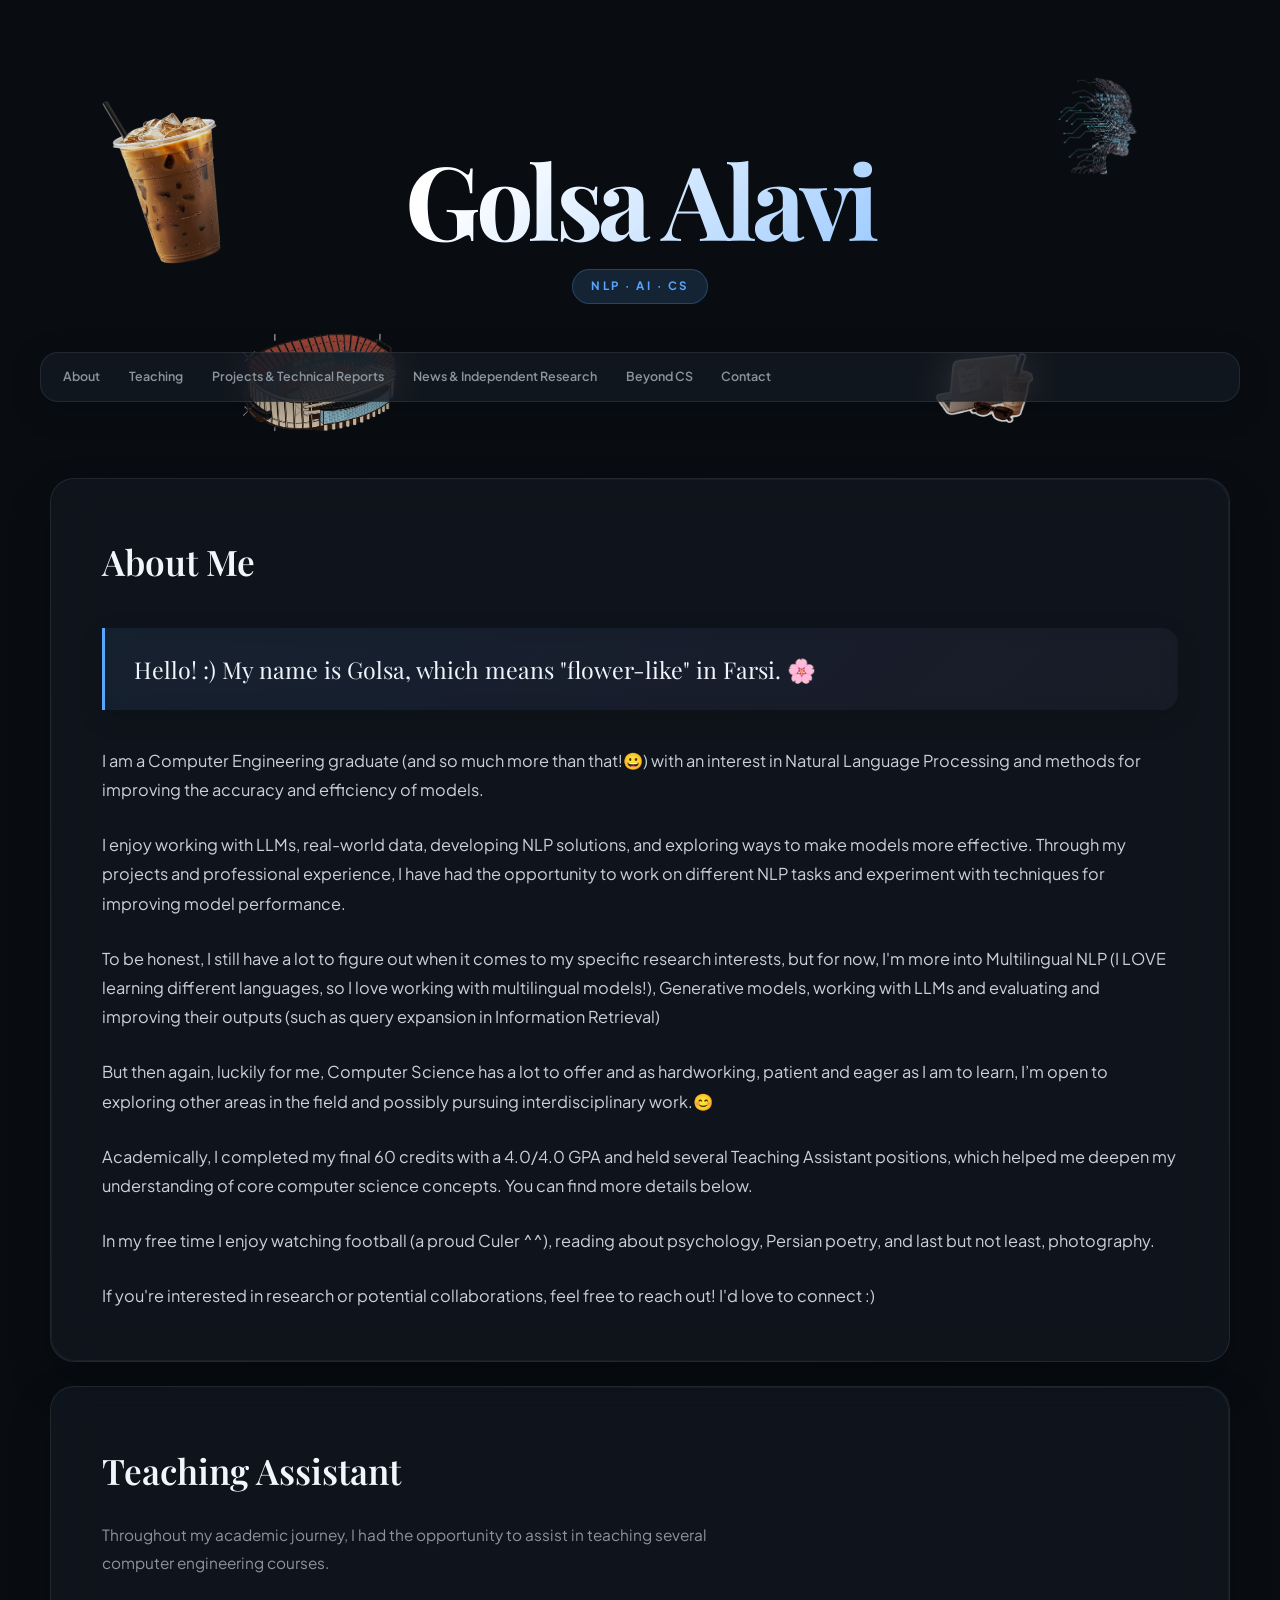
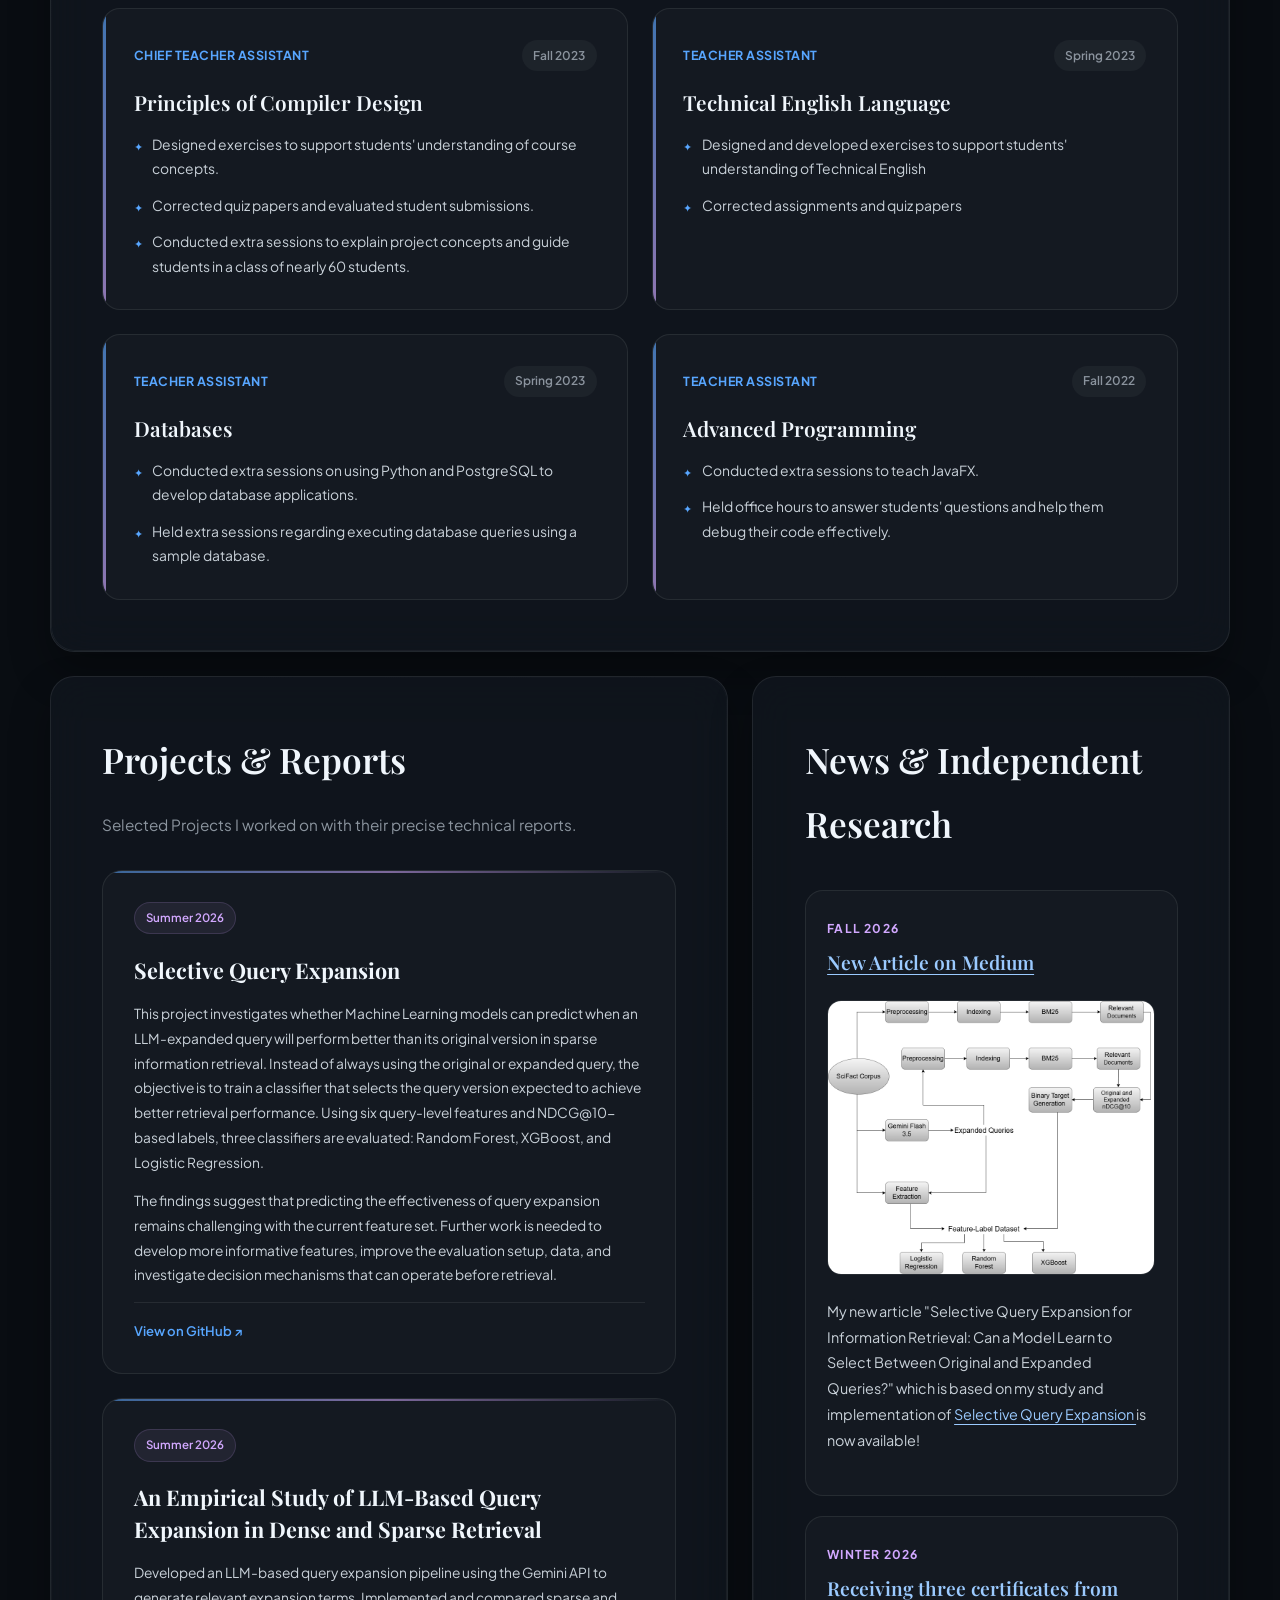
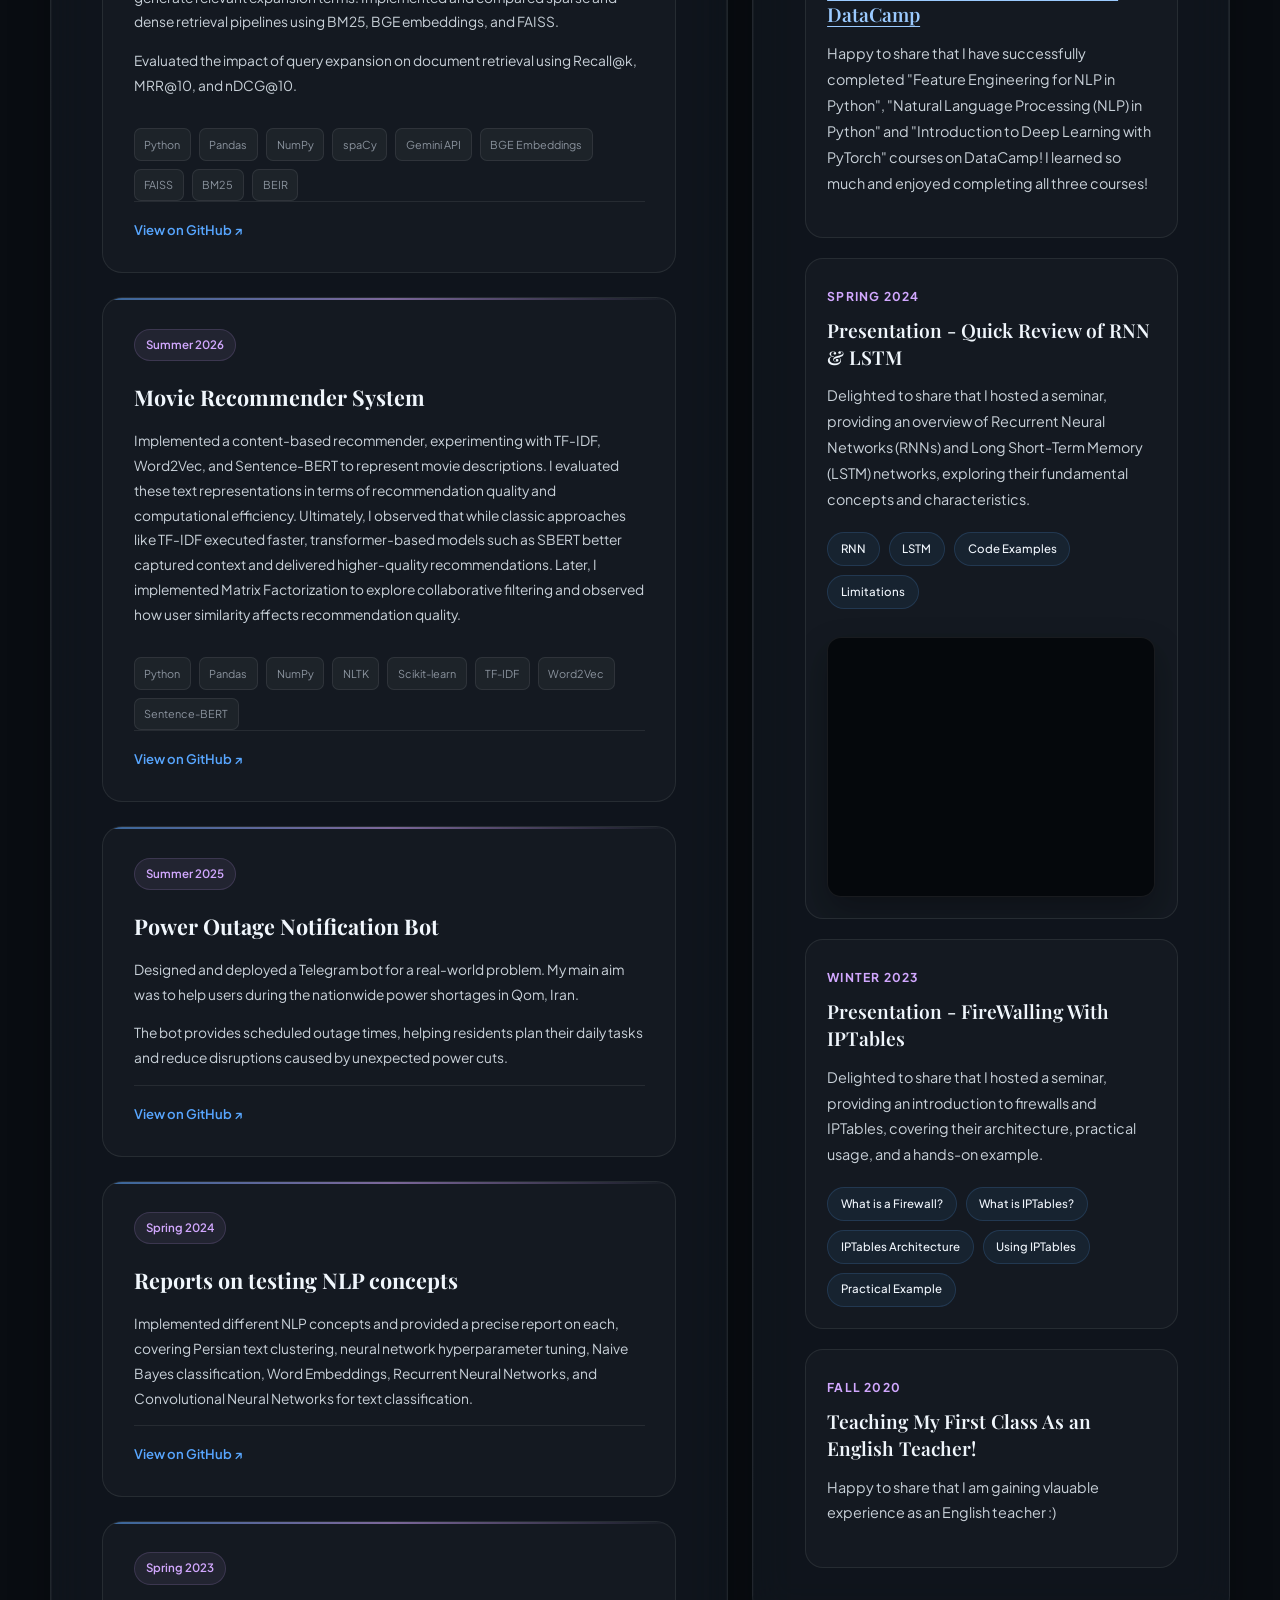
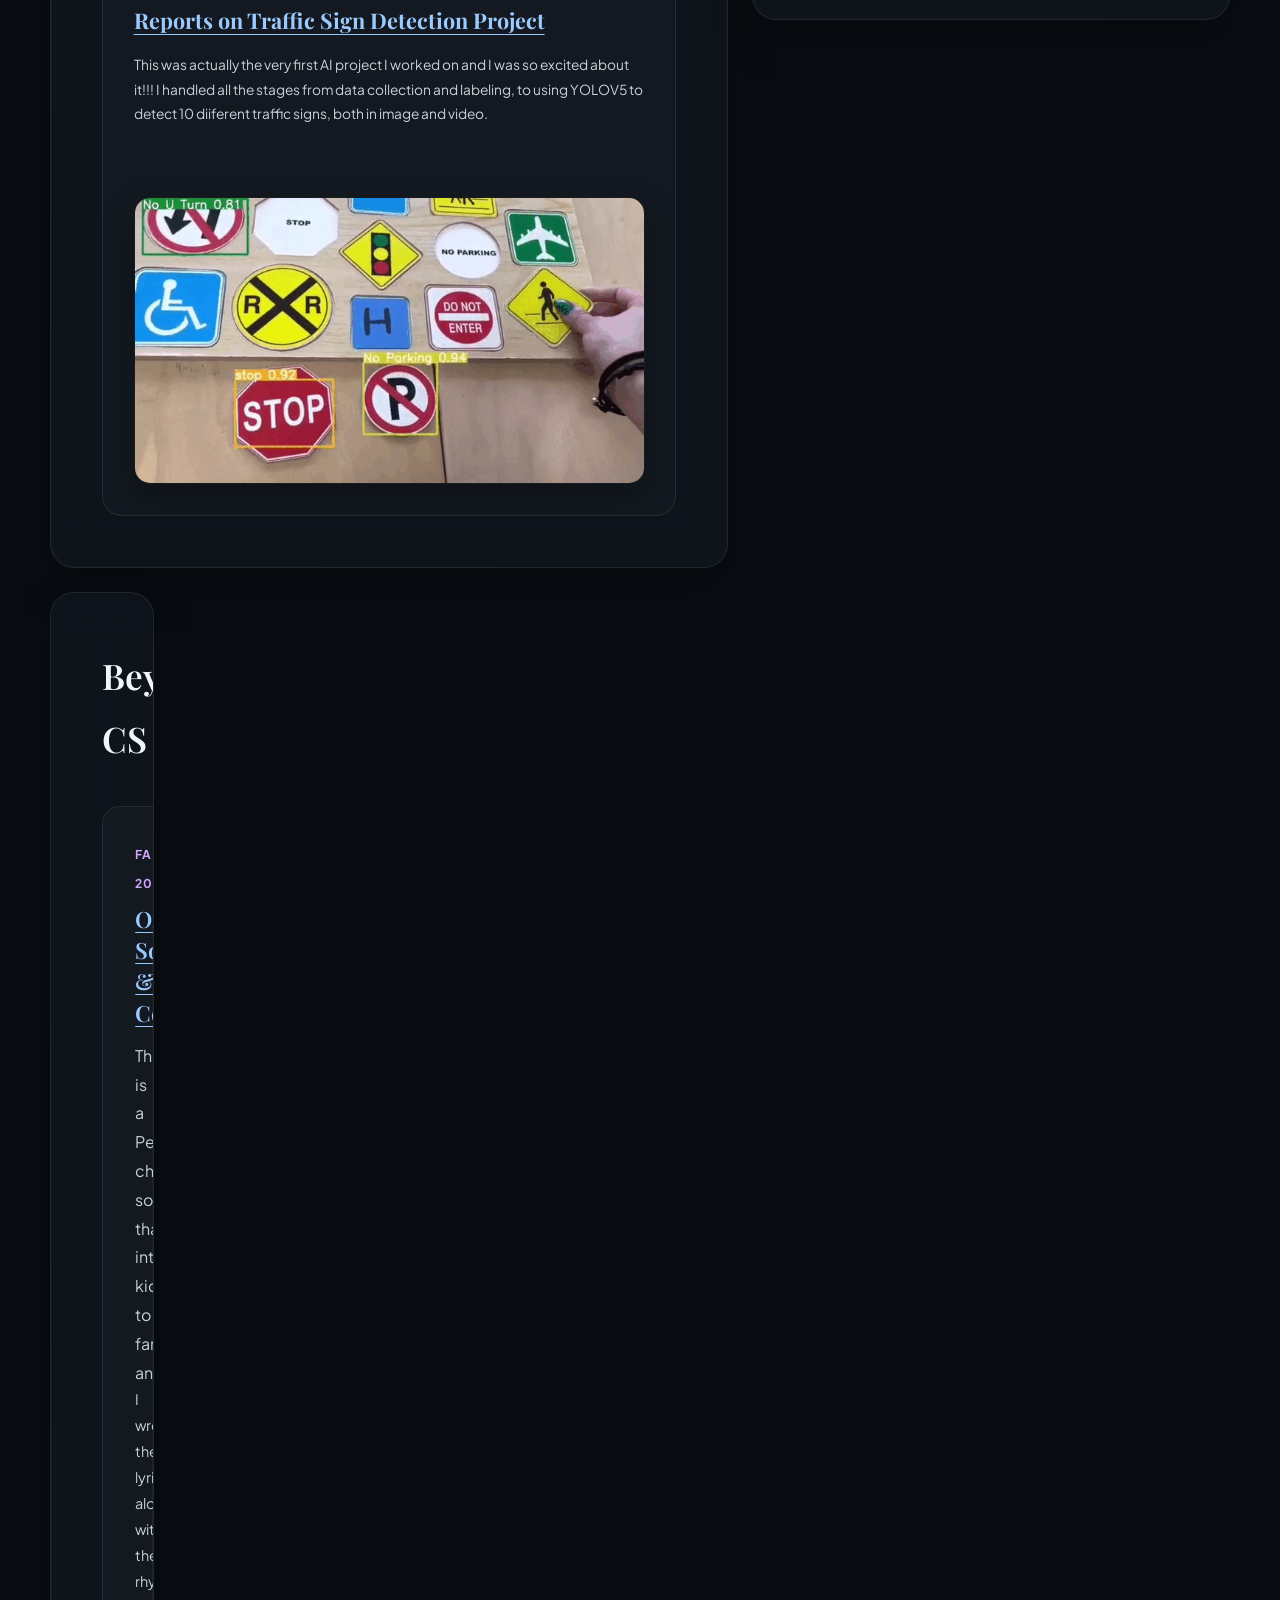
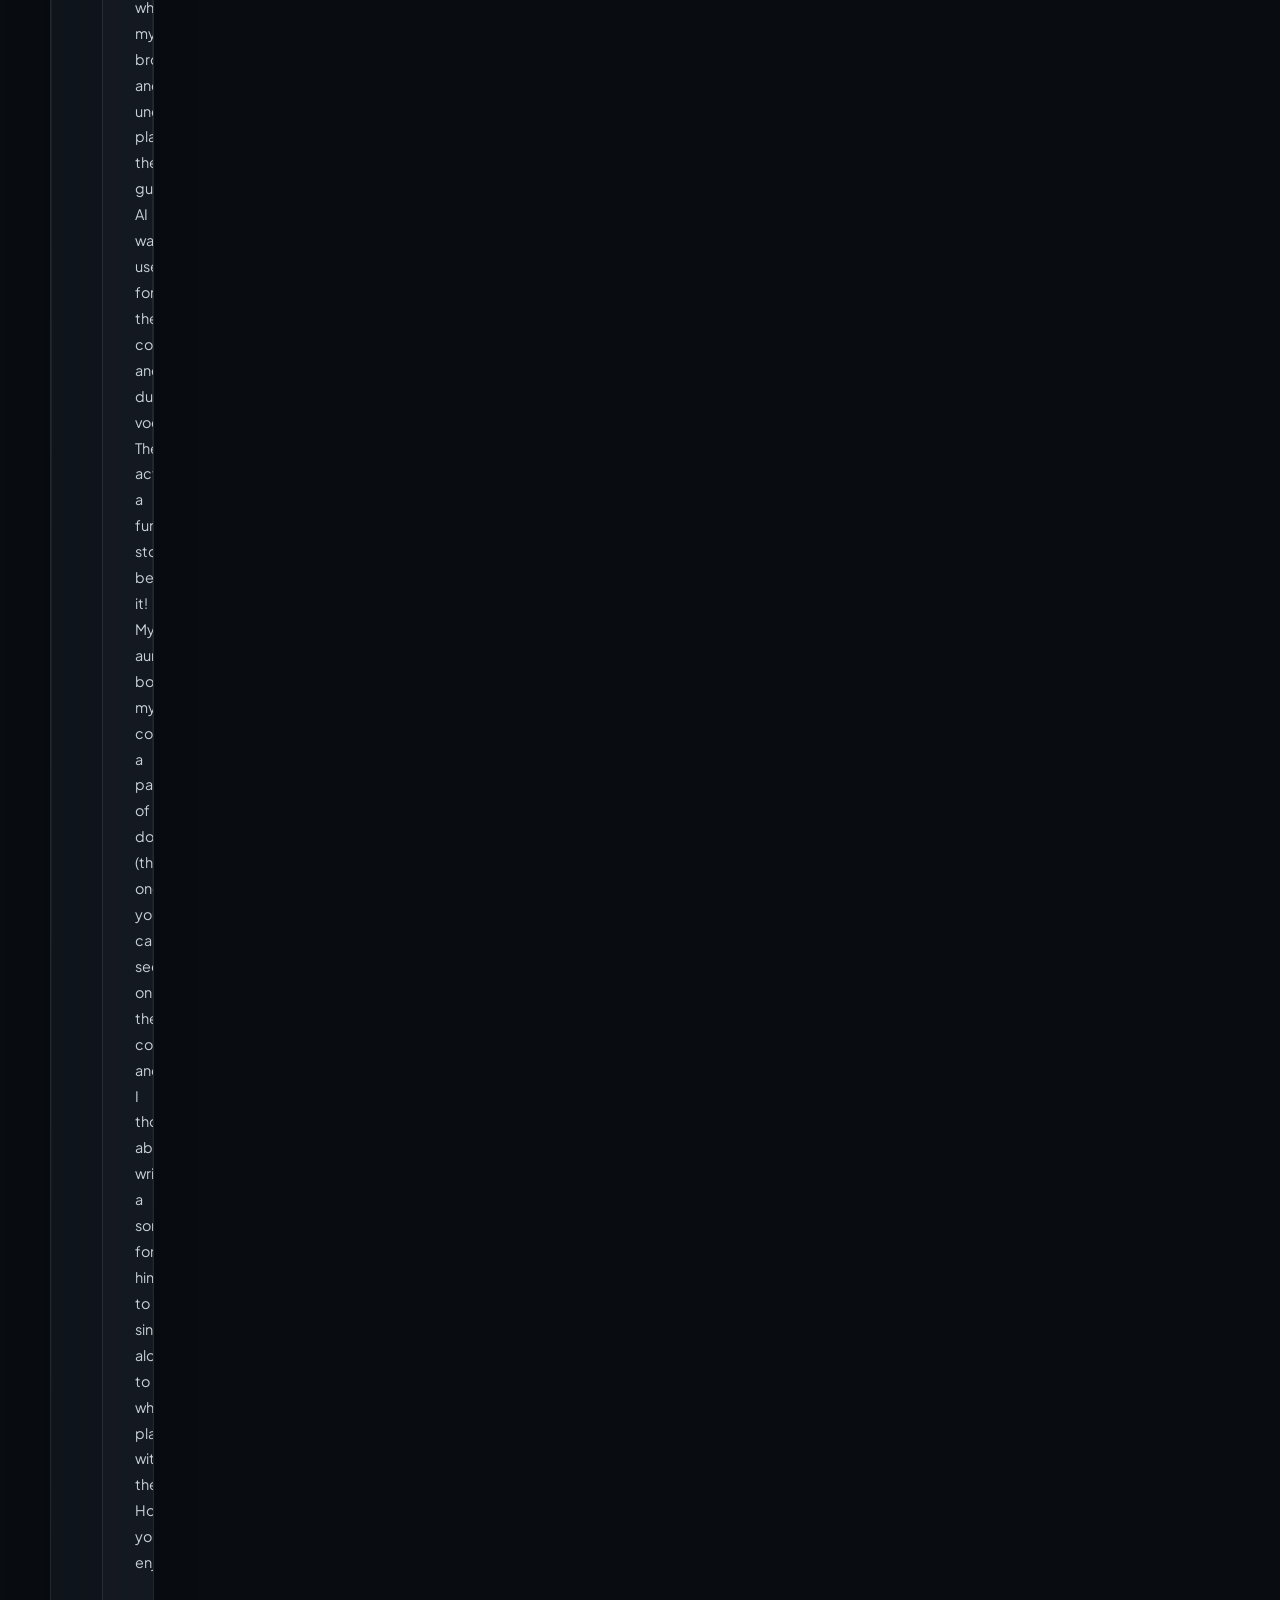
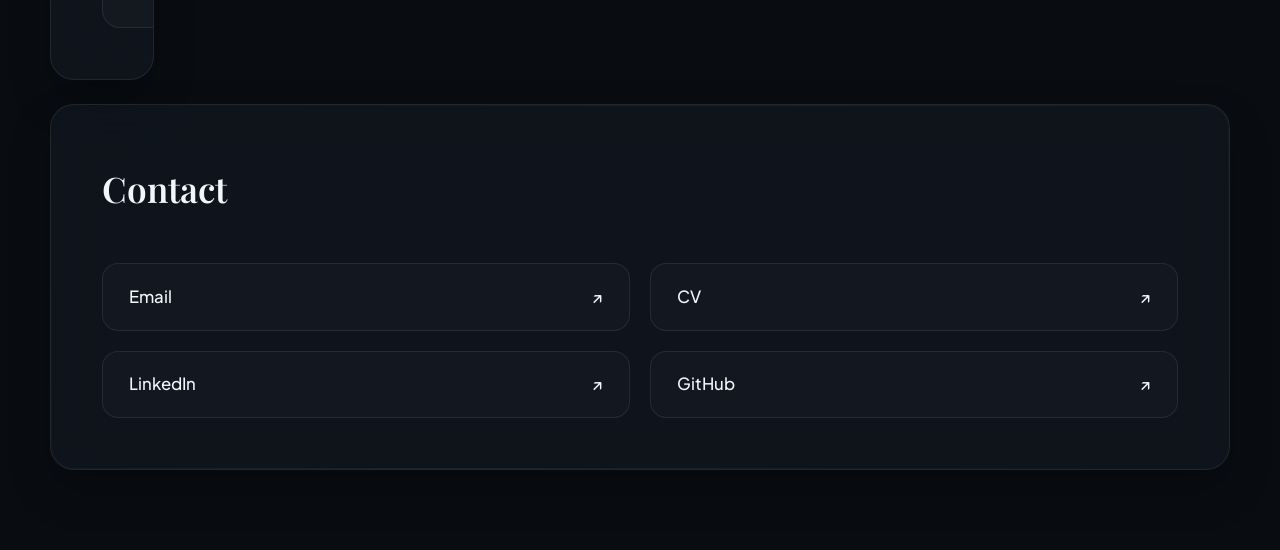
==== index.html @ f87ff018 "Update index.html" ====
<!DOCTYPE html>
<html lang="en">
<head>
  <meta charset="UTF-8">
  <meta name="viewport" content="width=device-width, initial-scale=1.0">

  <title>Golsa Alavi</title>

  <link rel="stylesheet" href="style.css">
</head>

<body class="portfolio-page">

  <header class="site-header">
     <!-- Decorative transparent images -->
    <div class="hero-decorations" aria-hidden="true">

      <img src="images/decoration1.png"
           class="hero-decoration decoration-1"
           alt="">

      <img src="images/decoration2.png"
           class="hero-decoration decoration-2"
           alt="">

      <img src="images/decoration3.png"
           class="hero-decoration decoration-3"
           alt="">

      <img src="images/decoration4.png"
           class="hero-decoration decoration-4"
           alt="">
    </div>

    <div class="hero container" id="home">
      <h1>Golsa Alavi</h1>
            <p class="hero-eyebrow">NLP · AI · CS</p>
    </div>
     <nav class="main-nav" aria-label="Main navigation">
      <div class="nav-inner">
        <div class="nav-links">
          <a href="#about">About</a>
          <a href="#teaching">Teaching</a>
          <a href="#projects">Projects & Technical Reports</a>
          <a href="#presentations">News & Independent Research</a>
          <a href="#presentations">Beyond CS</a>
          <a href="#contact">Contact</a>
        </div>
      </div>
    </nav>
  </header>

  <main class="container">

    <section id="about">
      <h2>About Me</h2>

      <p>
        Hello! :) My name is Golsa, which means
        "flower-like" in Farsi. 🌸
      </p>

      <p>
        I am a Computer Engineering graduate (and so much more than that!😀) with an
        interest in Natural Language Processing and
        methods for improving the accuracy and efficiency
        of models.
      </p>

      <p>
        I enjoy working with LLMs, real-world data, developing
        NLP solutions, and exploring ways to make models
        more effective. Through my projects and professional
        experience, I have had the opportunity to work on
        different NLP tasks and experiment with techniques
        for improving model performance.
      </p>

      <p>
        To be honest, I still have a lot to figure out when
        it comes to my specific research interests, but for now,
        I'm more into Multilingual NLP (I LOVE learning different languages, so I love working with multilingual models!), Generative models, working with LLMs and evaluating and improving
        their outputs (such as query expansion in Information
        Retrieval)
      </p>

      <p>
        But then again, luckily for me, Computer Science has
        a lot to offer and as hardworking, patient and eager as I am to learn, 
        I’m open to exploring other areas in the field and possibly pursuing interdisciplinary work.😊

      <p>
        Academically, I completed my final 60 credits with
        a 4.0/4.0 GPA and held several Teaching Assistant
        positions, which helped me deepen my understanding
        of core computer science concepts.
        You can find more details below.
      </p>

      <p>
        In my free time I enjoy watching football
        (a proud Culer ^^), reading about psychology,
        Persian poetry, and last but not least,
        photography.
      </p>

      <p>
        If you're interested in research or potential
        collaborations, feel free to reach out!
        I'd love to connect :)
      </p>
    </section>

    <!-- Teaching Assistant -->

    <section id="teaching">
      <h2>Teaching Assistant</h2>

      <p class="section-intro">
        Throughout my academic journey, I had the opportunity
        to assist in teaching several computer engineering courses.
      </p>

      <div class="experience-grid">

        <article class="experience-card">
          <div class="card-top">
            <span class="experience-role">Chief Teacher Assistant</span>
            <span class="experience-date">Fall 2023</span>
          </div>

          <h3>Principles of Compiler Design</h3>

          <ul>
            <li>Designed exercises to support students' understanding of course concepts.</li>
            <li>Corrected quiz papers and evaluated student submissions.</li>
            <li>Conducted extra sessions to explain project concepts and guide students in a class of nearly 60 students.</li>
          </ul>
        </article>

        <article class="experience-card">
          <div class="card-top">
            <span class="experience-role">Teacher Assistant</span>
            <span class="experience-date">Spring 2023</span>
          </div>

          <h3>Technical English Language</h3>
                    <ul>

          <li>Designed and developed exercises to support students' understanding of Technical English</li>
            <li> Corrected assignments and quiz papers</li>
          </ul>
        </article>

        <article class="experience-card">
          <div class="card-top">
            <span class="experience-role">Teacher Assistant</span>
            <span class="experience-date">Spring 2023</span>
          </div>

          <h3>Databases</h3>

          <ul>
            <li>Conducted extra sessions on using Python and PostgreSQL to develop database applications.</li>
            <li>Held extra sessions regarding executing database queries using a sample database.</li>
          </ul>
        </article>

        <article class="experience-card">
          <div class="card-top">
            <span class="experience-role">Teacher Assistant</span>
            <span class="experience-date">Fall 2022</span>
          </div>

          <h3>Advanced Programming</h3>

          <ul>
            <li>Conducted extra sessions to teach JavaFX.</li>
            <li>Held office hours to answer students' questions and help them debug their code effectively.</li>
          </ul>
        </article>

      </div>
    </section>

    
<!-- Projects -->

<section id="projects">

  <h2>Projects & Reports</h2>

  <p class="section-intro">
    Selected Projects I worked on with their precise technical reports.
  </p>

  <div class="projects-grid">

    <!-- Project 1 -->

      <article class="project-card">

      <div class="project-top">
        <span class="project-season">Summer 2026</span>
      </div>

      <h3>Selective Query Expansion</h3>

      <p class="project-description">
       This project investigates whether Machine Learning models can predict when an LLM-expanded query will perform better than its original version in sparse information retrieval.
        Instead of always using the original or expanded query, the objective is to train a classifier that selects the query version expected to achieve better retrieval performance.
        Using six query-level features and NDCG@10-based labels, three classifiers are evaluated: Random Forest, XGBoost, and Logistic Regression.
      </p>

      <p class="project-description">
        The findings suggest that predicting the effectiveness of query expansion remains challenging with the current feature set. Further work is needed to develop more informative features, 
        improve the evaluation setup, data, and investigate decision mechanisms that can operate before retrieval.
      </p>

  <div class="project-links">
        <a
          href="https://github.com/GolsaCodes/selective-query-expansion"
          target="_blank"
          rel="noopener noreferrer"
          class="github-link"
        >
          View on GitHub <span>↗</span>
        </a>
      </div>
    </article>
    <!-- Project 2 -->
    <article class="project-card">

      <div class="project-top">
        <span class="project-season">Summer 2026</span>
      </div>

      <h3>An Empirical Study of LLM-Based Query Expansion in Dense and Sparse Retrieval</h3>

      <p class="project-description">
        Developed an LLM-based query expansion pipeline
        using the Gemini API to generate relevant expansion
        terms. Implemented and compared sparse and dense
        retrieval pipelines using BM25, BGE embeddings,
        and FAISS.
      </p>

      <p class="project-description">
        Evaluated the impact of query expansion on document
        retrieval using Recall@k, MRR@10, and nDCG@10.
      </p>

      <div class="project-tech">
        <span>Python</span>
        <span>Pandas</span>
        <span>NumPy</span>
        <span>spaCy</span>
        <span>Gemini API</span>
        <span>BGE Embeddings</span>
        <span>FAISS</span>
        <span>BM25</span>
        <span>BEIR</span>
      </div>
  <div class="project-links">
        <a
          href="https://github.com/GolsaCodes/llm-query-expansion-retrieval"
          target="_blank"
          rel="noopener noreferrer"
          class="github-link"
        >
          View on GitHub <span>↗</span>
        </a>
      </div>
    </article>


    <!-- Project 2 -->

    <article class="project-card">

      <div class="project-top">
        <span class="project-season">Summer 2026</span>
      </div>

      <h3>Movie Recommender System</h3>

      <p class="project-description">
       Implemented a content-based recommender, 
experimenting with TF-IDF, Word2Vec, and Sentence-BERT to represent movie descriptions. I evaluated these text 
representations in terms of recommendation quality and computational efficiency. Ultimately, I observed that 
while classic approaches like TF-IDF executed faster, transformer-based models such as SBERT better captured 
context and delivered higher-quality recommendations. Later, I implemented Matrix Factorization to explore 
collaborative filtering and observed how user similarity affects recommendation quality.
      </p>

      <div class="project-tech">
        <span>Python</span>
        <span>Pandas</span>
        <span>NumPy</span>
        <span>NLTK</span>
        <span>Scikit-learn</span>
        <span>TF-IDF</span>
        <span>Word2Vec</span>
        <span>Sentence-BERT</span>
      </div>

      <div class="project-links">
        <a
          href="https://github.com/GolsaCodes/Movie-Recommender-Public-"
          target="_blank"
          rel="noopener noreferrer"
          class="github-link"
        >
          View on GitHub <span>↗</span>
        </a>
      </div>

    </article>
    <!-- Project 3 -->

    <article class="project-card">

      <div class="project-top">
        <span class="project-season">Summer 2025</span>
      </div>

      <h3>Power Outage Notification Bot</h3>

      <p class="project-description">
        Designed and deployed a Telegram bot for a real-world problem.
            My main aim was to help users during the nationwide power shortages
        in Qom, Iran.
      </p>

      <p class="project-description">
        The bot provides scheduled outage times, helping
        residents plan their daily tasks and reduce
        disruptions caused by unexpected power cuts.
      </p>

      <div class="project-links">
        <a
          href="https://github.com/GolsaCodes/PowerCut-Notifier-Bot"
          target="_blank"
          rel="noopener noreferrer"
          class="github-link"
        >
          View on GitHub <span>↗</span>
        </a>
      </div>

    </article>
      <!--project 4 -->
    <article class="project-card">

      <div class="project-top">
        <span class="project-season">Spring 2024</span>
      </div>

      <h3>Reports on testing NLP concepts</h3>

      <p class="project-description">
       Implemented different NLP concepts and provided a precise report on each, covering
        Persian text clustering, neural network hyperparameter tuning, Naive Bayes classification, Word Embeddings,
        Recurrent Neural Networks, and Convolutional Neural Networks for text classification. 
      </p>
      <div class="project-links">
        <a
          href="https://github.com/GolsaCodes/NLP-Course-Assignments.git"
          target="_blank"
          rel="noopener noreferrer"
          class="github-link"
        >
          View on GitHub <span>↗</span>
        </a>
      </div>

    </article>

    <article class="project-card">

      <div class="project-top">
        <span class="project-season">Spring 2023</span>
      </div>

      <h3>
      
        <a href="https://drive.google.com/file/d/1tVXeURmhgzZhVJybCIDBLF-jbdo5XCjY/view?usp=sharing" target="_blank" rel="noopener noreferrer">
        Reports on Traffic Sign Detection Project
        </a>
      </h3>

      <p class="project-description">
      This was actually the very first AI project I worked on and I was so excited about it!!! 
        I handled all the stages from data collection and labeling, to using YOLOV5 to detect 10 diiferent traffic signs, both in image and video.
        <div class="presentation-video">

  <div class="video-label">
    <span class="video-indicator"></span>
  </div>

<div class="presentation-video">
  <div class="video-wrapper gif-wrapper">
    <img src="./images/yolo-example.gif" alt="Yolo Project">
  </div>
</div>

</div>
       </article>
      </div>

</section>

    <!-- News -->

    <section id="presentations">
      <h2>News & Independent Research</h2>

      <div class="presentation-grid">

        <article class="presentation-card">

  <div class="presentation-content">
    <span class="presentation-date">Fall 2026</span>

    <h3>
      <a href="https://medium.com/@golsaa2002/selective-query-expansion-for-information-retrieval-learning-to-select-between-original-and-b7bb1afacf76?postPublishedType=repub"
         target="_blank" rel="noopener noreferrer">
        New Article on Medium
      </a>
    </h3>

    <!-- Article Image -->
    <div class="presentation-image">
      <img src="images/my-article.jpg" alt="Selective Query Expansion article">
    </div>

    <p class="presentation-description">
      My new article "Selective Query Expansion for Information Retrieval:
      Can a Model Learn to Select Between Original and Expanded Queries?"
      which is based on my study and implementation of
      <a href="https://github.com/GolsaCodes/selective-query-expansion"
         target="_blank" rel="noopener noreferrer">
        Selective Query Expansion
      </a>
      is now available!
    </p>
  </div>

</article>

         <article class="presentation-card">
    

          <div class="presentation-content">
            <span class="presentation-date">Winter 2026</span>

 <h3>
        <a href="https://drive.google.com/drive/folders/1wXNHHC2rBe5Fni8OXHlbH21T99jkRwHc?usp=sharing" target="_blank" rel="noopener noreferrer">
            Receiving three certificates from DataCamp
        </a>
    </h3>
            <p class="presentation-description">
              Happy to share that I have successfully completed "Feature Engineering for NLP in Python", "Natural Language Processing (NLP) in
Python" and "Introduction to Deep Learning with PyTorch" courses on DataCamp! I learned so much and enjoyed completing all three courses!
            </p>
          </div>
           
        </article>

        <article class="presentation-card">
   

          <div class="presentation-content">
            <span class="presentation-date">Spring 2024</span>

            <h3>Presentation - Quick Review of RNN &amp; LSTM</h3>

            <p class="presentation-description">
              Delighted to share that I hosted a seminar, providing an overview of Recurrent Neural Networks (RNNs)
              and Long Short-Term Memory (LSTM) networks,
              exploring their fundamental concepts and
              characteristics.
            </p>

            <div class="topic-list">
              <span>RNN</span>
              <span>LSTM</span>
              <span>Code Examples</span>
              <span>Limitations</span>
            </div>
            
<div class="presentation-video">

  <div class="video-label">
    <span class="video-indicator"></span>
  </div>

<div class="presentation-video">
  <div class="video-wrapper drive-wrapper">
    <iframe
      src="https://drive.google.com/file/d/1Gz59Yp9tbv0j4-HM44IfHrqOCIdjtV0U/preview"
      title="Quick Review of RNN and LSTM"
      allow="autoplay; fullscreen"
      allowfullscreen
      loading="lazy">
    </iframe>
  </div>
</div>

</div>

          </div>
        </article>

        <article class="presentation-card">
    

          <div class="presentation-content">
            <span class="presentation-date">Winter 2023</span>

            <h3>Presentation - FireWalling With IPTables</h3>

            <p class="presentation-description">
                            Delighted to share that I hosted a seminar, providing an introduction to firewalls and IPTables,
              covering their architecture, practical usage,
              and a hands-on example.
            </p>

            <div class="topic-list">
              <span>What is a Firewall?</span>
              <span>What is IPTables?</span>
              <span>IPTables Architecture</span>
              <span>Using IPTables</span>
              <span>Practical Example</span>
            </div>
          </div>
        </article>

          <article class="presentation-card">
    

          <div class="presentation-content">
            <span class="presentation-date">Fall 2020</span>

            <h3>Teaching My First Class As an English Teacher!</h3>

            <p class="presentation-description">
              Happy to share that I am gaining vlauable experience as an English teacher :)
            </p>
          </div>
        </article>

      </div>
    </section>
    
 <section id="Beyond CS">
      <h2>Beyond CS</h2>

      <div class="presentation-grid">

        <article class="presentation-card">

  <div class="presentation-content">
    <span class="presentation-date">Fall 2026</span>

    <h3>
      <a href="https://soundcloud.com/golsa-367698442/barsams-farm?c=1&p=a&si=39ee426f55b94bf999c708e1421b6012"
         target="_blank" rel="noopener noreferrer">
       Original Songwriting & Composition!
      </a>
    </h3>
     This is a Persian children's song that introduces kids to farm animals!
    <p class="presentation-description">
I wrote the lyrics along with the rhythm, while my brother and uncle played the guitar. AI was used for the composition and duet vocals.
There's actually a funny story behind it! My aunt bought my cousin a pack of dolls (the ones you can see on the cover), and I thought about writing a song for him to sing along to while playing with them.
Hope you enjoy!
    </p>
  </div>

</article></div></section>
    
    <section id="contact">
      <h2>Contact</h2>

      <div class="contact-grid">
        <p>
          <a href="mailto:golsaalavi2002@gmail.com">
            Email <span class="arrow">↗</span>
          </a>
        </p>

        <p>
          <a
            href="CV_URL"
            target="_blank"
            rel="noopener noreferrer"
          >
            CV <span class="arrow">↗</span>
          </a>
        </p>

        <p>
          <a
            href="https://linkedin.com/in/golsa-alavi"
            target="_blank"
            rel="noopener noreferrer"
          >
            LinkedIn <span class="arrow">↗</span>
          </a>
        </p>

        <p>
          <a
            href="https://github.com/GolsaCodes"
            target="_blank"
            rel="noopener noreferrer"
          >
            GitHub <span class="arrow">↗</span>
          </a>
        </p>
      </div>
    </section>

  </main>

</body>
</html>
---- style.css ----
@import url('https://fonts.googleapis.com/css2?family=Plus+Jakarta+Sans:wght@300;400;500;600;700&family=Playfair+Display:ital,wght@0,600;0,700;1,400&display=swap');

:root {
  --bg: #090d12;
  --surface: #131922;
  --surface-glass: rgba(19, 25, 34, 0.65);
  --border: rgba(255, 255, 255, 0.08);
  --text: #c9d1d9;
  --text-bright: #f0f6fc;
  --muted: #8b949e;
  --accent: #58a6ff;
  --accent-glow: rgba(88, 166, 255, 0.15);
  --rose: #ff7b72;
  --purple: #d2a8ff;
  --font-sans: 'Plus Jakarta Sans', serif;
  --font-serif: 'Playfair Display', serif;
}

.presentation-card h3 a,
.presentation-card p a {
  color: #9bcaff !important;
  text-decoration: underline;
  text-decoration-color: #9bcaff;
  text-underline-offset: 4px;
  text-decoration-thickness: 1px;
  transition: color 0.3s ease;
}

.presentation-card h3 a:hover,
.presentation-card p a:hover {
  color: #b8ddff !important;
  text-decoration-color: #b8ddff;
}


* {
  margin: 0;
  padding: 0;
  box-sizing: border-box;
}

html {
  scroll-behavior: smooth;
}

body {
  background-color: var(--bg);
  color: var(--text);
  font-family: var(--font-sans);
  font-size: 1rem;
  line-height: 1.8;
  overflow-x: hidden;
  position: relative;
}

.blob {
  position: fixed;
  width: 550px;
  height: 550px;
  border-radius: 50%;
  filter: blur(140px);
  z-index: -1;
  opacity: 0.15;
  pointer-events: none;
  animation: floatBlob 18s ease-in-out infinite alternate;
}
.blob-1 { top: -150px; left: -150px; background: var(--accent); }
.blob-2 { bottom: -150px; right: -150px; background: var(--purple); animation-delay: -9s; }

@keyframes floatBlob {
  0% { transform: translate(0, 0) scale(1); }
  50% { transform: translate(60px, 40px) scale(1.1); }
  100% { transform: translate(-40px, 80px) scale(0.95); }
}

.container {
  width: min(100% - 4rem, 1180px);
  margin: 0 auto;
}

@keyframes fadeInUp {
  from {
    opacity: 0;
    transform: translateY(30px);
  }
  to {
    opacity: 1;
    transform: translateY(0);
  }
}

header.site-header {
  position: relative;
  padding: 1rem 0 5.5rem;
  text-align: center;
  animation: fadeInUp 0.9s cubic-bezier(0.16, 1, 0.3, 1) both;
}

.hero-decorations {
    position: absolute;
    inset: 0;
    width: 100%;
    height: 100%;
    z-index: 0;
    pointer-events: none;
    overflow: hidden;
}

.hero-decoration {
    position: absolute;
    height: auto;
    object-fit: contain;
    opacity: 0.9;
    pointer-events: none;
    animation: decorationFloat 6s ease-in-out infinite alternate;
}

/* Image 1: Upper left */
.decoration-1 {
    top: 85px;
    left: 9%;
    width: clamp(75px, 9vw, 125px);
    transform: rotate(-12deg);
}

.decoration-2 {
    top: 65px;
    right: 9%;
    width: clamp(85px, 10vw, 140px);
    animation-delay: -2s;
}
.decoration-3 {
    top: 280px;
    left: 19%;
    width: clamp(100px, 12vw, 180px);
    animation-delay: -4s;
}

.decoration-4 {
    top: 340px;
    right: 19%;
    width: clamp(75px, 8vw, 115px);
    animation-delay: -1s;
}

@keyframes decorationFloat {
    from {
        translate: 0 0;
    }
    to {
        translate: 0 -12px;
    }
}

.hero,
.main-nav {
    position: relative;
    z-index: 1;
}

.hero {
  padding-top: clamp(5rem, 10vw, 8rem);
  padding-bottom: 1rem;
  text-align: center;
}

.hero-eyebrow {
  display: inline-block;
  margin-bottom: 1.2rem;
  padding: 0.4rem 1.1rem;
  color: var(--accent);
  background: var(--accent-glow);
  border: 1px solid rgba(88, 166, 255, 0.25);
  border-radius: 999px;
  font-size: 0.72rem;
  font-weight: 700;
  letter-spacing: 0.22em;
}

.hero h1 {
  margin: 0 0 0.9rem;
  color: var(--text-bright);
  font-family: var(--font-serif);
  font-size: clamp(3.4rem, 9vw, 6.4rem);
  font-weight: 700;
  line-height: 1.08;
  letter-spacing: -0.045em;
  background: linear-gradient(135deg, #ffffff 35%, var(--accent) 100%);
  -webkit-background-clip: text;
  background-clip: text;
  -webkit-text-fill-color: transparent;
}

.hero-subtitle {
  margin: 0 auto 1.8rem;
  max-width: 620px;
  color: var(--muted);
  font-size: clamp(0.95rem, 2vw, 1.1rem);
}

.hero-link {
  display: inline-flex;
  align-items: center;
  gap: 0.65rem;
  padding: 0.7rem 1.15rem;
  color: var(--text-bright);
  border: 1px solid var(--border);
  border-radius: 999px;
  text-decoration: none;
  font-size: 0.82rem;
  font-weight: 600;
  transition: transform 0.25s ease, border-color 0.25s ease, color 0.25s ease;
}

.hero-link:hover {
  color: var(--accent);
  border-color: var(--accent);
  transform: translateY(-3px);
}

.hero-link span {
  color: var(--accent);
}



main.container {
  display: flex;
  flex-direction: column;
  gap: 3rem;
  padding-bottom: 6rem;
}

section {
  background: var(--surface-glass);
  backdrop-filter: blur(20px);
  -webkit-backdrop-filter: blur(20px);
  border: 1px solid var(--border);
  border-radius: 24px;
  padding: clamp(2rem, 4vw, 3.25rem);
  box-shadow: 0 20px 40px rgba(0, 0, 0, 0.3);
  position: relative;
  overflow: hidden;
  animation: fadeInUp 0.9s cubic-bezier(0.16, 1, 0.3, 1) both;
}

#about { animation-delay: 0.15s; }
#contact { animation-delay: 0.3s; }

section::before {
  content: '';
  position: absolute;
  inset: 0;
  border-radius: 24px;
  padding: 1px;
  background: linear-gradient(135deg, transparent, rgba(255, 255, 255, 0.12), transparent);
  -webkit-mask: linear-gradient(#fff 0 0) content-box, linear-gradient(#fff 0 0);
  -webkit-mask-composite: xor;
  mask-composite: exclude;
  pointer-events: none;
  transition: opacity 0.5s ease;
  opacity: 0.5;
}

section:hover::before {
  opacity: 1;
  background: linear-gradient(135deg, var(--accent), transparent 60%, var(--purple));
}

h2 {
  font-family: var(--font-serif);
  font-size: 2.2rem;
  color: var(--text-bright);
  margin-bottom: 2.2rem;
  position: relative;
  display: inline-block;
  font-weight: 600;
}

#about p {
  margin-bottom: 1.6rem;
  color: var(--text);
  font-size: 1.02rem;
  position: relative;
  transition: transform 0.3s ease, color 0.3s ease;
}

#about p:hover {
  color: var(--text-bright);
  transform: translateX(4px);
}

#about p:first-of-type {
  font-family: var(--font-serif);
  font-size: 1.45rem;
  line-height: 1.6;
  color: var(--text-bright);
  background: linear-gradient(135deg, rgba(88, 166, 255, 0.08) 0%, rgba(210, 168, 255, 0.04) 100%);
  padding: 1.4rem 1.8rem;
  border-left: 3px solid var(--accent);
  border-radius: 0 16px 16px 0;
  margin-bottom: 2.2rem;
  backdrop-filter: blur(10px);
  box-shadow: 0 8px 24px rgba(0, 0, 0, 0.15);
}

#about p:first-of-type:hover {
  transform: translateX(6px);
  border-left-color: var(--purple);
}

#about p:last-child {
  margin-bottom: 0;
}

#contact p {
  margin: 0;
}

.contact-grid {
  display: grid;
  grid-template-columns: repeat(2, 1fr);
  gap: 1.25rem;
  margin-top: 0.5rem;
}

#contact a {
  display: flex;
  align-items: center;
  justify-content: space-between;
  background: rgba(255, 255, 255, 0.02);
  border: 1px solid var(--border);
  padding: 1.1rem 1.6rem;
  border-radius: 16px;
  color: var(--text-bright);
  font-weight: 500;
  font-size: 1.05rem;
  text-decoration: none;
  position: relative;
  overflow: hidden;
  transition: all 0.35s cubic-bezier(0.16, 1, 0.3, 1);
}

#contact a::before {
  content: '';
  position: absolute;
  inset: 0;
  background: linear-gradient(135deg, var(--accent-glow), transparent);
  opacity: 0;
  transition: opacity 0.35s ease;
}

#contact a:hover {
  background: rgba(88, 166, 255, 0.06);
  border-color: var(--accent);
  color: var(--accent);
  transform: translateY(-4px);
  box-shadow: 0 12px 28px rgba(0, 0, 0, 0.3), 0 0 20px rgba(88, 166, 255, 0.15);
}

#contact a:hover::before {
  opacity: 1;
}

#contact a .arrow {
  display: inline-block;
  transition: transform 0.3s cubic-bezier(0.16, 1, 0.3, 1);
}

#contact a:hover .arrow {
  transform: translate(3px, -3px);
}

footer {
  text-align: center;
  padding: 3rem 0;
  border-top: 1px solid var(--border);
  color: var(--muted);
  font-size: 0.85rem;
  letter-spacing: 0.02em;
}

@media (max-width: 640px) {
  .contact-grid {
    grid-template-columns: 1fr;
  }
}

@media (prefers-reduced-motion: reduce) {
  html {
    scroll-behavior: auto;
  }
  .blob {
    animation: none;
  }
  *, *::before, *::after {
    animation: none !important;
    transition-duration: 0.01ms !important;
  }
}

/* =========================================
   TEACHING ASSISTANT SECTION
========================================= */

#teaching .section-intro,
#presentations .section-intro {
  color: var(--muted);
  font-size: 0.96rem;
  margin-top: -1rem;
  margin-bottom: 2rem;
  max-width: 650px;
}

.experience-grid {
  display: grid;
  grid-template-columns: repeat(2, minmax(0, 1fr));
  gap: 1.25rem;
}

.experience-card {
  background: rgba(255, 255, 255, 0.025);
  border: 1px solid var(--border);
  border-radius: 18px;
  padding: 1.6rem;
  position: relative;
  overflow: hidden;
  transition:
    transform 0.35s ease,
    border-color 0.35s ease,
    background 0.35s ease,
    box-shadow 0.35s ease;
}

.experience-card::before {
  content: '';
  position: absolute;
  top: 0;
  left: 0;
  width: 3px;
  height: 100%;
  background: linear-gradient(
    180deg,
    var(--accent),
    var(--purple)
  );
  opacity: 0.65;
  transition: opacity 0.3s ease;
}

.experience-card:hover {
  transform: translateY(-6px);
  background: rgba(88, 166, 255, 0.045);
  border-color: rgba(88, 166, 255, 0.35);
  box-shadow: 0 14px 30px rgba(0, 0, 0, 0.2);
}

.experience-card:hover::before {
  opacity: 1;
}

.card-top {
  display: flex;
  justify-content: space-between;
  align-items: center;
  flex-wrap: wrap;
  gap: 0.6rem;
  margin-bottom: 1rem;
}

.experience-role {
  color: var(--accent);
  font-size: 0.78rem;
  font-weight: 700;
  letter-spacing: 0.04em;
  text-transform: uppercase;
}

.experience-date {
  color: var(--muted);
  font-size: 0.75rem;
  font-weight: 600;
  background: rgba(255, 255, 255, 0.045);
  padding: 0.3rem 0.7rem;
  border-radius: 30px;
  white-space: nowrap;
}

.experience-card h3 {
  color: var(--text-bright);
  font-family: var(--font-serif);
  font-size: 1.3rem;
  font-weight: 600;
  line-height: 1.45;
  margin-bottom: 1rem;
}

.experience-card ul {
  list-style: none;
  display: flex;
  flex-direction: column;
  gap: 0.75rem;
}

.experience-card li {
  color: var(--text);
  font-size: 0.87rem;
  line-height: 1.75;
  padding-left: 1.15rem;
  position: relative;
}

.experience-card li::before {
  content: '✦';
  color: var(--accent);
  font-size: 0.7rem;
  position: absolute;
  left: 0;
  top: 0.25rem;
}

.presentation-image {
  width: 100%;
  margin: 1.5rem 0;
  display: flex;
  justify-content: center;
}

.presentation-image img {
  width: 100%;
  max-width: 650px;
  height: auto;
  object-fit: cover;
  border-radius: 14px;
  border: 1px solid var(--border);
  transition: transform 0.3s ease;
}

.presentation-image img:hover {
  transform: scale(1.02);
}

/* =========================================
   PRESENTATIONS SECTION
========================================= */

.presentation-grid {
  display: grid;
  grid-template-columns: 1fr;
  gap: 1.25rem;
}

.presentation-card {
  display: flex;
  gap: 1.5rem;
  padding: 1.8rem;
  background: rgba(255, 255, 255, 0.025);
  border: 1px solid var(--border);
  border-radius: 18px;
  position: relative;
  overflow: hidden;
  transition:
    transform 0.35s ease,
    border-color 0.35s ease,
    background 0.35s ease,
    box-shadow 0.35s ease;
}

.presentation-card:hover {
  transform: translateY(-5px);
  background: rgba(210, 168, 255, 0.045);
  border-color: rgba(210, 168, 255, 0.35);
  box-shadow: 0 14px 30px rgba(0, 0, 0, 0.2);
}

.presentation-icon {
  width: 54px;
  height: 54px;
  min-width: 54px;
  border-radius: 15px;
  display: flex;
  align-items: center;
  justify-content: center;
  background: linear-gradient(
    135deg,
    rgba(88, 166, 255, 0.18),
    rgba(210, 168, 255, 0.12)
  );
  border: 1px solid rgba(88, 166, 255, 0.2);
  color: var(--accent);
  font-family: var(--font-serif);
  font-size: 1.2rem;
  font-weight: 700;
}

.presentation-content {
  flex: 1;
  min-width: 0;
}

.presentation-date {
  color: var(--purple);
  font-size: 0.76rem;
  font-weight: 700;
  letter-spacing: 0.1em;
  text-transform: uppercase;
}

.presentation-content h3 {
  color: var(--text-bright);
  font-family: var(--font-serif);
  font-size: 1.4rem;
  font-weight: 600;
  line-height: 1.4;
  margin: 0.45rem 0 0.8rem;
}

.presentation-description {
  color: var(--text);
  font-size: 0.9rem;
  line-height: 1.8;
  margin-bottom: 1.2rem;
}

.topic-list {
  display: flex;
  flex-wrap: wrap;
  gap: 0.55rem;
}

.topic-list span {
  display: inline-block;
  padding: 0.35rem 0.8rem;
  background: rgba(88, 166, 255, 0.07);
  border: 1px solid rgba(88, 166, 255, 0.16);
  border-radius: 30px;
  color: var(--text-bright);
  font-size: 0.72rem;
  font-weight: 500;
  transition:
    background 0.3s ease,
    border-color 0.3s ease,
    color 0.3s ease;
}

.topic-list span:hover {
  background: var(--accent-glow);
  border-color: var(--accent);
  color: var(--accent);
}


/* =========================================
   SECTION ANIMATIONS
========================================= */

#teaching {
  animation-delay: 0.25s;
}

#presentations {
  animation-delay: 0.35s;
}


/* =========================================
   RESPONSIVE DESIGN
========================================= */

@media (max-width: 640px) {

  .experience-grid {
    grid-template-columns: 1fr;
  }

  .presentation-card {
    padding: 1.3rem;
    gap: 1rem;
  }

  .presentation-icon {
    width: 44px;
    height: 44px;
    min-width: 44px;
    border-radius: 12px;
    font-size: 1rem;
  }

  .presentation-content h3 {
    font-size: 1.2rem;
  }

  .experience-card {
    padding: 1.4rem;
  }

}

@media (max-width: 380px) {

  .presentation-card {
    flex-direction: column;
  }

  .card-top {
    align-items: flex-start;
  }

}

/* =========================================
   NAVIGATION BAR
========================================= */

.main-nav {
  position: center;
  top: 12px;
  z-index: 1000;
  width: min(100% - 4rem, 1220px);
  margin: 0 auto;
  background: rgba(19, 25, 34, 0.82);
  backdrop-filter: blur(18px);
  -webkit-backdrop-filter: blur(18px);
  border: 1px solid var(--border);
  border-radius: 18px;
  box-shadow: 0 8px 30px rgba(0, 0, 0, 0.25);
}

.nav-inner {
  display: flex;
  align-items: center;
  justify-content: space-between;
  padding: 0.8rem 1.4rem;
  gap: 1rem;
}

.nav-logo {
  font-family: var(--font-serif);
  font-size: 1.5rem;
  font-weight: 700;
  color: var(--accent);
  text-decoration: none;
  transition: color 0.3s ease;
}

.nav-logo:hover {
  color: var(--purple);
}

.nav-links {
  display: flex;
  align-items: center;
  justify-content: center;
  gap: clamp(0.8rem, 2.5vw, 1.8rem);
}

.nav-links a {
  color: var(--muted);
  text-decoration: none;
  font-size: 0.78rem;
  font-weight: 600;
  transition: color 0.3s ease;
  white-space: nowrap;
}

.nav-links a:hover {
  color: var(--accent);
}


/* =========================================
   SIDE DECORATIONS
========================================= */

.side-decoration {
  position: fixed;
  top: 50%;
  transform: translateY(-50%);
  display: flex;
  flex-direction: column;
  align-items: center;
  gap: 1.2rem;
  z-index: 0;
  pointer-events: none;
  opacity: 0.55;
}

.side-left {
  left: 2.5rem;
}

.side-right {
  right: 2.5rem;
}

.side-line {
  width: 1px;
  height: 75px;
  background: linear-gradient(
    to bottom,
    transparent,
    var(--accent),
    transparent
  );
}

.side-text {
  writing-mode: vertical-rl;
  font-size: 0.62rem;
  font-weight: 700;
  letter-spacing: 0.25em;
  color: var(--muted);
}

.side-dot {
  width: 6px;
  height: 6px;
  border-radius: 50%;
  background: var(--accent);
  box-shadow: 0 0 12px var(--accent);
}


/* =========================================
   PROJECTS SECTION
========================================= */

.projects-grid {
  display: grid;
  grid-template-columns: repeat(2, minmax(0, 1fr));
  gap: 1.25rem;
}

.project-card {
  background: rgba(255, 255, 255, 0.025);
  border: 1px solid var(--border);
  border-radius: 20px;
  padding: 1.7rem;
  position: relative;
  overflow: hidden;
  display: flex;
  flex-direction: column;
  transition:
    transform 0.35s ease,
    border-color 0.35s ease,
    background 0.35s ease,
    box-shadow 0.35s ease;
}

.project-card::after {
  content: '';
  position: absolute;
  top: 0;
  left: 0;
  height: 2px;
  width: 100%;
  background: linear-gradient(
    90deg,
    var(--accent),
    var(--purple),
    transparent
  );
  opacity: 0.55;
  transition: opacity 0.35s ease;
}

.project-card:hover {
  transform: translateY(-7px);
  border-color: rgba(88, 166, 255, 0.35);
  background: rgba(88, 166, 255, 0.035);
  box-shadow: 0 18px 35px rgba(0, 0, 0, 0.25);
}

.project-card:hover::after {
  opacity: 1;
}

.project-top {
  display: flex;
  align-items: center;
  justify-content: space-between;
  flex-wrap: wrap;
  gap: 0.6rem;
  margin-bottom: 1.3rem;
}

.project-number {
  font-size: 0.7rem;
  font-weight: 700;
  letter-spacing: 0.13em;
  color: var(--accent);
}

.project-season {
  font-size: 0.72rem;
  font-weight: 600;
  color: var(--purple);
  background: rgba(210, 168, 255, 0.08);
  border: 1px solid rgba(210, 168, 255, 0.15);
  border-radius: 30px;
  padding: 0.3rem 0.7rem;
}

.project-card h3 {
  font-family: var(--font-serif);
  font-size: 1.35rem;
  line-height: 1.45;
  color: var(--text-bright);
  margin-bottom: 1rem;
}
.project-card h3 a {
  color: #9bcaff;
  text-decoration: underline;
  text-decoration-color: #9bcaff;
  text-underline-offset: 5px;
  text-decoration-thickness: 1px;
  transition: color 0.3s ease;
}

.project-card h3 a:hover {
  color: #b8ddff;
  text-decoration-color: #b8ddff;
}

.project-description {
  color: var(--text);
  font-size: 0.86rem;
  line-height: 1.8;
  margin-bottom: 0.85rem;
}

.project-tech {
  display: flex;
  flex-wrap: wrap;
  gap: 0.5rem;
  margin-top: auto;
  padding-top: 1rem;
}

.project-tech span {
  font-size: 0.68rem;
  color: var(--muted);
  background: rgba(255, 255, 255, 0.045);
  border: 1px solid var(--border);
  border-radius: 7px;
  padding: 0.35rem 0.6rem;
  transition: all 0.3s ease;
}

.project-tech span:hover {
  color: var(--accent);
  border-color: rgba(88, 166, 255, 0.35);
  background: var(--accent-glow);
}

.project-links {
  display: flex;
  align-items: center;
  justify-content: space-between;
  margin-top: 1.5rem;
  padding-top: 1rem;
  border-top: 1px solid var(--border);
}

.github-link {
  color: var(--accent);
  text-decoration: none;
  font-size: 0.82rem;
  font-weight: 600;
  transition: color 0.3s ease;
}

.github-link span {
  display: inline-block;
  transition: transform 0.3s ease;
}

.github-link:hover {
  color: var(--purple);
}

.github-link:hover span {
  transform: translate(3px, -3px);
}

.project-status {
  display: flex;
  align-items: center;
  gap: 0.5rem;
  font-size: 0.72rem;
  color: var(--muted);
}

.status-dot {
  width: 6px;
  height: 6px;
  border-radius: 50%;
  background: var(--accent);
}


/* =========================================
   PRESENTATION VIDEO
========================================= */
.presentation-video {
  margin-top: 1.5rem;
  width: 100%;
}

.video-wrapper {
  width: 100%;
  max-width: 100%;
  overflow: hidden;
  border-radius: 14px;
  border: 1px solid var(--border);
  background: #05080c;
  box-sizing: border-box;
}

/* GIF */
.gif-wrapper img {
  display: block;
  width: 100%;
  height: auto;
}

/* Google Drive */
.drive-wrapper {
  position: relative;
  aspect-ratio: 16 / 9;
}

.drive-wrapper iframe {
  position: absolute;
  top: 0;
  left: 0;
  width: 100%;
  height: 100%;
  border: 0;
}

@media (max-width: 768px) {
  .video-wrapper {
    border-radius: 10px;
  }
}
/* =========================================
   NAVIGATION SCROLL OFFSET
========================================= */

section[id] {
  scroll-margin-top: 100px;
}


/* =========================================
   RESPONSIVE UPDATES
========================================= */

@media (max-width: 1100px) {
  .side-decoration {
    display: none;
  }
}

@media (max-width: 640px) {

  .main-nav {
    width: calc(100% - 1.5rem);
    top: 8px;
  }

  .nav-inner {
    padding: 0.75rem 0.9rem;
    gap: 0.7rem;
  }

  .nav-logo {
    font-size: 1.25rem;
  }

  .nav-links {
    flex: 1;
    justify-content: flex-end;
    gap: 0.85rem;
    overflow-x: auto;
    scrollbar-width: none;
  }

  .nav-links::-webkit-scrollbar {
    display: none;
  }

  .nav-links a {
    font-size: 0.68rem;
  }

  .projects-grid {
    grid-template-columns: 1fr;
  }

  .project-card {
    padding: 1.4rem;
  }

}


#projects .section-intro {
  color: var(--muted);
  font-size: 0.96rem;
  margin-top: -1rem;
  margin-bottom: 2rem;
  max-width: 650px;
}

.projects-grid {
  align-items: stretch;
}

.project-card {
  min-width: 0;
  height: 100%;
}

.project-card h3,
.project-description {
  overflow-wrap: anywhere;
}

.project-links {
  gap: 1rem;
  flex-wrap: wrap;
  margin-top: auto;
}

.presentation-video {
  width: 100%;
  margin-top: 1.75rem;
}

.video-wrapper {
  position: relative;
  width: 100%;
  aspect-ratio: 16 / 9;
  min-height: 260px;
  overflow: hidden;
  border-radius: 16px;
  border: 1px solid var(--border);
  background: #05080c;
  box-shadow: 0 14px 32px rgba(0, 0, 0, 0.28);
}

.video-wrapper iframe {
  display: block;
  position: absolute;
  inset: 0;
  width: 100%;
  height: 100%;
  border: 0;
}

@media (max-width: 640px) {
  header.site-header {
    padding-bottom: 3.5rem;
  }

  .hero {
    padding-top: 4.5rem;
  }

  .hero-eyebrow {
    font-size: 0.62rem;
    letter-spacing: 0.14em;
  }

  .video-wrapper {
    min-height: 0;
    aspect-ratio: 16 / 9;
  }
}


@media (min-width: 900px) {
  .container {
    width: min(100% - 5rem, 1180px);
  }

  .main-nav {
    width: min(100% - 5rem, 1220px);
  }

  main.container {
    gap: 2.5rem;
  }

  section {
    padding: clamp(2.5rem, 4vw, 3.5rem);
  }

  .projects-grid,
  .experience-grid {
    column-gap: 1.5rem;
    row-gap: 1.5rem;
  }

  .project-card,
  .experience-card {
    padding: 1.9rem;
  }

  .presentation-card {
    padding: 2rem;
  }
}

@media (max-width: 640px) {
  .container {
    width: calc(100% - 1.5rem);
  }

  .main-nav {
    width: calc(100% - 1.5rem);
  }

  section {
    padding: 1.5rem;
  }
}

/* =========================================
   FLEXIBLE MULTI-COLUMN PAGE LAYOUT
   Projects and News/Presentations sit side by side on desktop.
========================================= */
main.container {
  display: grid;
  grid-template-columns: repeat(12, minmax(0, 1fr));
  align-items: start;
  column-gap: 1.5rem;
  row-gap: 1.5rem;
  padding-bottom: 5rem;
}

main.container > section {
  min-width: 0;
  width: 100%;
  margin: 0;
}

#about,
#teaching,
#contact {
  grid-column: 1 / -1;
}

#projects {
  grid-column: span 7;
}

#presentations {
  grid-column: span 5;
}

#projects .projects-grid,
#presentations .presentation-grid {
  grid-template-columns: minmax(0, 1fr);
}

#projects .project-card,
#presentations .presentation-card {
  min-width: 0;
}

#presentations .presentation-card {
  padding: 1.35rem;
}

#presentations .presentation-content h3 {
  font-size: clamp(1.1rem, 1.5vw, 1.35rem);
}

#presentations .video-wrapper {
  width: 100%;
  aspect-ratio: 16 / 9;
  overflow: hidden;
  border-radius: 14px;
}

#presentations .video-wrapper iframe {
  display: block;
  width: 100%;
  height: 100%;
  border: 0;
}

@media (max-width: 1000px) {
  main.container {
    column-gap: 1rem;
    row-gap: 1rem;
  }

  #projects,
  #presentations {
    grid-column: span 6;
  }

  section {
    padding: clamp(1.4rem, 3vw, 2rem);
  }
}

/* =========================================
   HERO DECORATIONS - MOBILE RESPONSIVE
========================================= */

@media (max-width: 720px) {

    .decoration-1 {
        top: 75px;
        left: 2%;
        width: 58px;
    }

    .decoration-2 {
        top: 70px;
        right: 2%;
        width: 65px;
    }

    .decoration-3 {
        top: 215px;
        left: 5%;
        width: 50px;
    }

    .decoration-4 {
        top: 265px;
        right: 5%;
        width: 55px;
    }

    .hero-decoration {
        opacity: 0.75;
    }
}

@media (max-width: 380px) {

    .decoration-1 {
        width: 45px;
        left: 1%;
    }

    .decoration-2 {
        width: 50px;
        right: 1%;
    }

    .decoration-3 {
        width: 42px;
    }

    .decoration-4 {
        width: 45px;
    }
}

@media (max-width: 720px) {
  main.container {
    display: flex;
    flex-direction: column;
    gap: 1.1rem;
  }

  main.container > section {
    width: 100%;
  }

  #projects,
  #presentations,
  #about,
  #teaching,
  #contact {
    grid-column: auto;
  }

  .container {
    width: calc(100% - 1.25rem);
  }

  .main-nav {
    width: calc(100% - 1.25rem);
  }

  .nav-inner {
    flex-wrap: wrap;
    justify-content: center;
  }

  .nav-links {
    flex-wrap: wrap;
    gap: 0.55rem 1rem;
  }
}
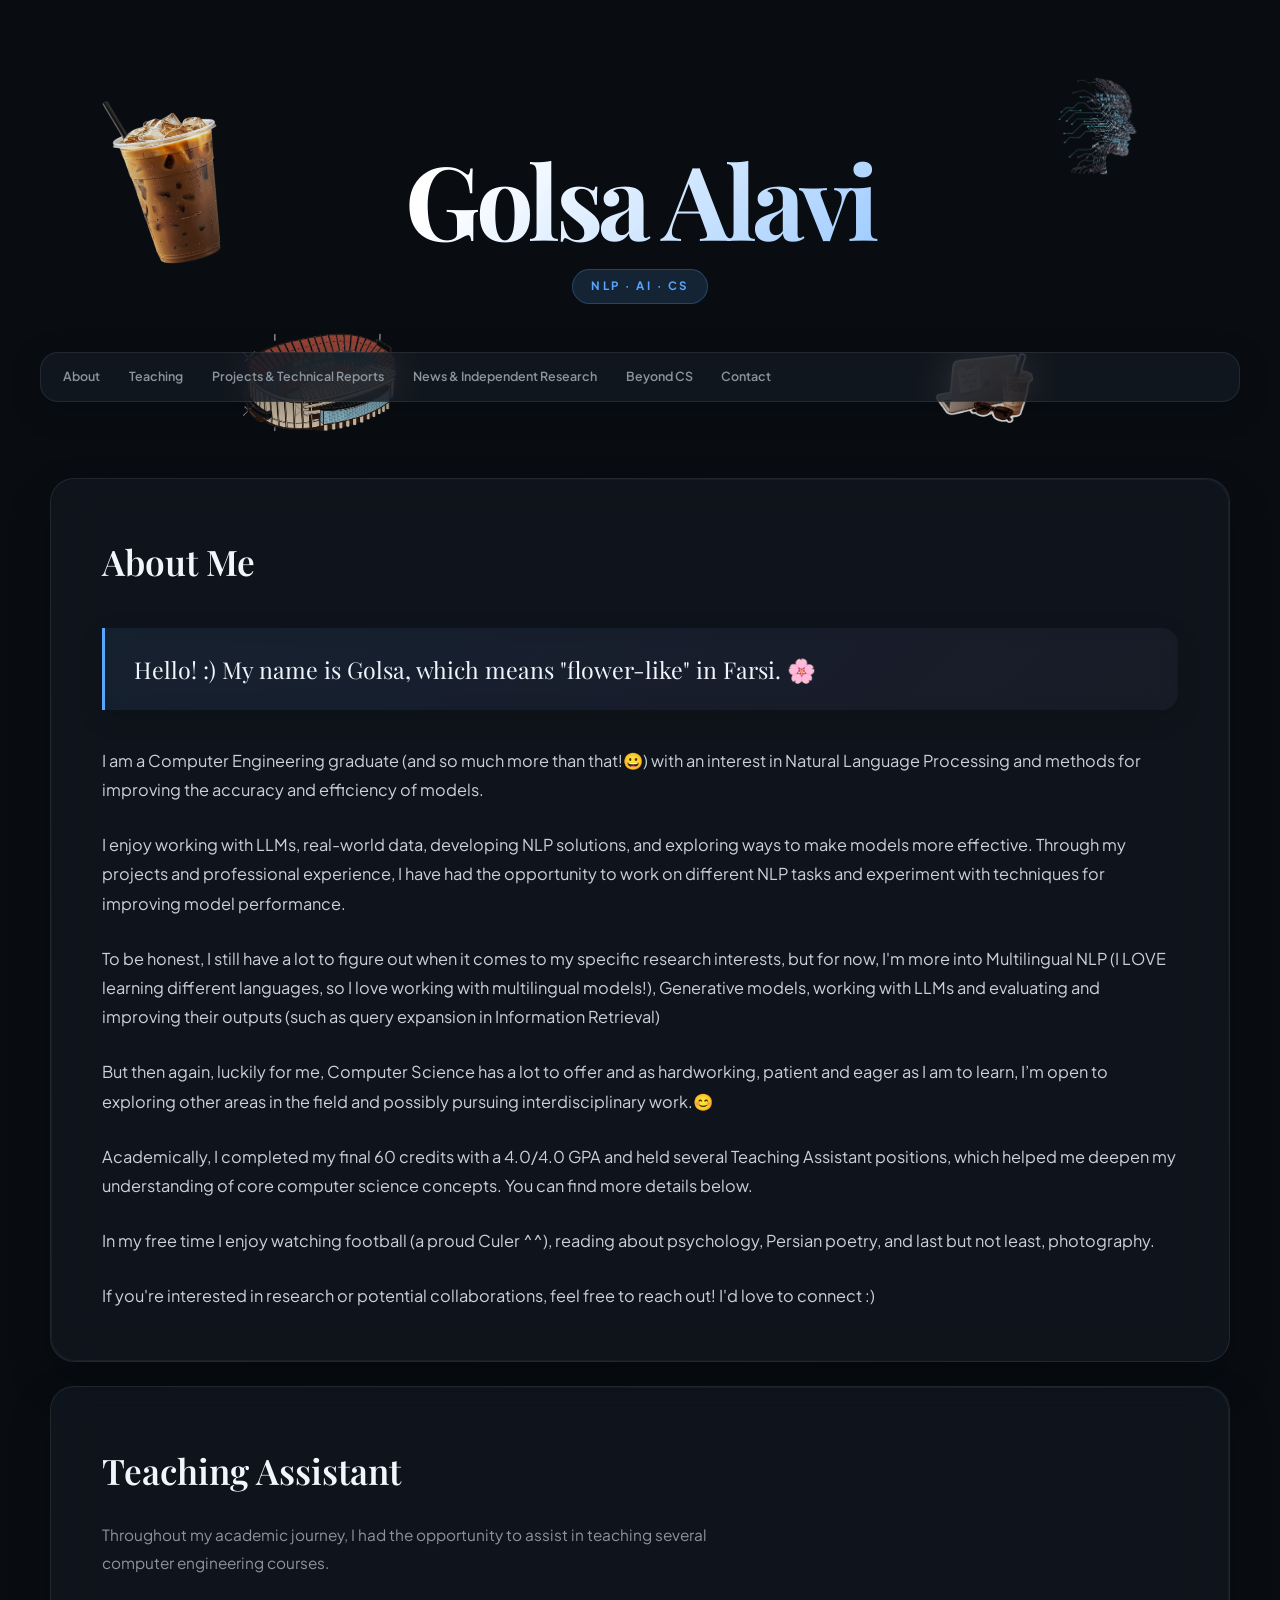
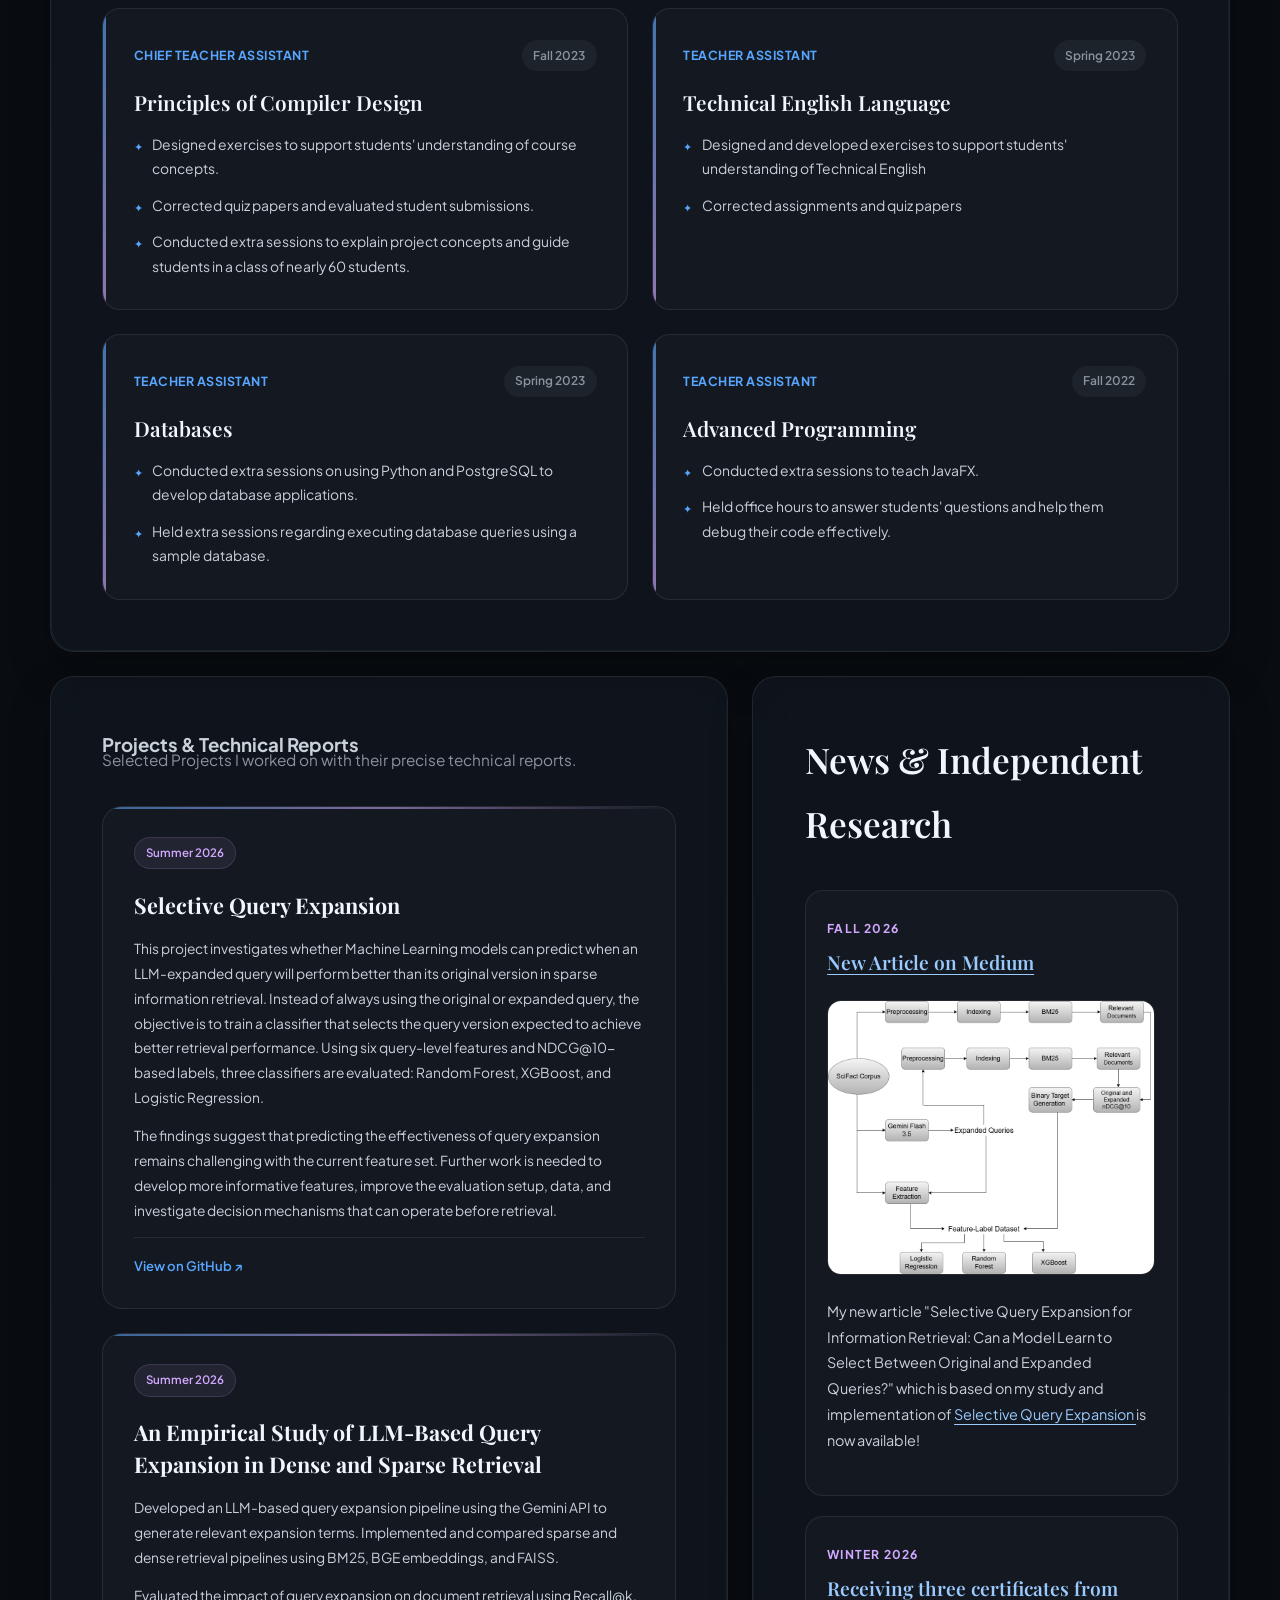
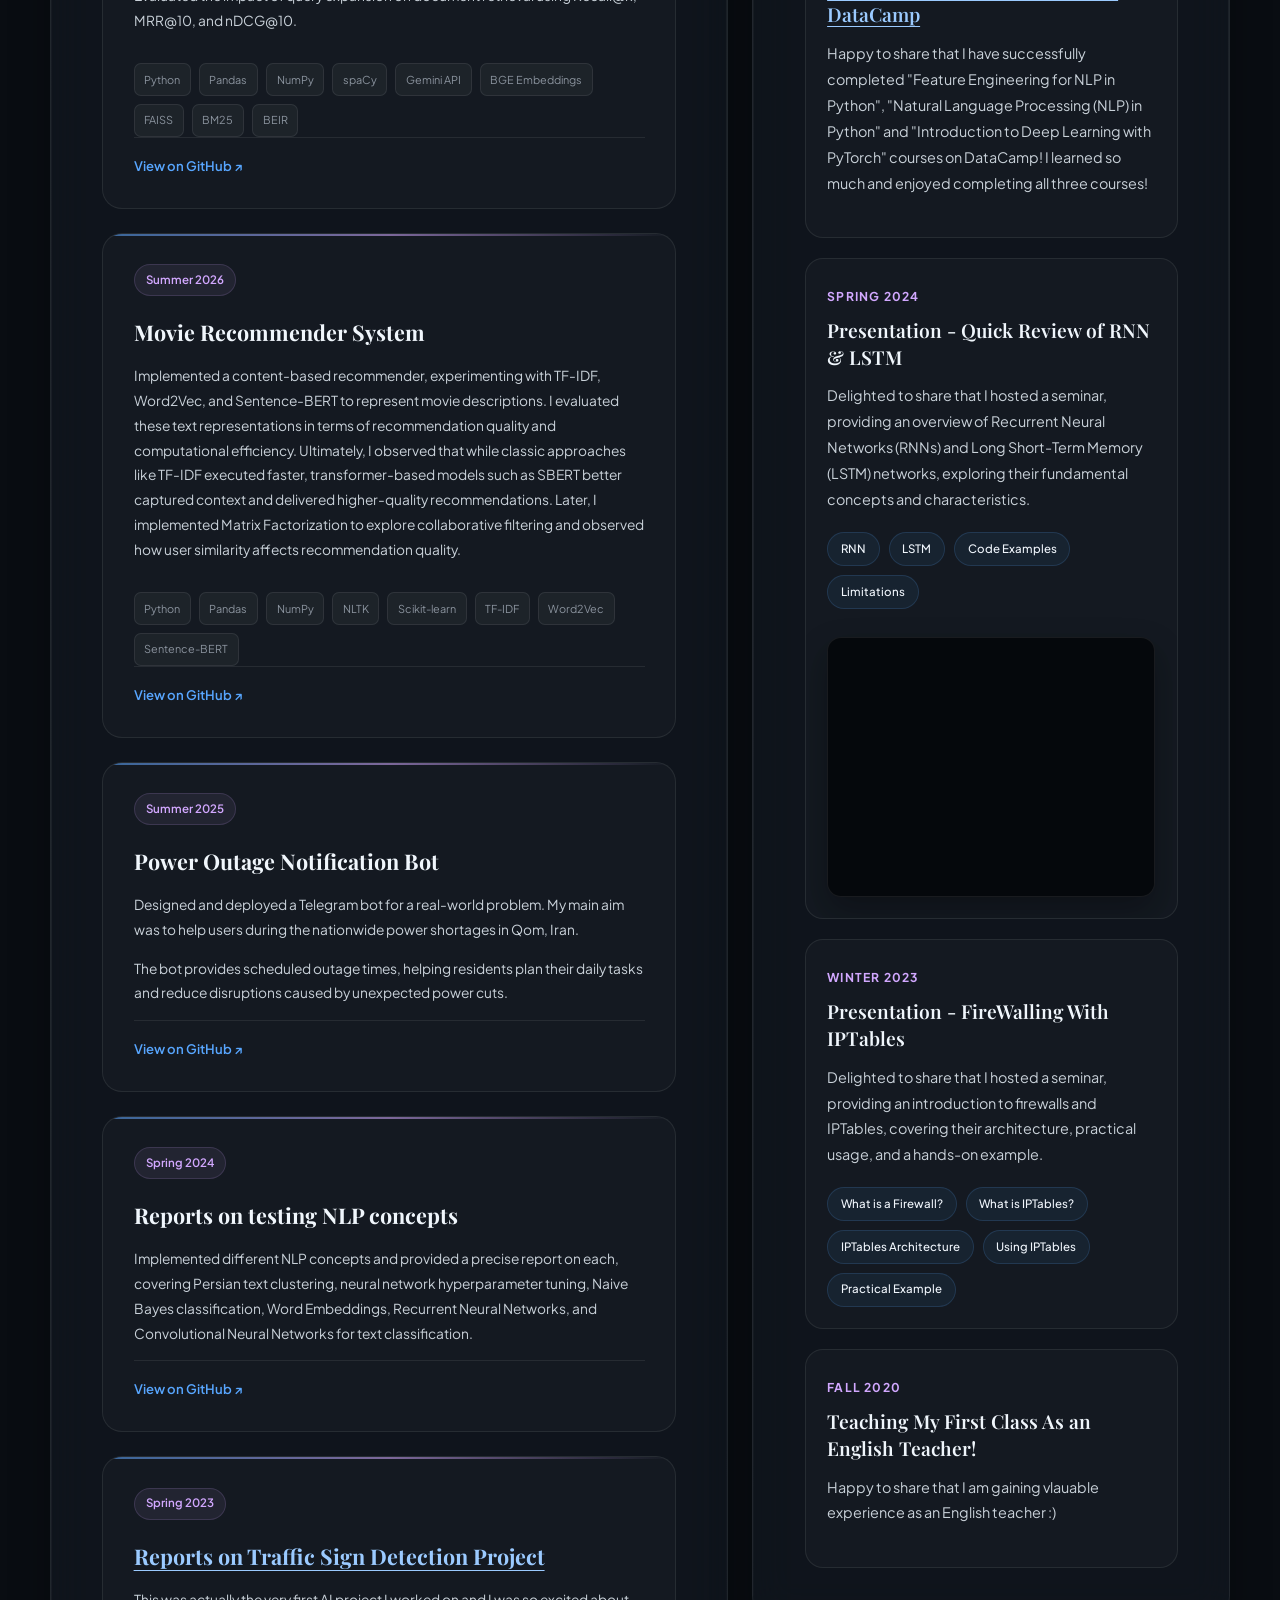
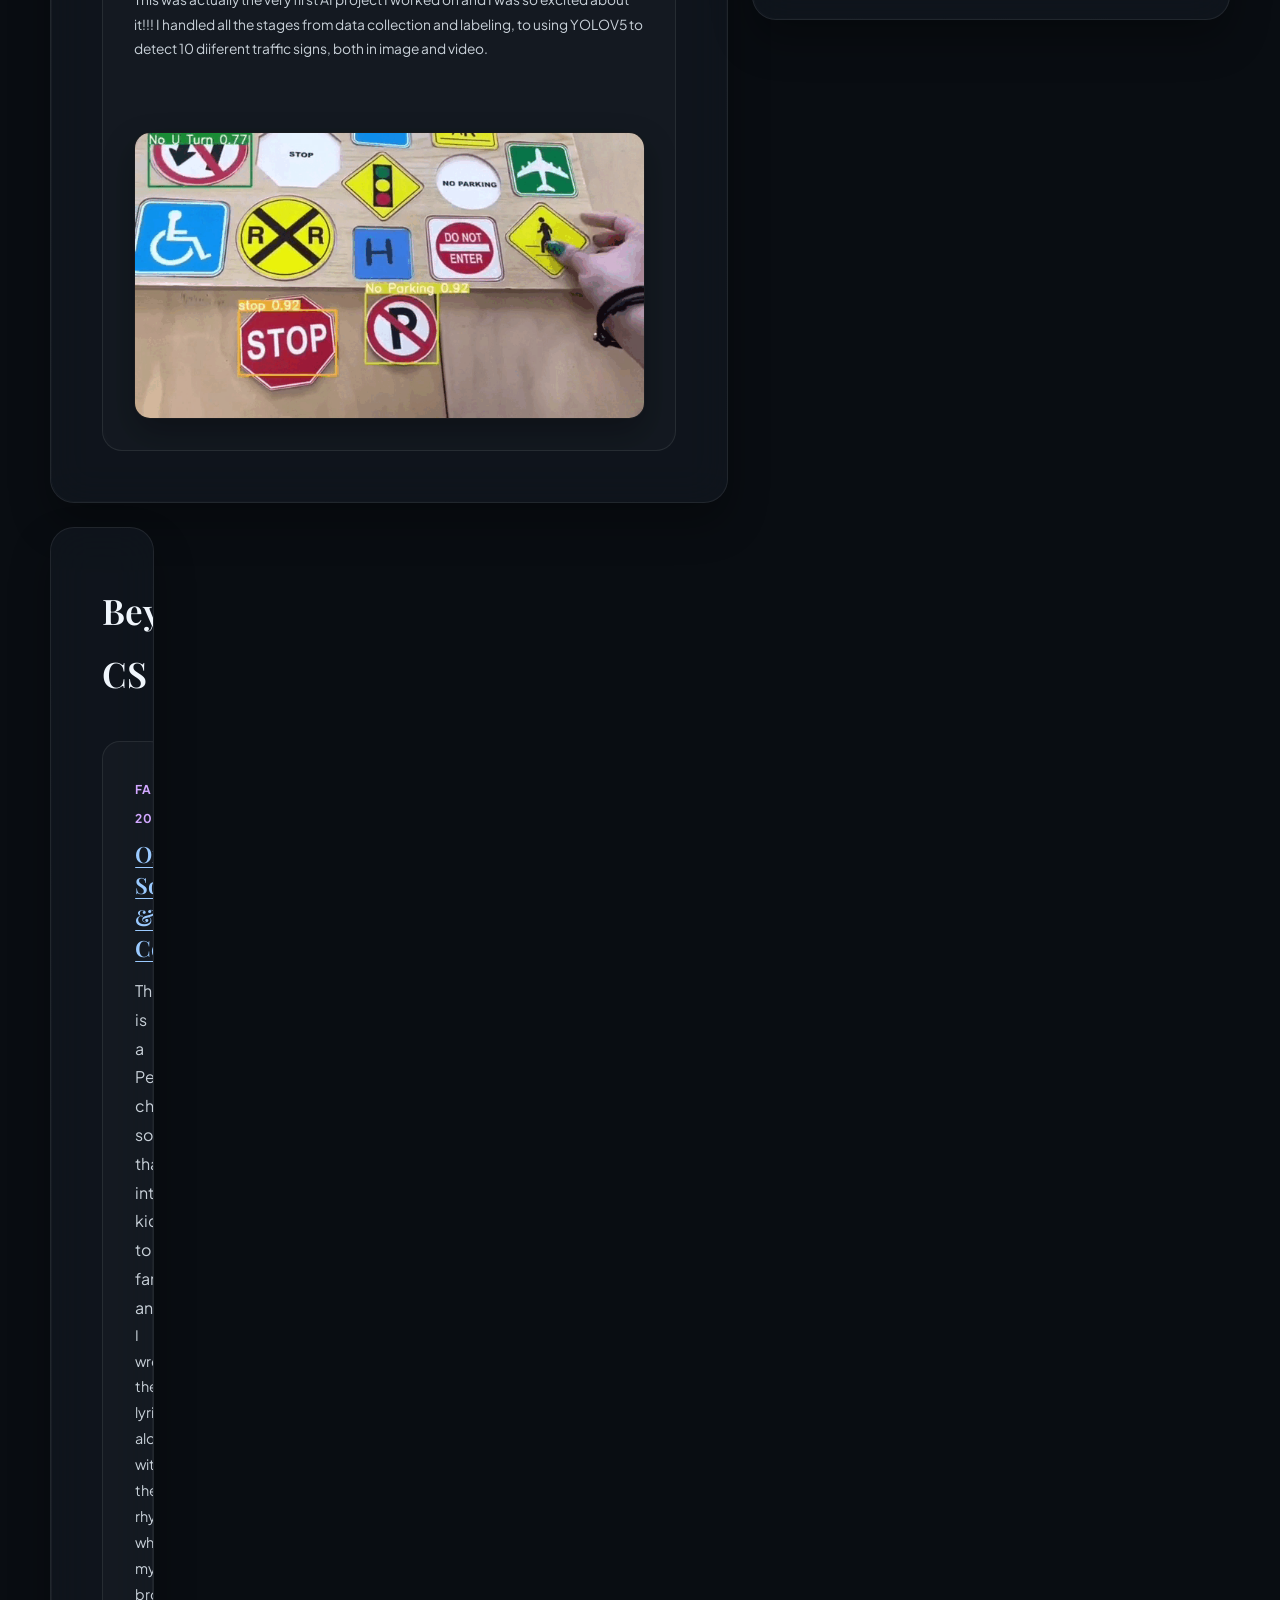
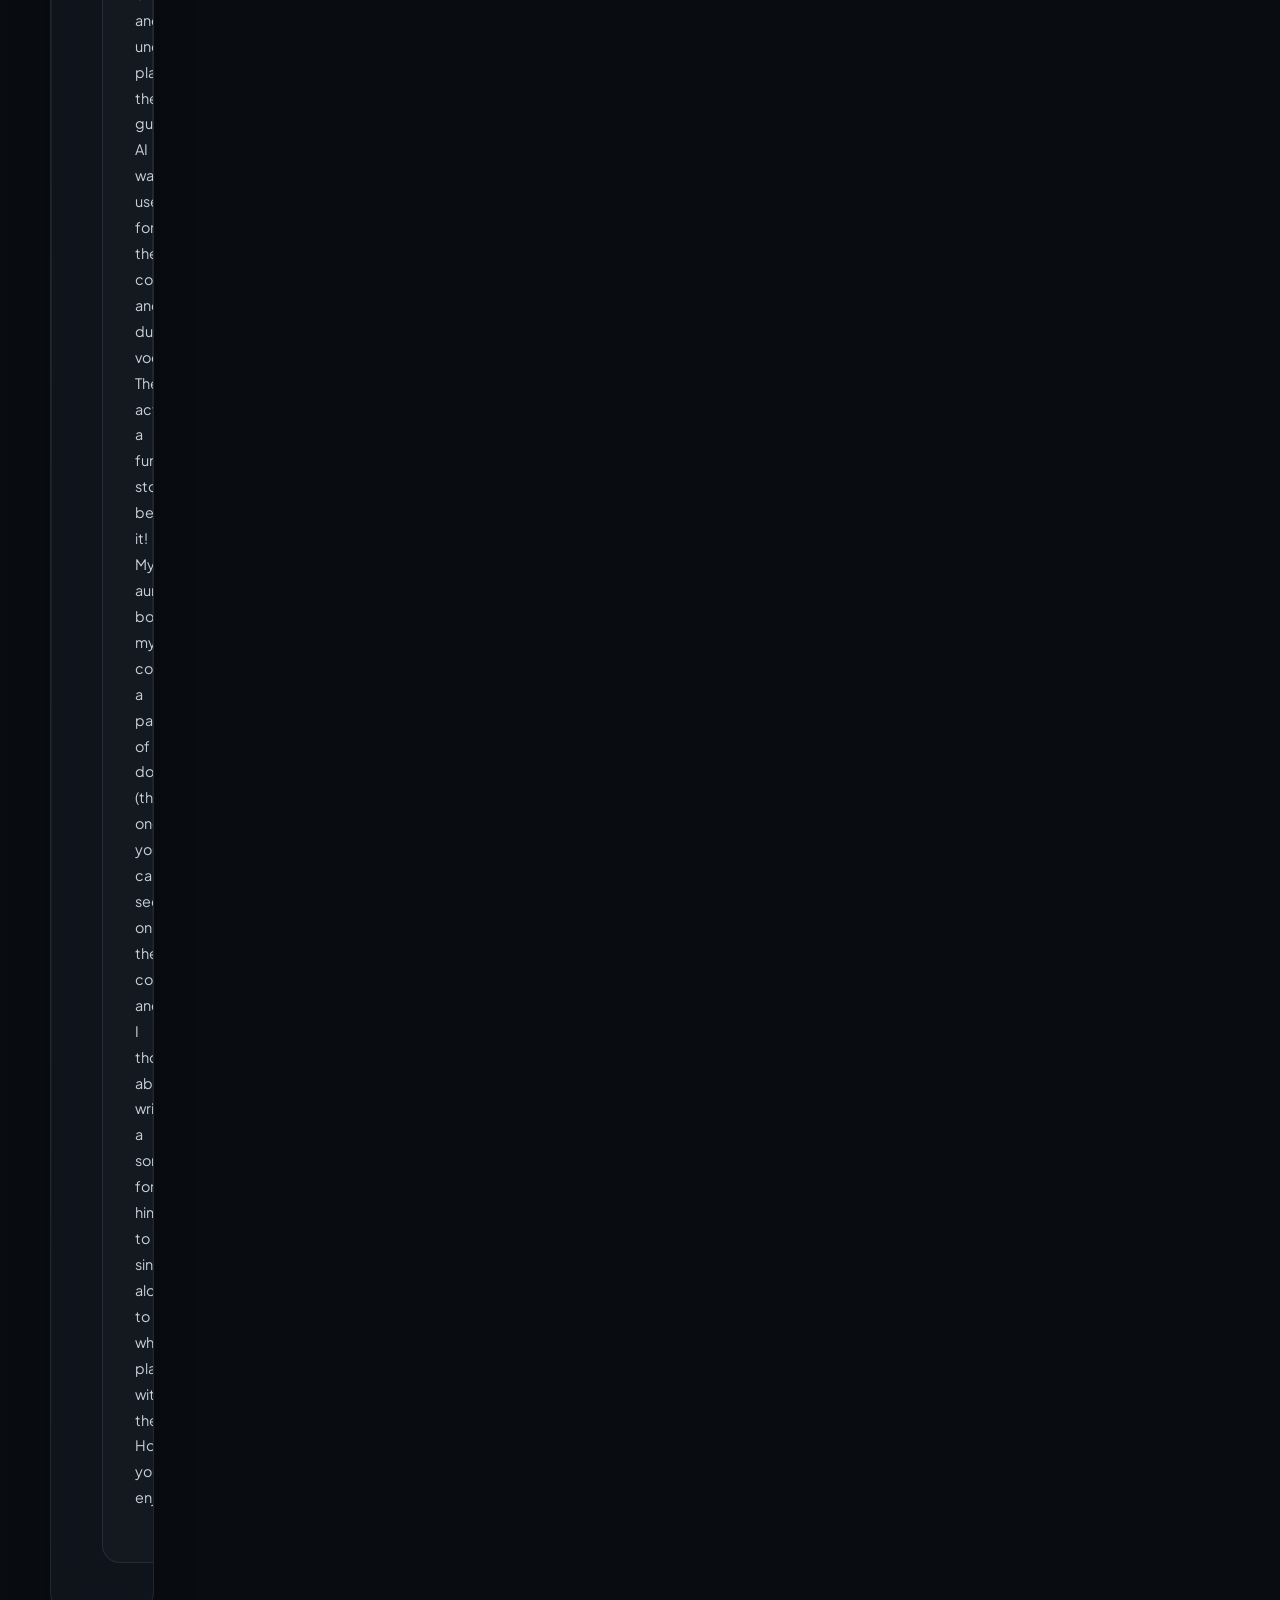
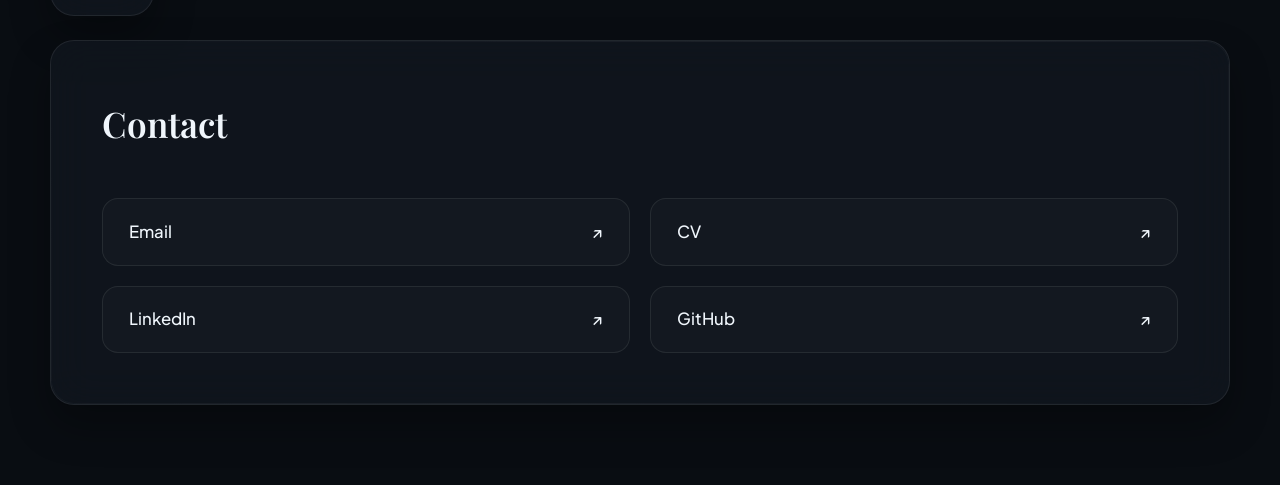
==== commit 883b7e83: "Update index.html" ====
--- a/index.html
+++ b/index.html
@@ -189,7 +189,7 @@
 
 <section id="projects">
 
-  <h2>Projects & Reports</h2>
+  <h3>Projects & Technical Reports</h3>
 
   <p class="section-intro">
     Selected Projects I worked on with their precise technical reports.
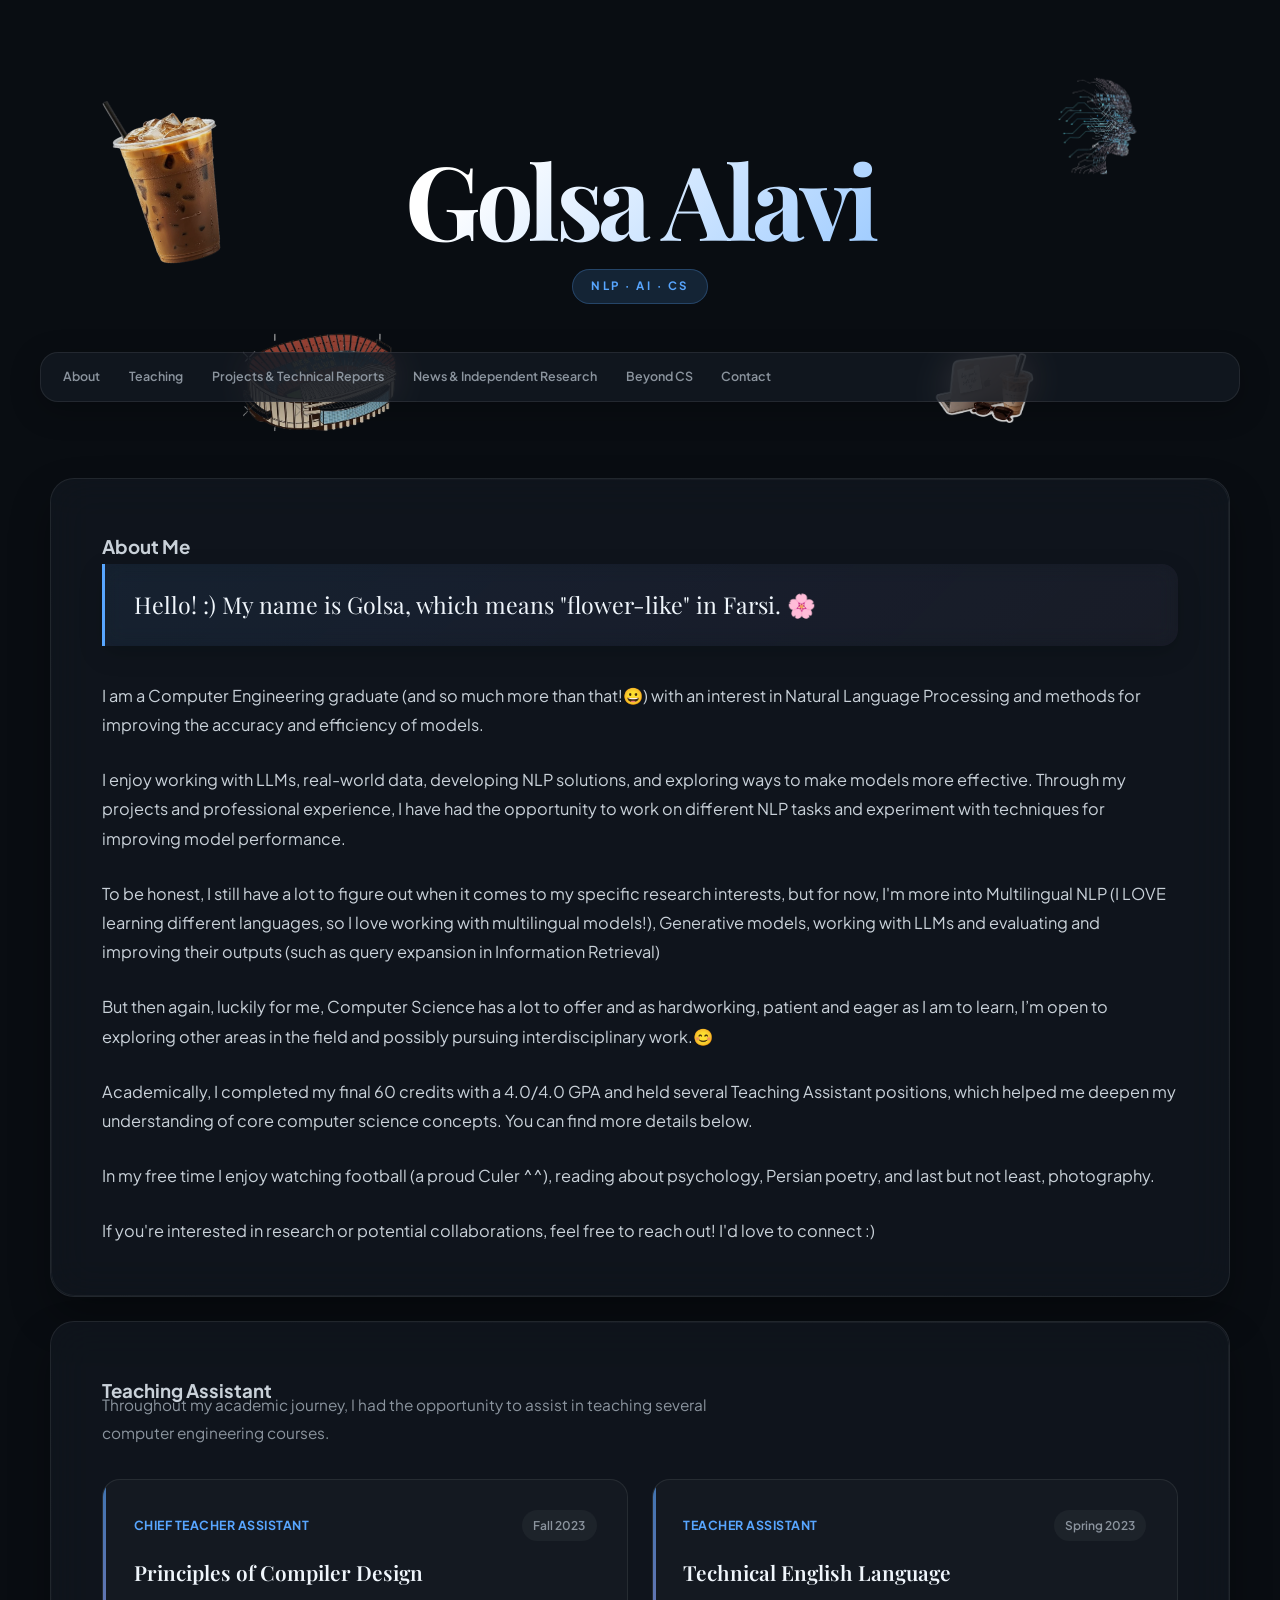
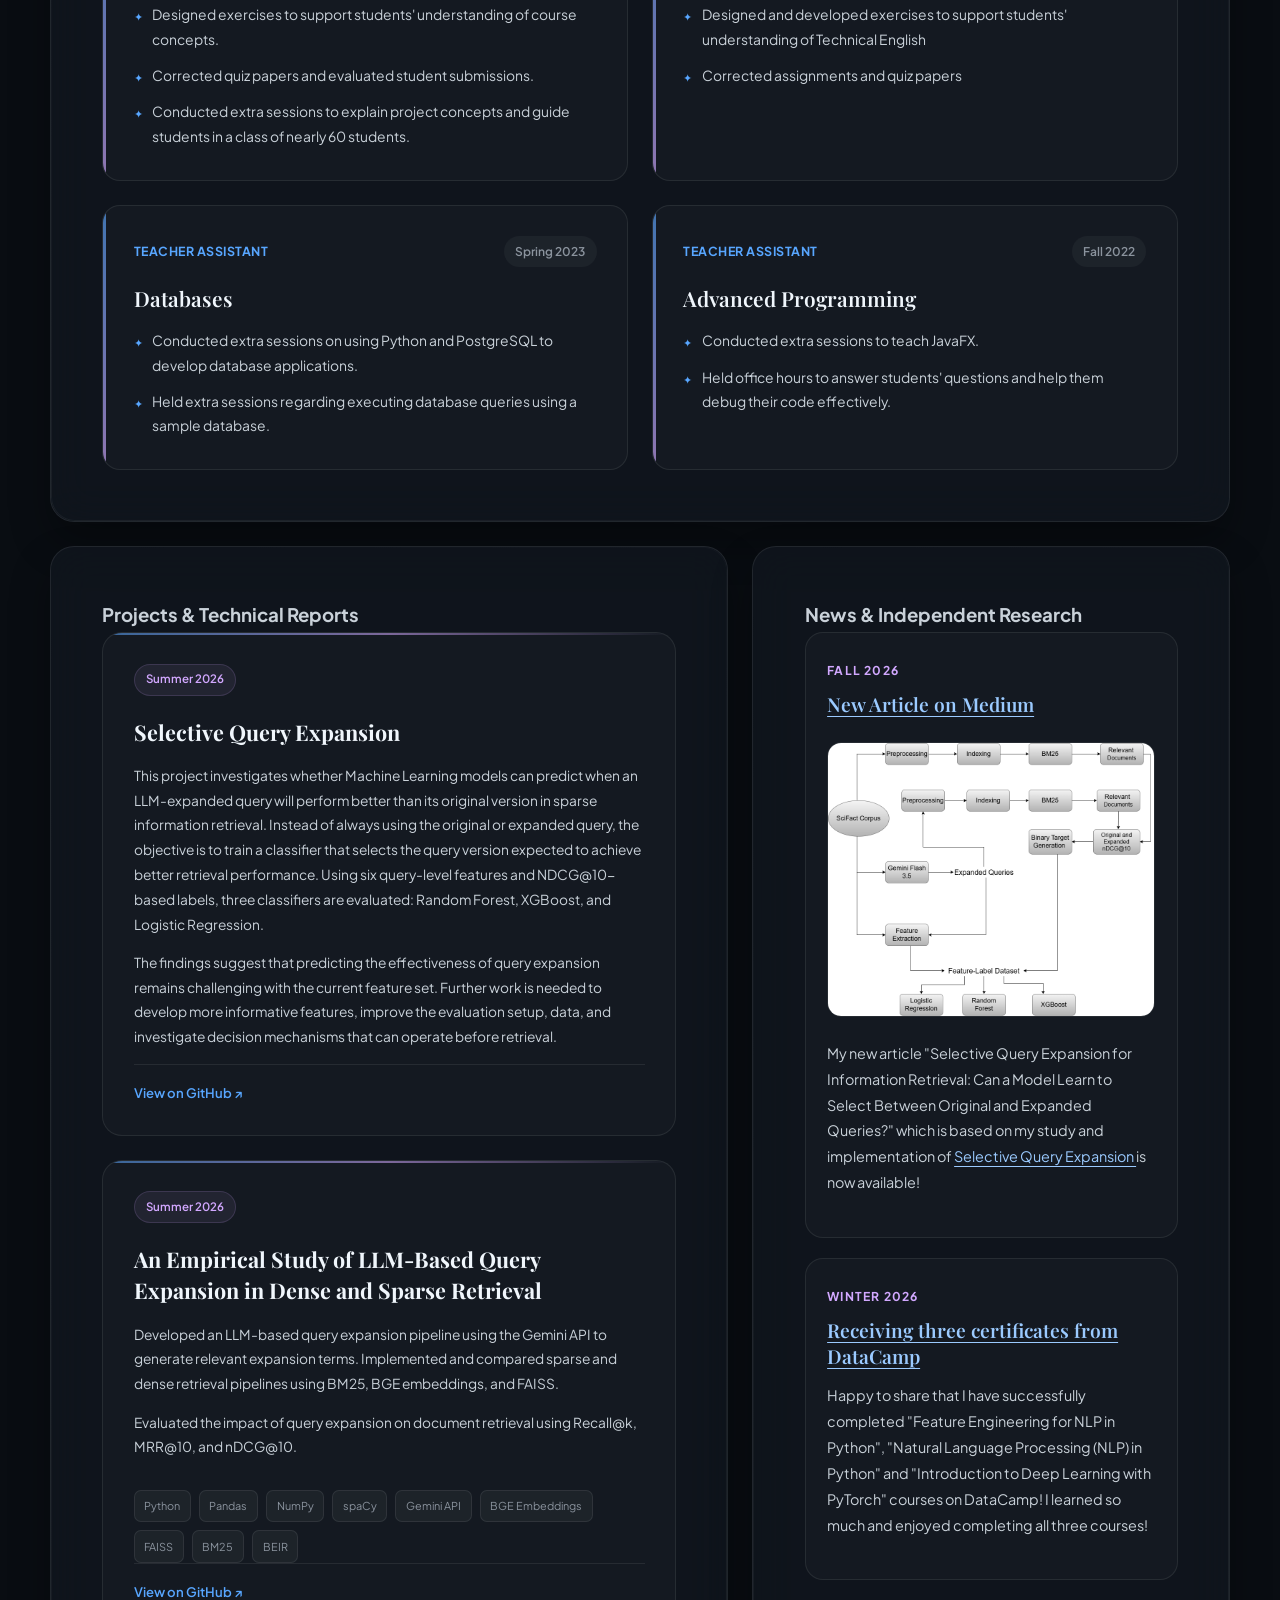
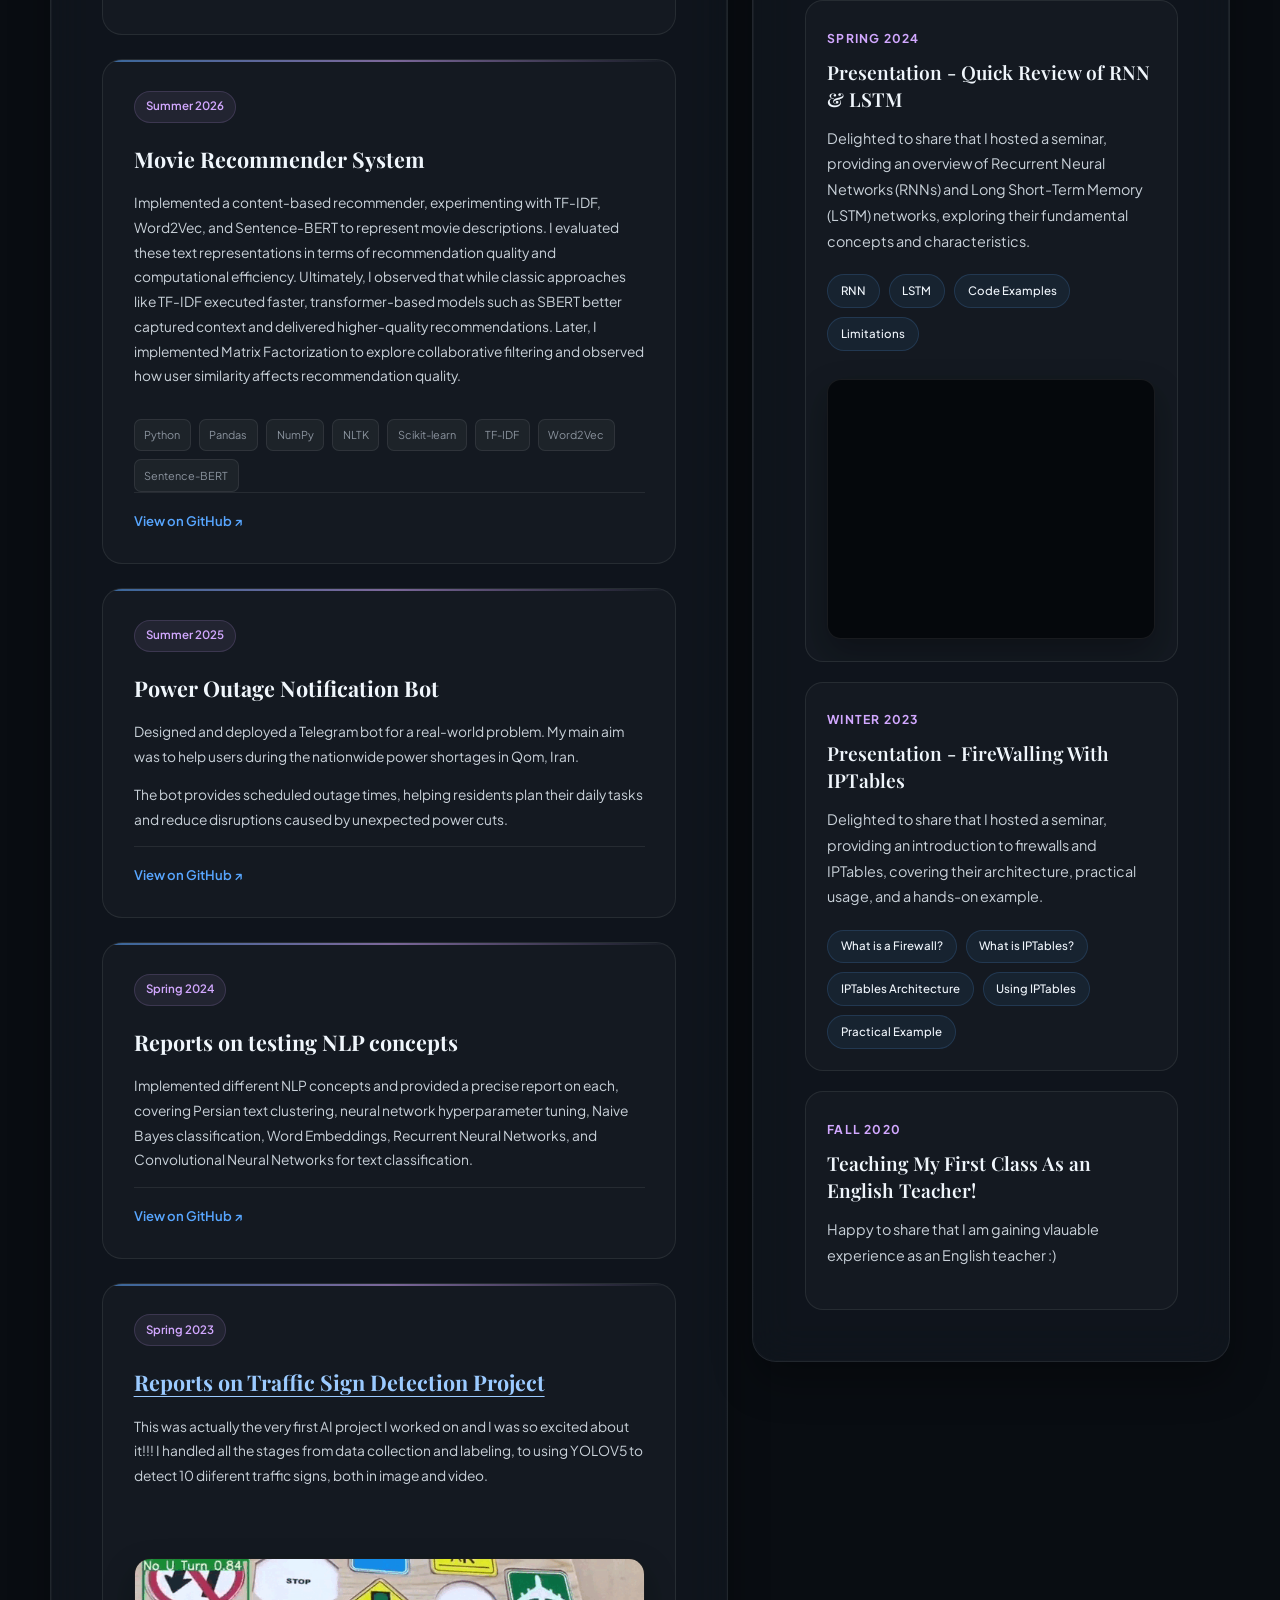
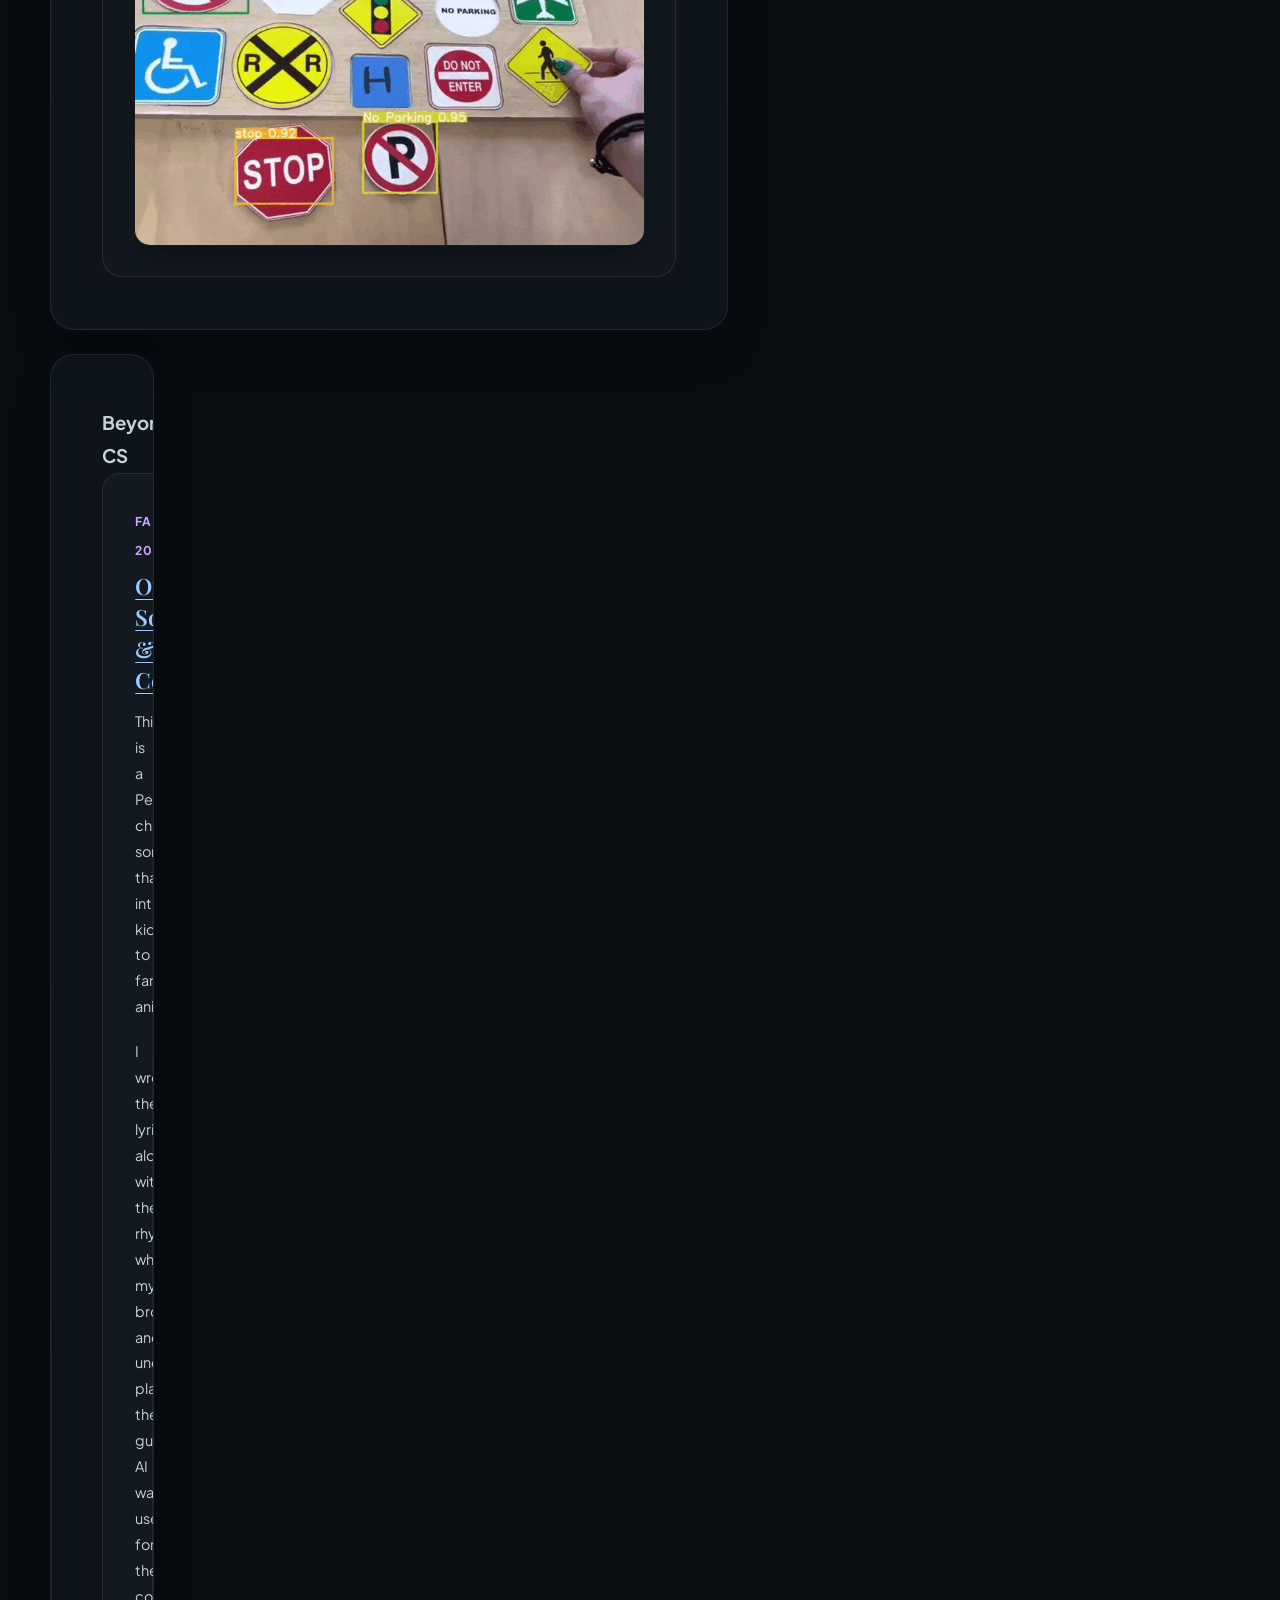
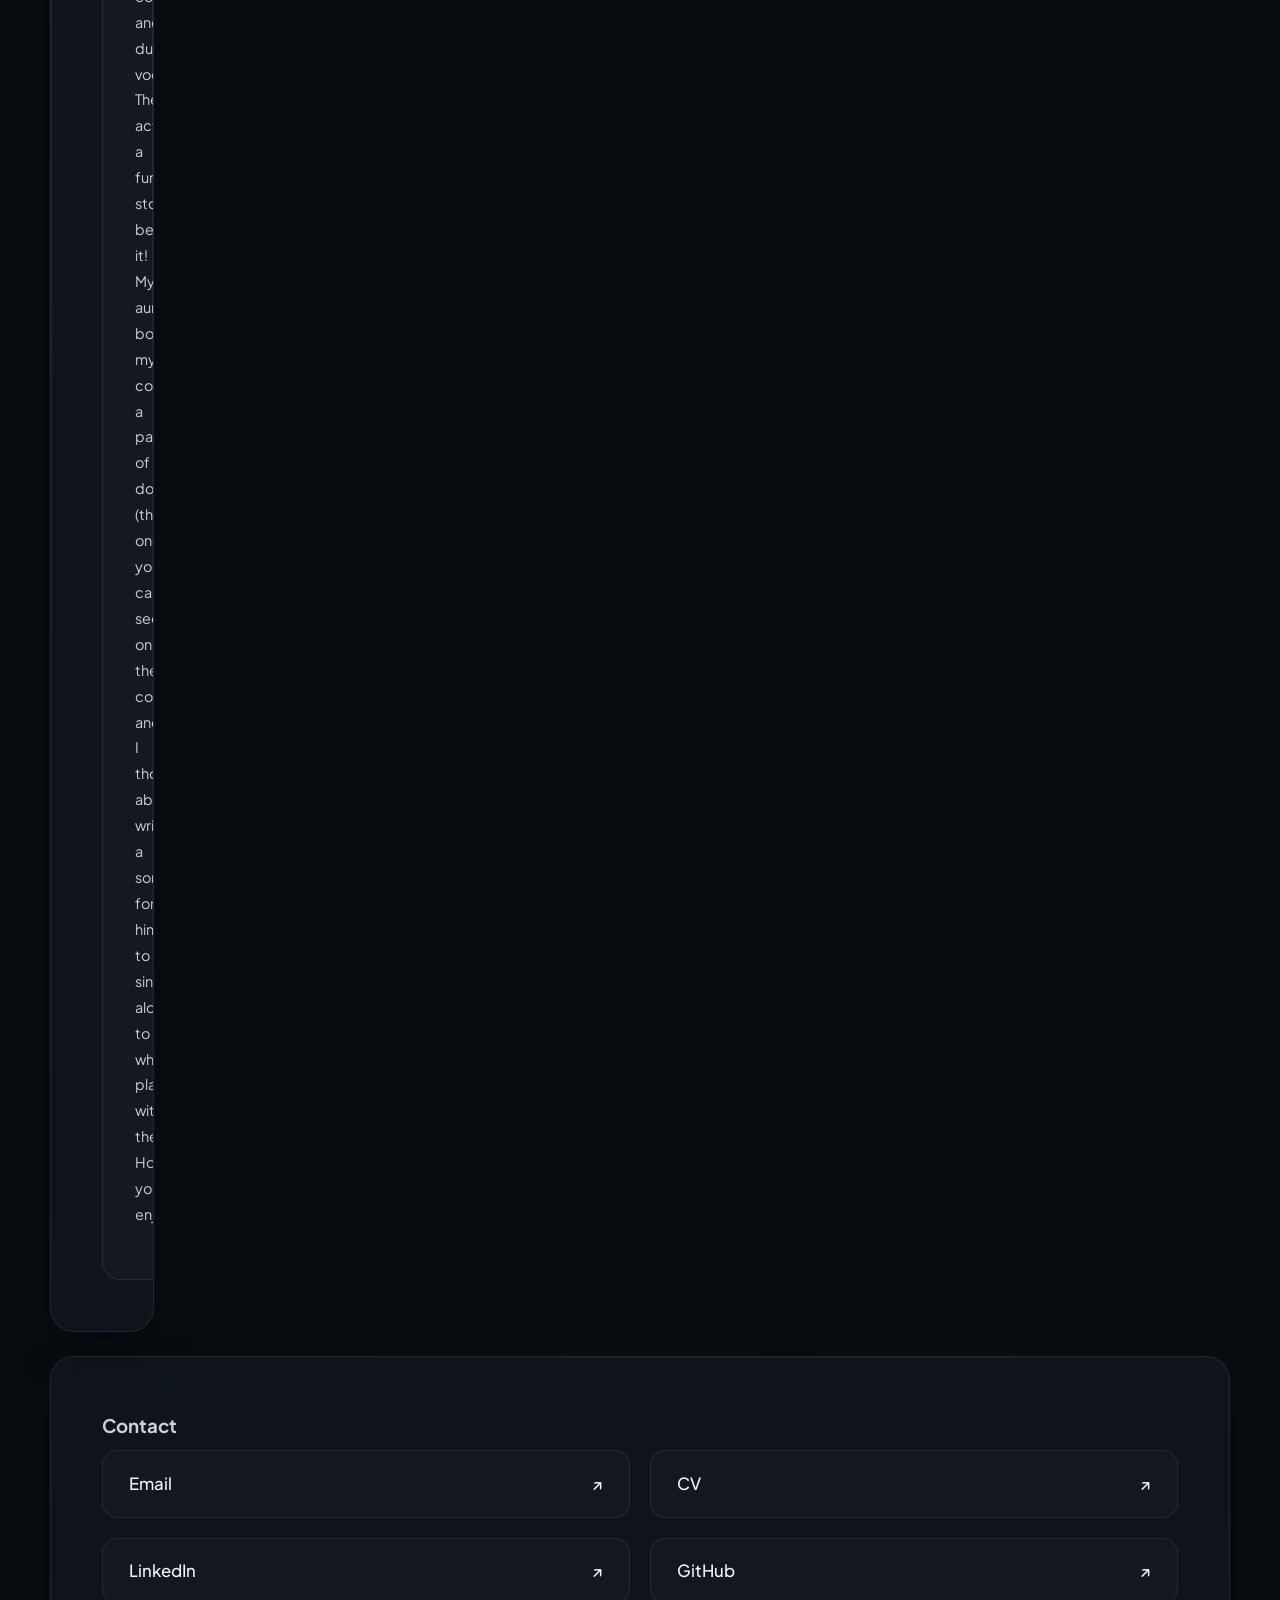
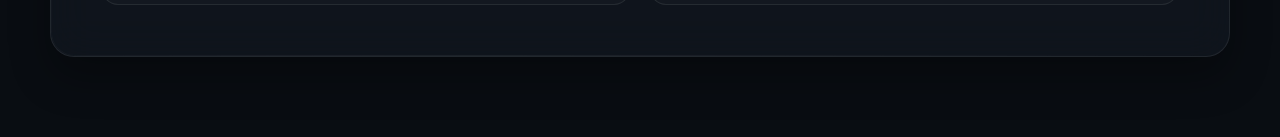
==== commit 8f83a978: "Update index.html" ====
--- a/index.html
+++ b/index.html
@@ -44,7 +44,7 @@
           <a href="#teaching">Teaching</a>
           <a href="#projects">Projects & Technical Reports</a>
           <a href="#presentations">News & Independent Research</a>
-          <a href="#presentations">Beyond CS</a>
+          <a href="#beyond-cs">Beyond CS</a>
           <a href="#contact">Contact</a>
         </div>
       </div>
@@ -54,7 +54,7 @@
   <main class="container">
 
     <section id="about">
-      <h2>About Me</h2>
+      <h3>About Me</h3>
 
       <p>
         Hello! :) My name is Golsa, which means
@@ -115,7 +115,7 @@
     <!-- Teaching Assistant -->
 
     <section id="teaching">
-      <h2>Teaching Assistant</h2>
+      <h3>Teaching Assistant</h3>
 
       <p class="section-intro">
         Throughout my academic journey, I had the opportunity
@@ -190,10 +190,6 @@
 <section id="projects">
 
   <h3>Projects & Technical Reports</h3>
-
-  <p class="section-intro">
-    Selected Projects I worked on with their precise technical reports.
-  </p>
 
   <div class="projects-grid">
 
@@ -415,7 +411,7 @@
     <!-- News -->
 
     <section id="presentations">
-      <h2>News & Independent Research</h2>
+      <h3>News & Independent Research</h3>
 
       <div class="presentation-grid">
 
@@ -555,34 +551,48 @@
       </div>
     </section>
     
- <section id="Beyond CS">
-      <h2>Beyond CS</h2>
-
-      <div class="presentation-grid">
-
-        <article class="presentation-card">
-
-  <div class="presentation-content">
-    <span class="presentation-date">Fall 2026</span>
-
-    <h3>
-      <a href="https://soundcloud.com/golsa-367698442/barsams-farm?c=1&p=a&si=39ee426f55b94bf999c708e1421b6012"
-         target="_blank" rel="noopener noreferrer">
-       Original Songwriting & Composition!
-      </a>
-    </h3>
-     This is a Persian children's song that introduces kids to farm animals!
-    <p class="presentation-description">
-I wrote the lyrics along with the rhythm, while my brother and uncle played the guitar. AI was used for the composition and duet vocals.
-There's actually a funny story behind it! My aunt bought my cousin a pack of dolls (the ones you can see on the cover), and I thought about writing a song for him to sing along to while playing with them.
-Hope you enjoy!
-    </p>
+
+<section id="beyond-cs">
+  <h3>Beyond CS</h3>
+
+  <div class="presentation-grid">
+
+    <article class="presentation-card">
+
+      <div class="presentation-content">
+
+        <span class="presentation-date">Fall 2026</span>
+
+        <h3>
+          <a href="https://soundcloud.com/golsa-367698442/barsams-farm?c=1&p=a&si=39ee426f55b94bf999c708e1421b6012"
+             target="_blank"
+             rel="noopener noreferrer">
+            Original Songwriting & Composition
+          </a>
+        </h3>
+
+        <p class="presentation-description">
+          This is a Persian children's song that introduces kids to farm animals!
+        </p>
+
+        <p class="presentation-description">
+          I wrote the lyrics along with the rhythm, while my brother and uncle played the guitar. AI was used for the composition and duet vocals.
+
+          There's actually a funny story behind it! My aunt bought my cousin a pack of dolls (the ones you can see on the cover), and I thought about writing a song for him to sing along to while playing with them.
+
+          Hope you enjoy!
+        </p>
+
+      </div>
+
+    </article>
+
   </div>
-
-</article></div></section>
+</section>
+
     
     <section id="contact">
-      <h2>Contact</h2>
+      <h3>Contact</h3>
 
       <div class="contact-grid">
         <p>
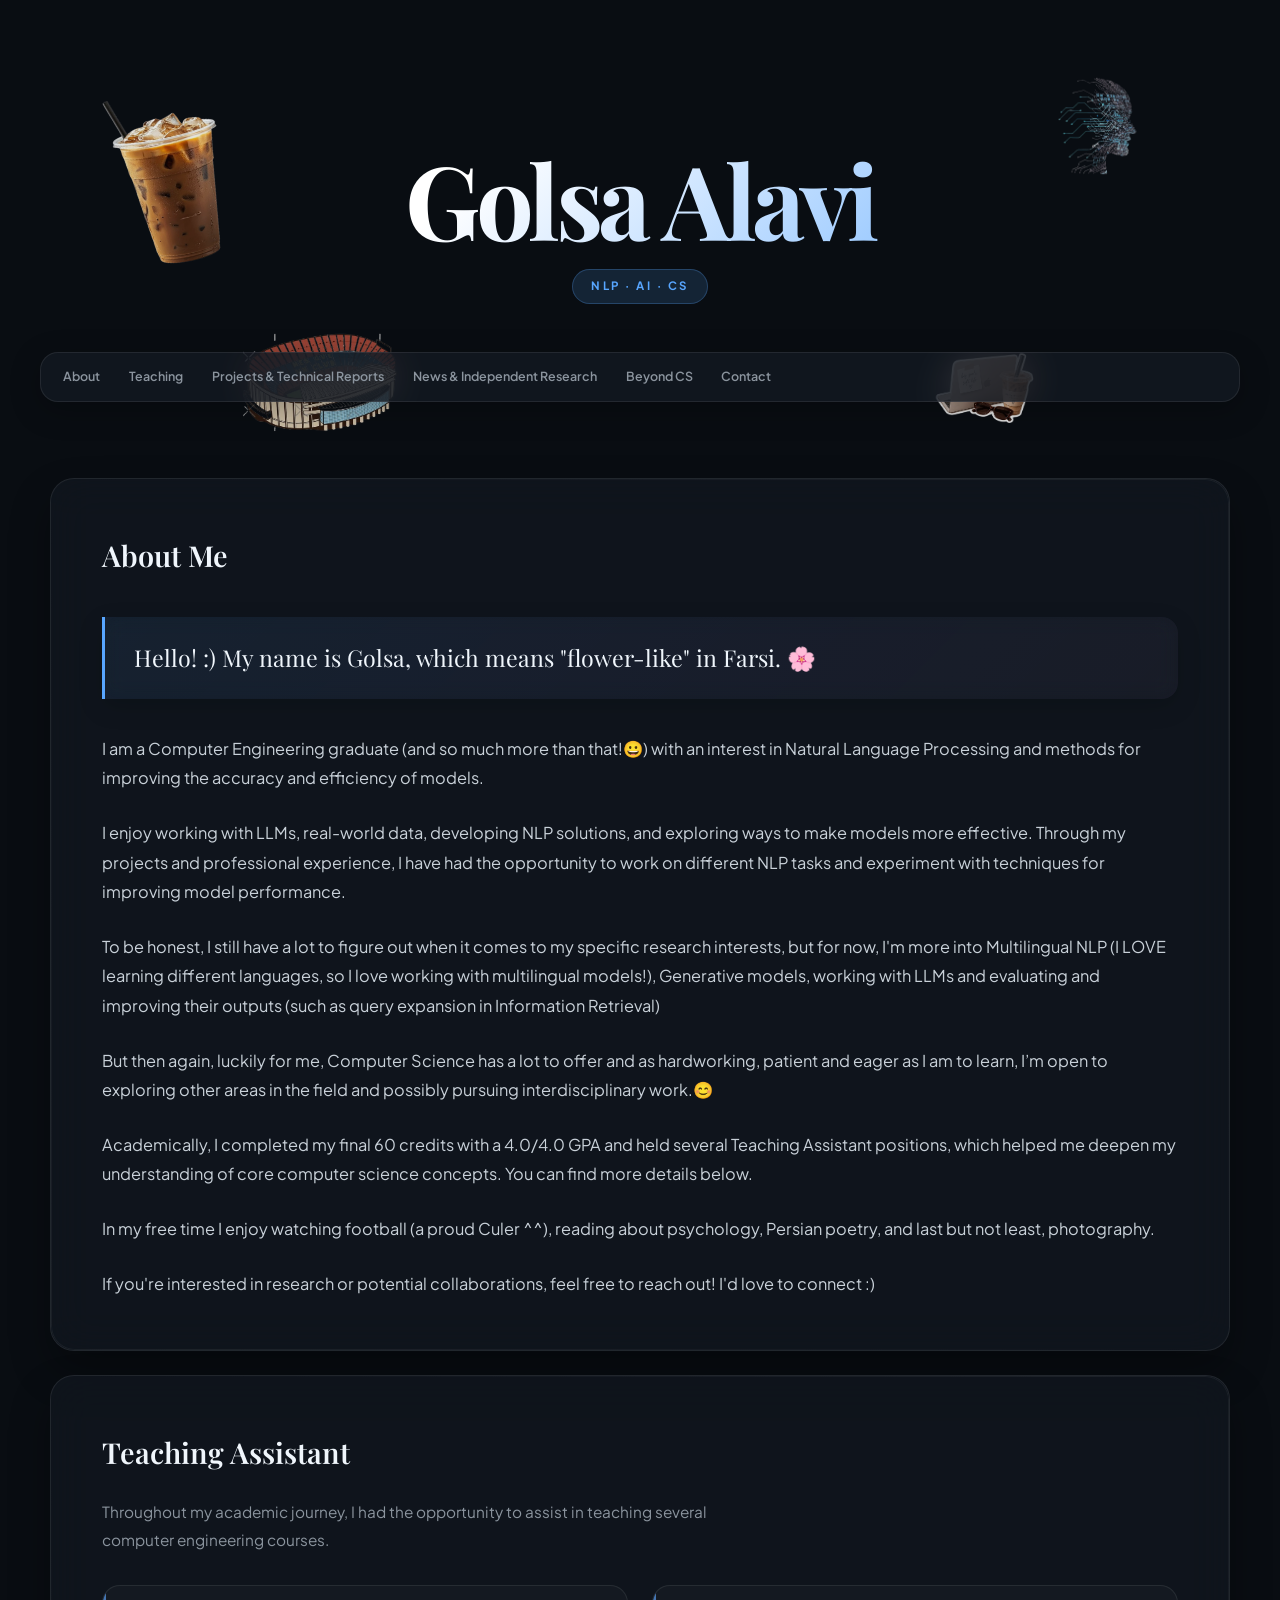
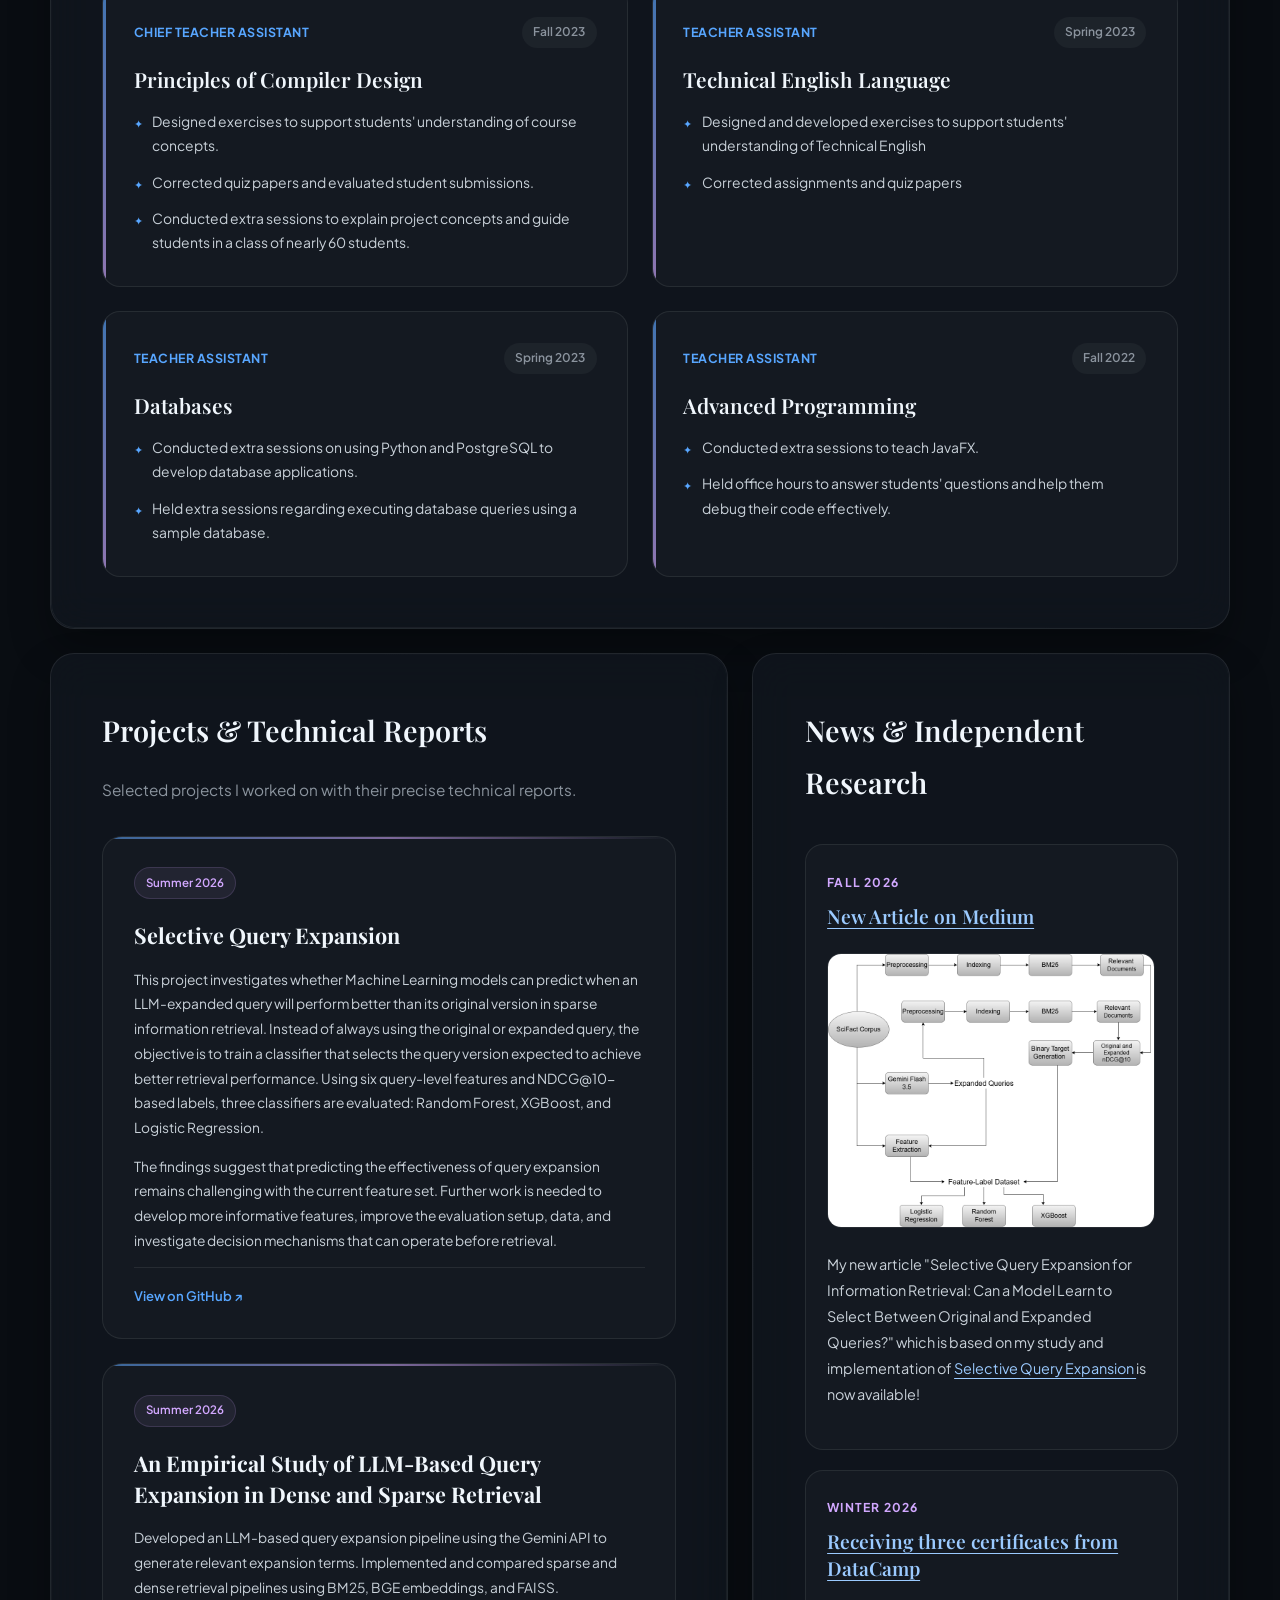
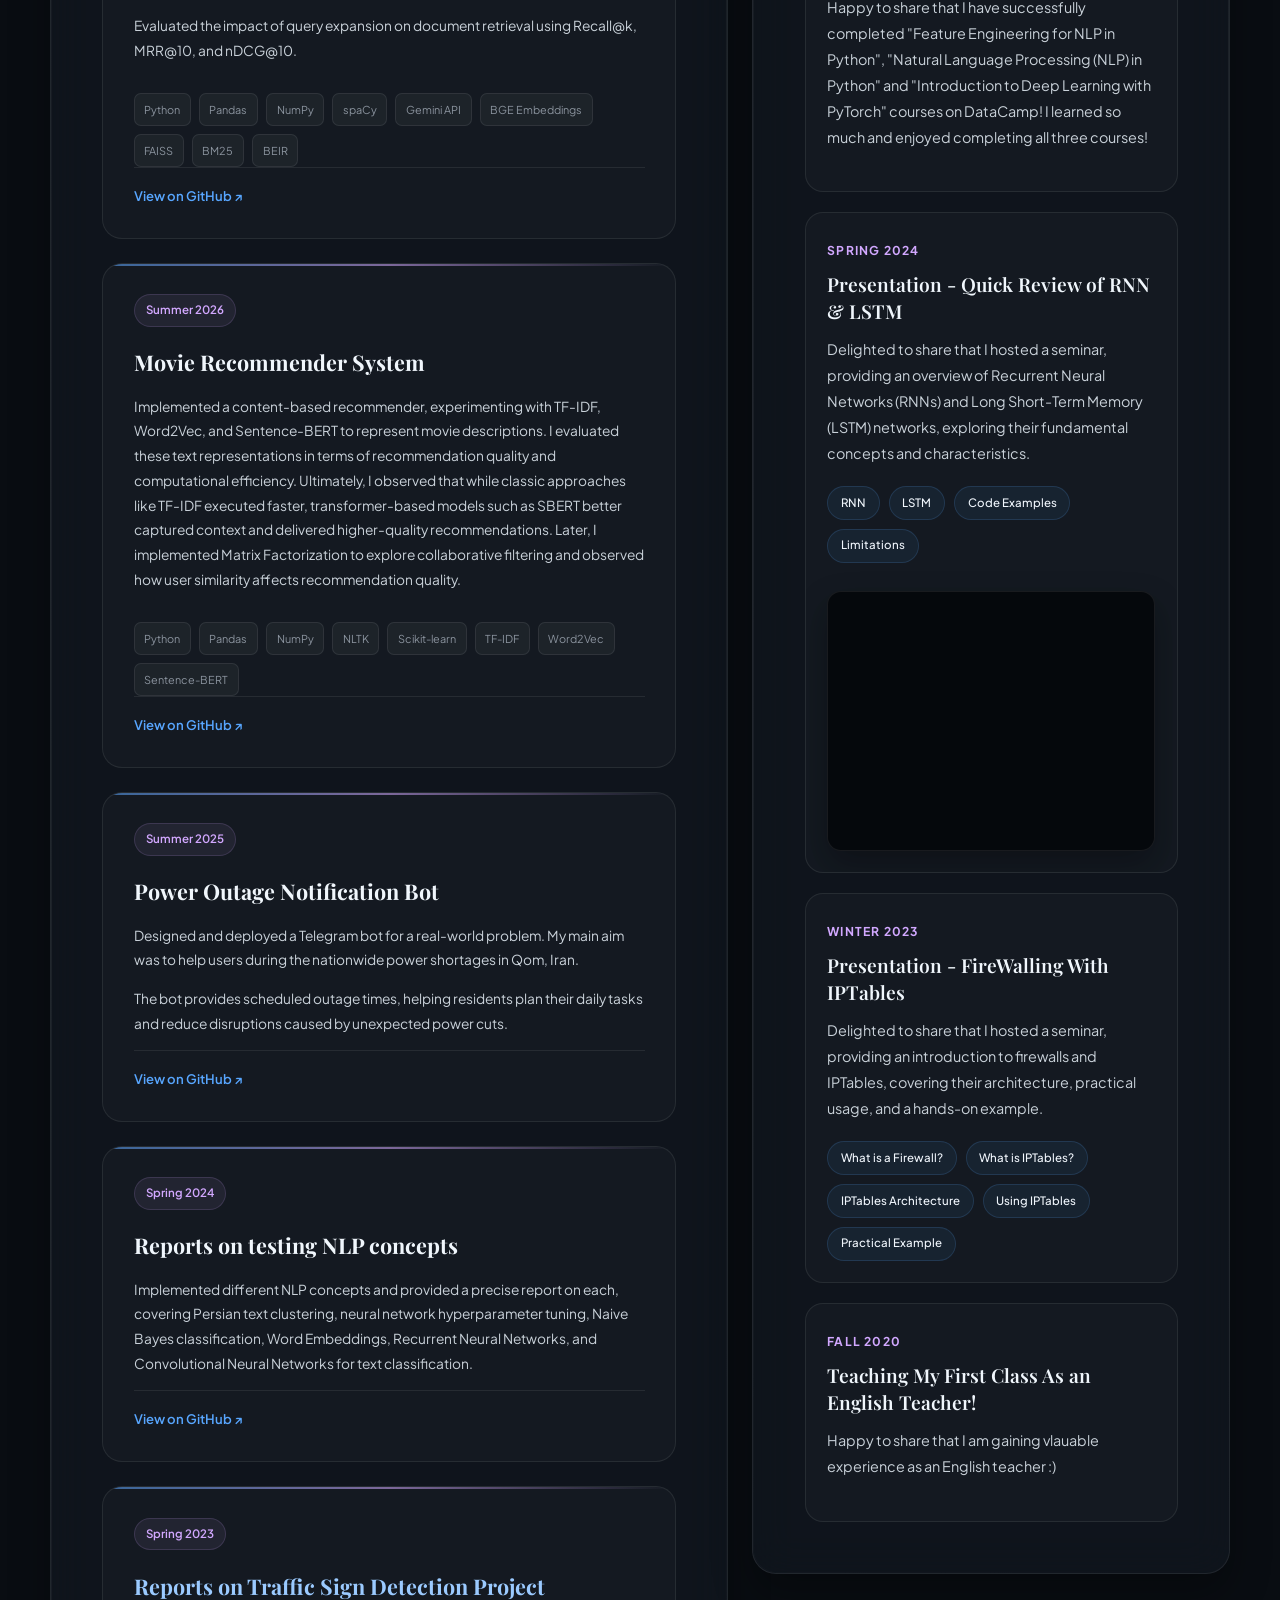
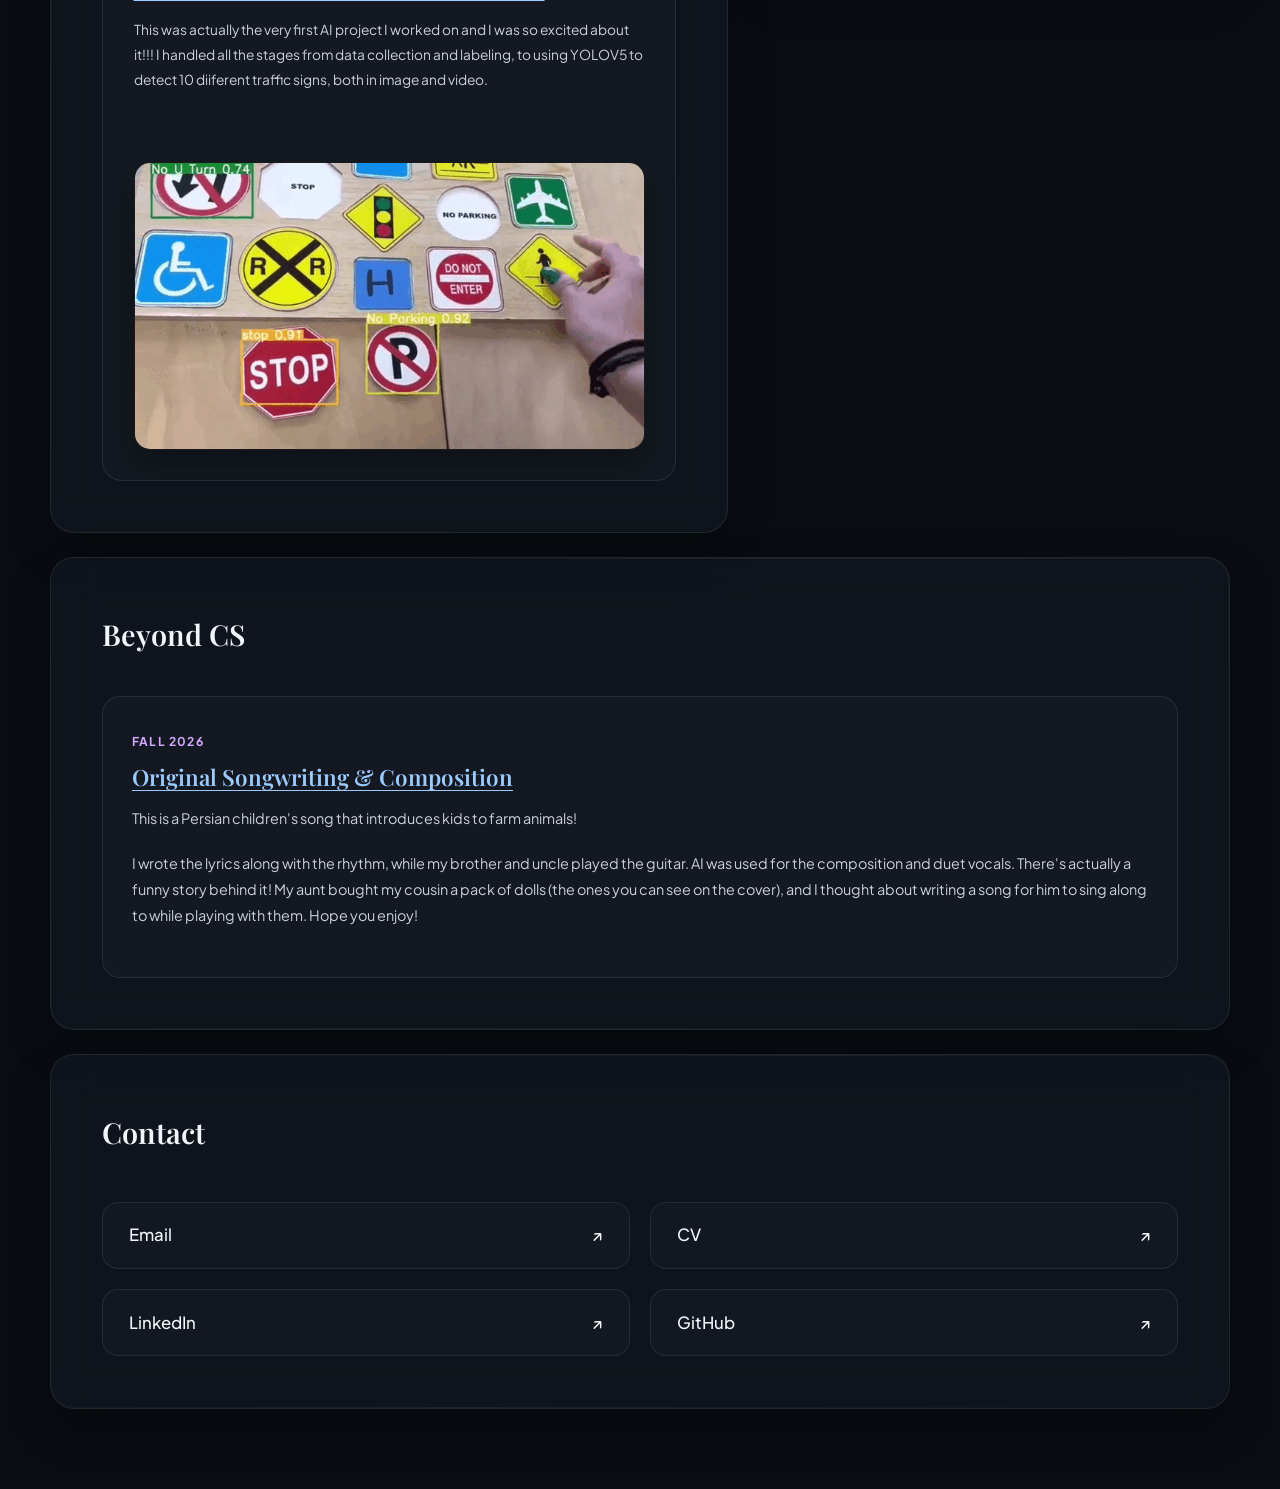
==== commit e94d5fdf: "Update index.html" ====
--- a/index.html
+++ b/index.html
@@ -54,7 +54,7 @@
   <main class="container">
 
     <section id="about">
-      <h3>About Me</h3>
+      <h2>About Me</h2>
 
       <p>
         Hello! :) My name is Golsa, which means
@@ -115,7 +115,7 @@
     <!-- Teaching Assistant -->
 
     <section id="teaching">
-      <h3>Teaching Assistant</h3>
+      <h2>Teaching Assistant</h2>
 
       <p class="section-intro">
         Throughout my academic journey, I had the opportunity
@@ -189,8 +189,10 @@
 
 <section id="projects">
 
-  <h3>Projects & Technical Reports</h3>
-
+  <h2>Projects & Technical Reports</h2>
+ <p class="section-intro">
+       Selected projects I worked on with their precise technical reports.
+      </p>
   <div class="projects-grid">
 
     <!-- Project 1 -->
@@ -411,7 +413,7 @@
     <!-- News -->
 
     <section id="presentations">
-      <h3>News & Independent Research</h3>
+      <h2>News & Independent Research</h2>
 
       <div class="presentation-grid">
 
@@ -553,7 +555,7 @@
     
 
 <section id="beyond-cs">
-  <h3>Beyond CS</h3>
+  <h2>Beyond CS</h2>
 
   <div class="presentation-grid">
 
@@ -592,7 +594,7 @@
 
     
     <section id="contact">
-      <h3>Contact</h3>
+      <h2>Contact</h2>
 
       <div class="contact-grid">
         <p>
--- a/style.css
+++ b/style.css
@@ -269,7 +269,7 @@
 
 h2 {
   font-family: var(--font-serif);
-  font-size: 2.2rem;
+  font-size: 1.8rem;
   color: var(--text-bright);
   margin-bottom: 2.2rem;
   position: relative;
@@ -1402,3 +1402,19 @@
     gap: 0.55rem 1rem;
   }
 }
+/* =========================================
+   BEYOND CS SECTION
+========================================= */
+
+#beyond-cs {
+  grid-column: 1 / -1;
+}
+
+#beyond-cs .presentation-grid {
+  grid-template-columns: minmax(0, 1fr);
+}
+
+#beyond-cs .presentation-card {
+  min-width: 0;
+  padding: 1.8rem;
+}
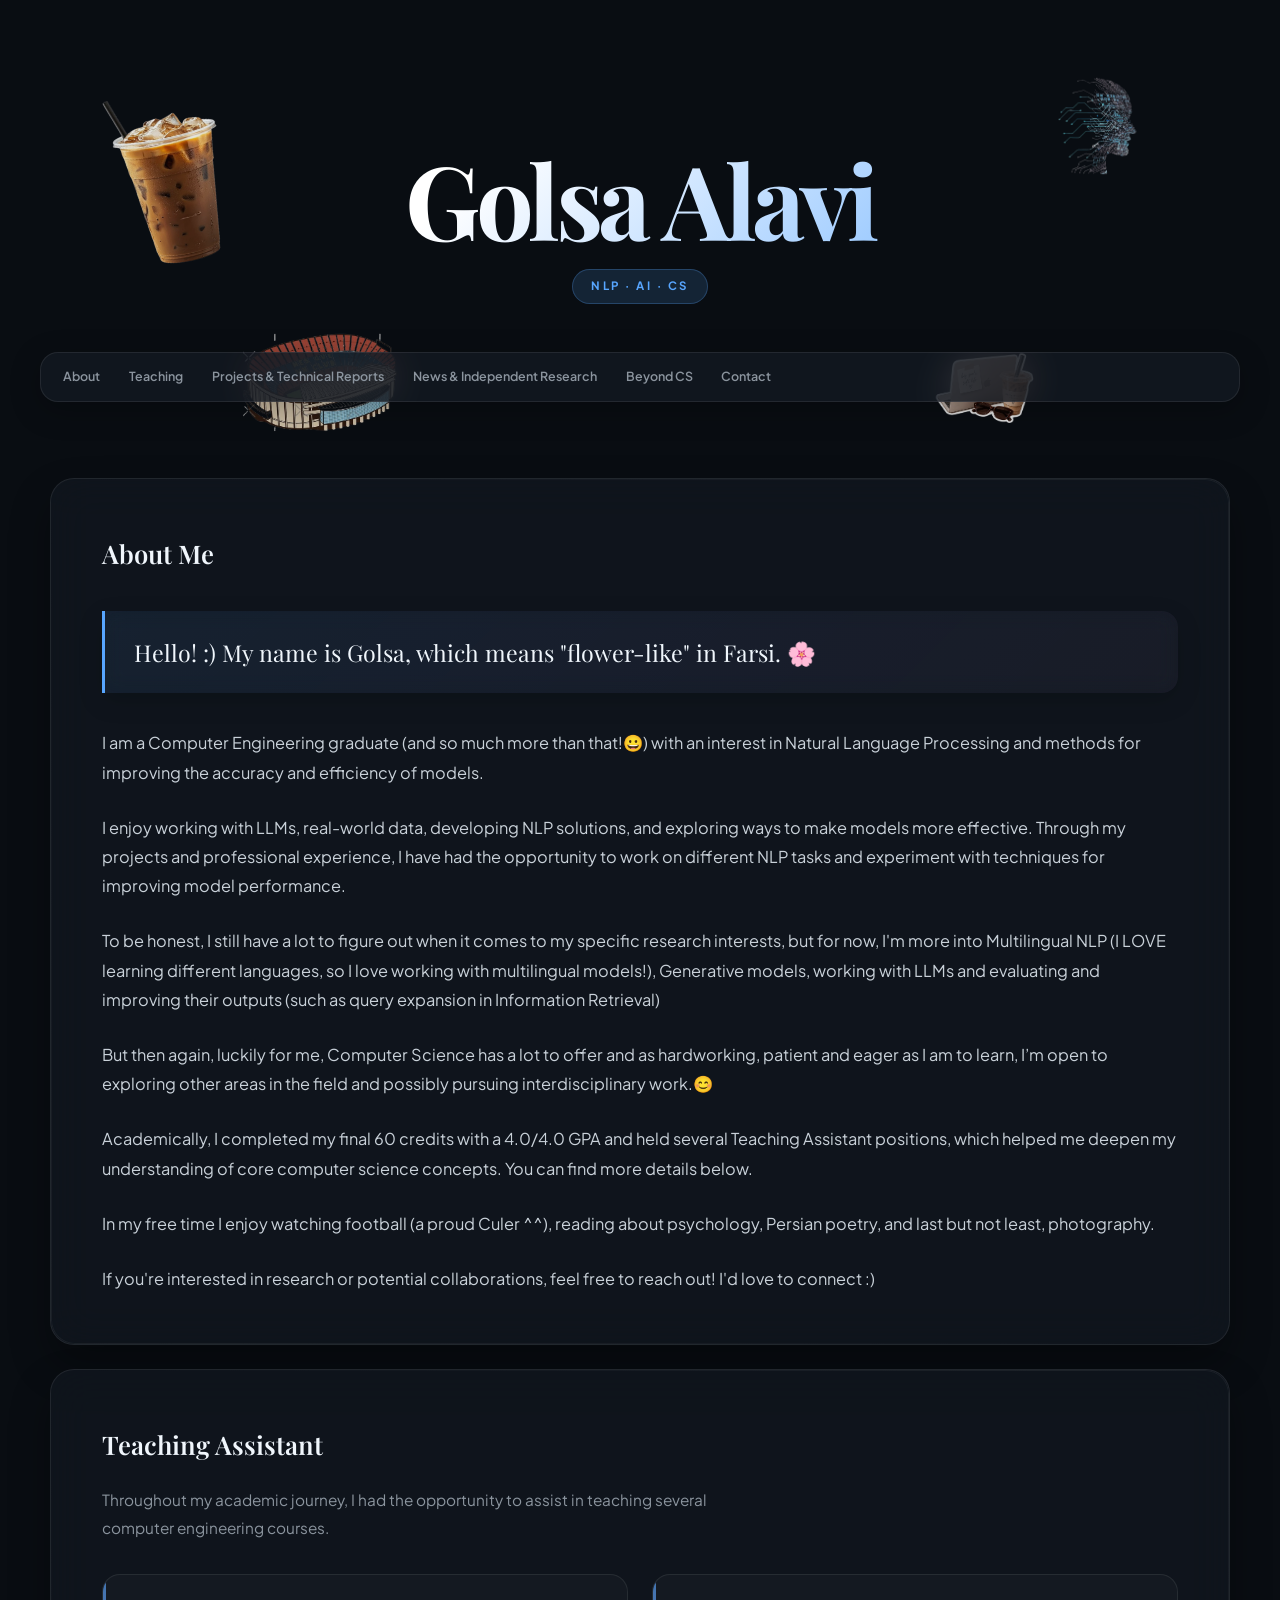
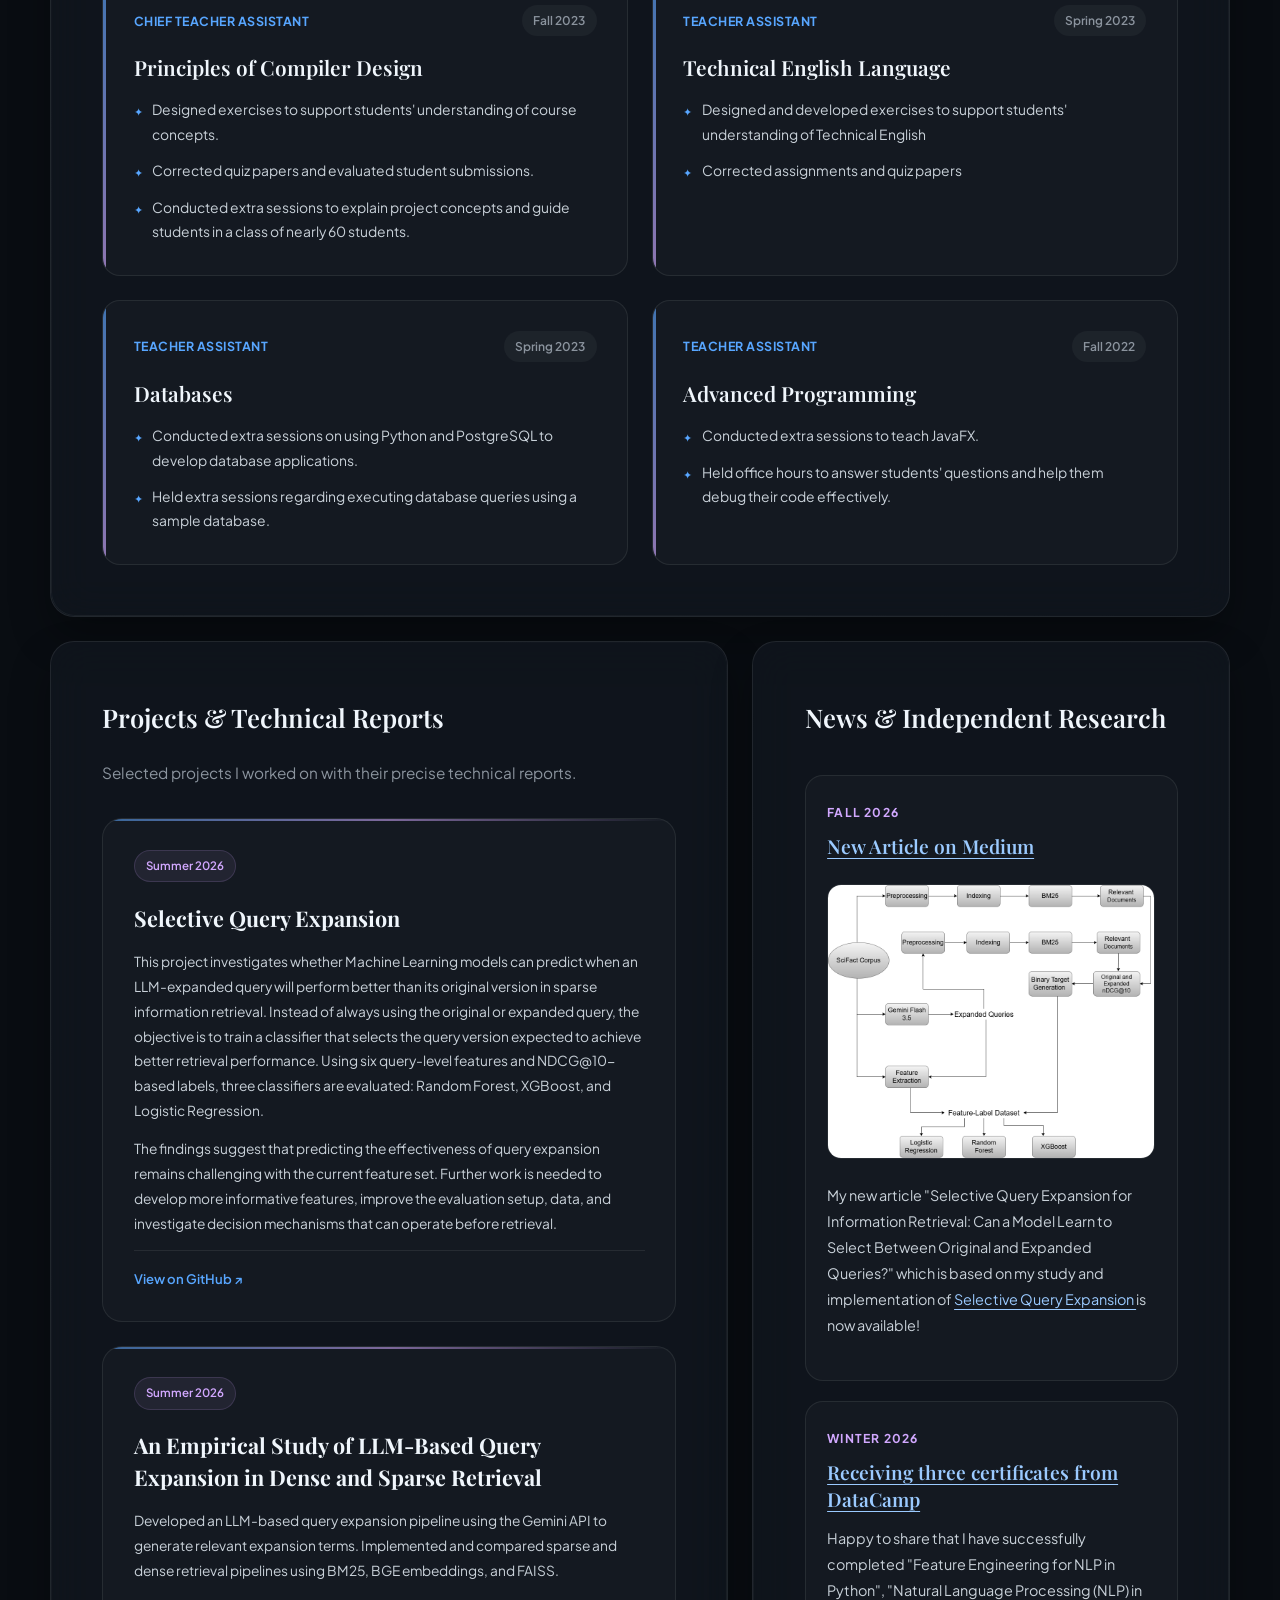
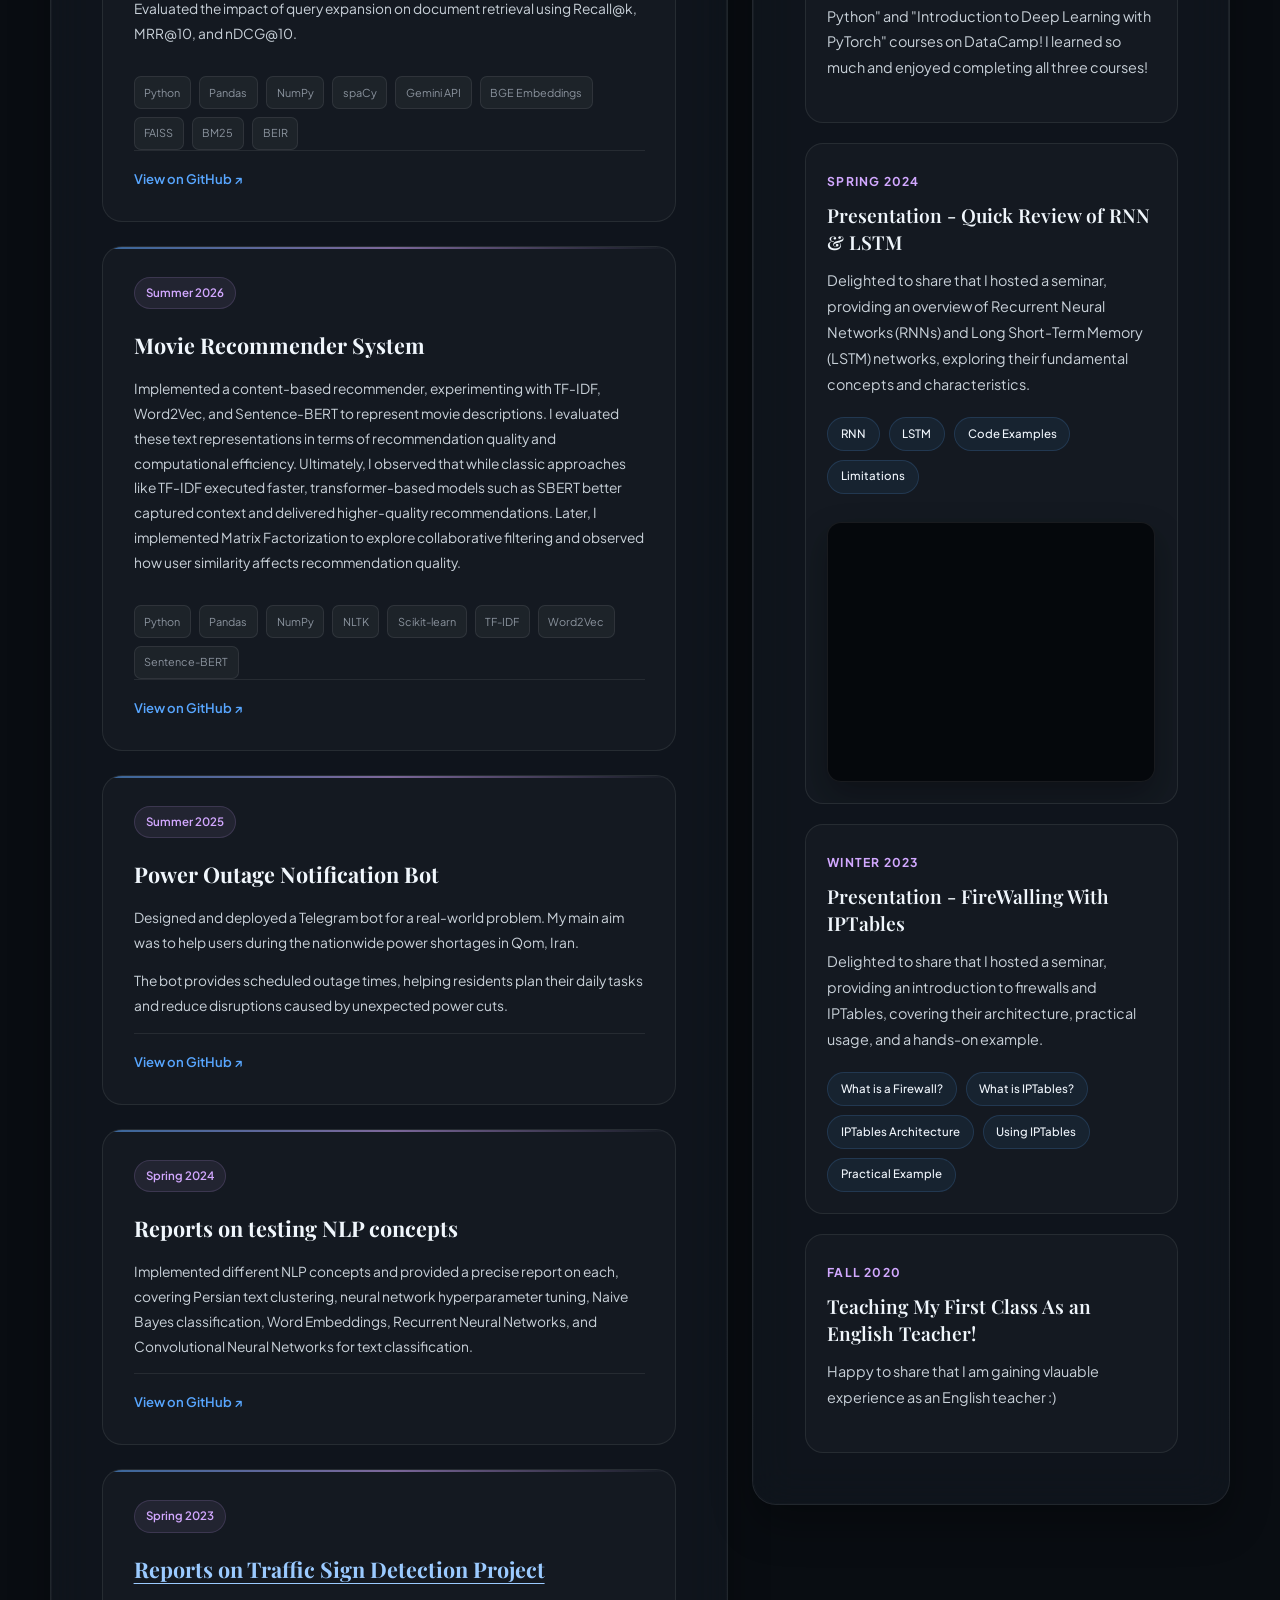
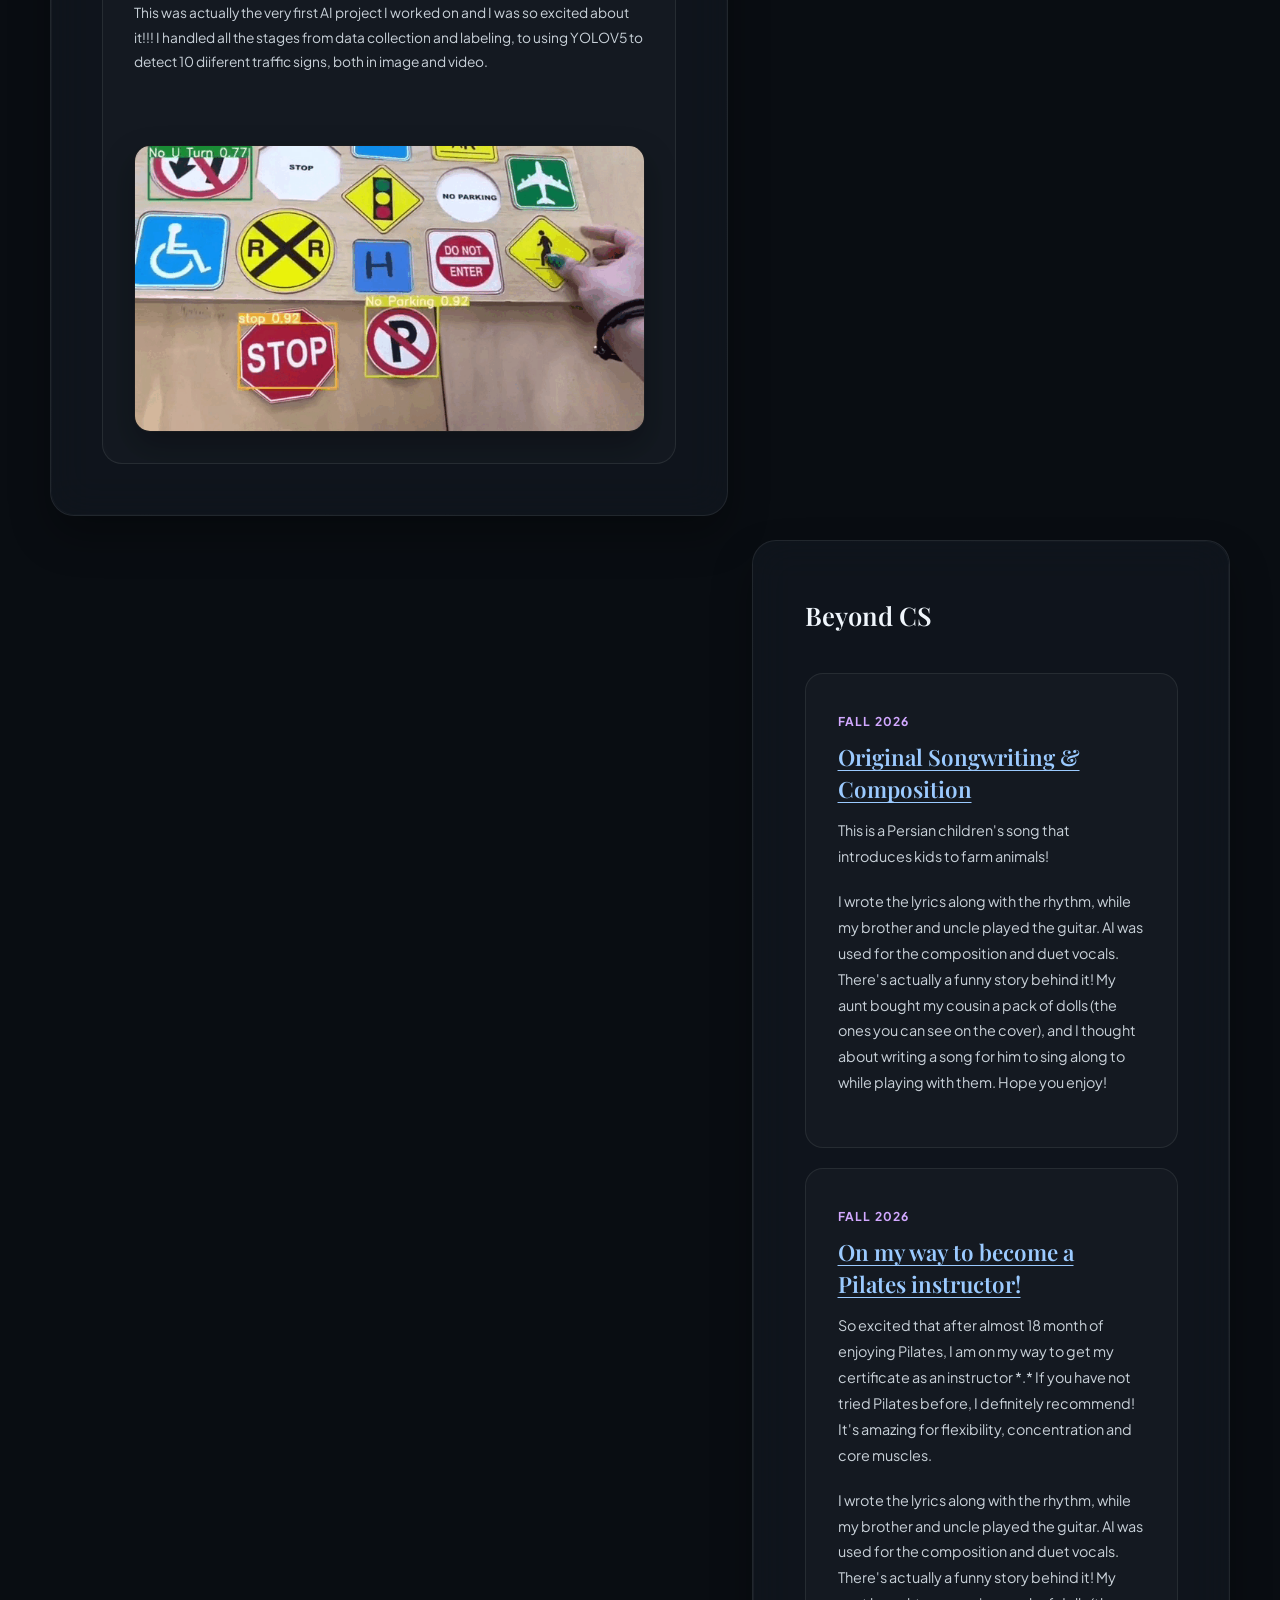
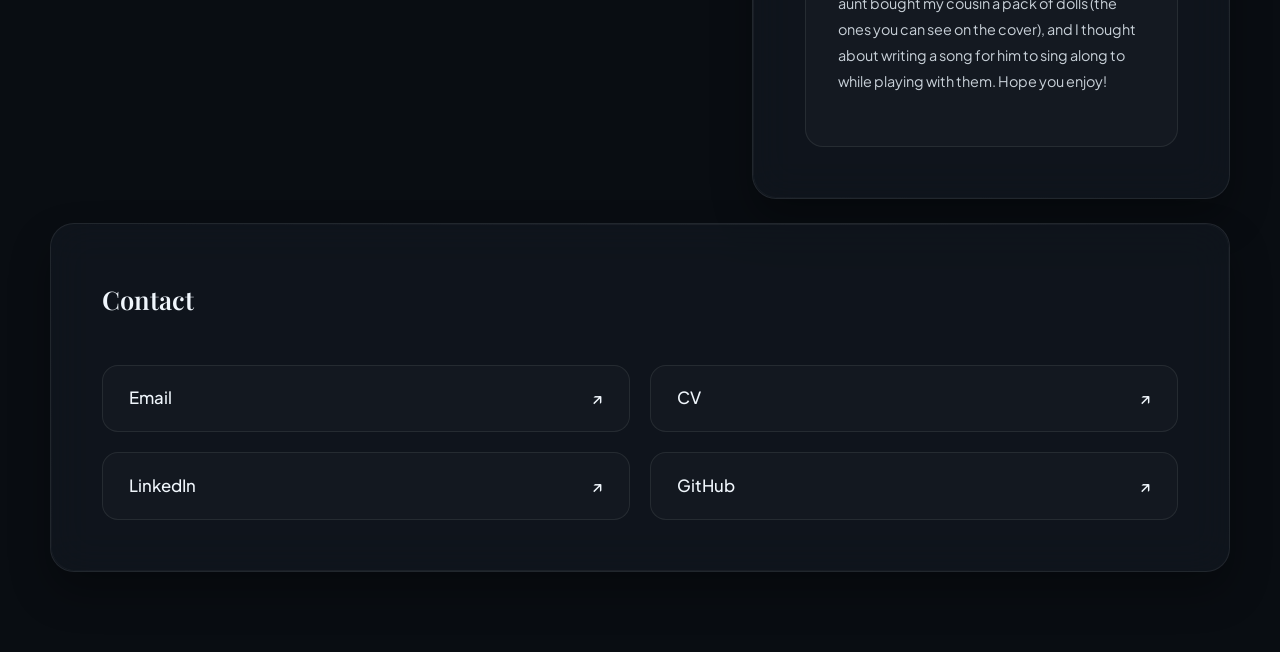
==== commit 5289e3d4: "Update index.html" ====
--- a/index.html
+++ b/index.html
@@ -588,6 +588,36 @@
       </div>
 
     </article>
+    <article class="presentation-card">
+
+      <div class="presentation-content">
+
+        <span class="presentation-date">Fall 2026</span>
+
+        <h3>
+          <a href="https://soundcloud.com/golsa-367698442/barsams-farm?c=1&p=a&si=39ee426f55b94bf999c708e1421b6012"
+             target="_blank"
+             rel="noopener noreferrer">
+On my way to become a Pilates instructor!
+          </a>
+        </h3>
+
+        <p class="presentation-description">
+          So excited that after almost 18 month of enjoying Pilates, I am on my way to get my certificate as an instructor *.*
+          If you have not tried Pilates before, I definitely recommend! It's amazing for flexibility, concentration and core muscles.
+        </p>
+
+        <p class="presentation-description">
+          I wrote the lyrics along with the rhythm, while my brother and uncle played the guitar. AI was used for the composition and duet vocals.
+
+          There's actually a funny story behind it! My aunt bought my cousin a pack of dolls (the ones you can see on the cover), and I thought about writing a song for him to sing along to while playing with them.
+
+          Hope you enjoy!
+        </p>
+
+      </div>
+
+    </article>
 
   </div>
 </section>
--- a/style.css
+++ b/style.css
@@ -269,7 +269,7 @@
 
 h2 {
   font-family: var(--font-serif);
-  font-size: 1.8rem;
+  font-size: 1.6rem;
   color: var(--text-bright);
   margin-bottom: 2.2rem;
   position: relative;
@@ -1403,18 +1403,42 @@
   }
 }
 /* =========================================
-   BEYOND CS SECTION
+   BEYOND CS - POSITION AND WIDTH
 ========================================= */
 
+/* Desktop: directly below News, same right column */
 #beyond-cs {
-  grid-column: 1 / -1;
-}
-
+  grid-column: 8 / -1 !important;
+  width: 100%;
+  min-width: 0;
+  justify-self: stretch;
+}
+
+/* Make the card fill the entire section width */
 #beyond-cs .presentation-grid {
+  display: grid;
   grid-template-columns: minmax(0, 1fr);
+  width: 100%;
 }
 
 #beyond-cs .presentation-card {
+  width: 100%;
+  max-width: none;
   min-width: 0;
-  padding: 1.8rem;
-}
+  box-sizing: border-box;
+}
+
+/* Tablet: News occupies columns 7–12 */
+@media (min-width: 721px) and (max-width: 1000px) {
+  #beyond-cs {
+    grid-column: 7 / -1 !important;
+  }
+}
+
+/* Mobile: sections stack vertically */
+@media (max-width: 720px) {
+  #beyond-cs {
+    grid-column: 1 / -1 !important;
+    width: 100%;
+  }
+}
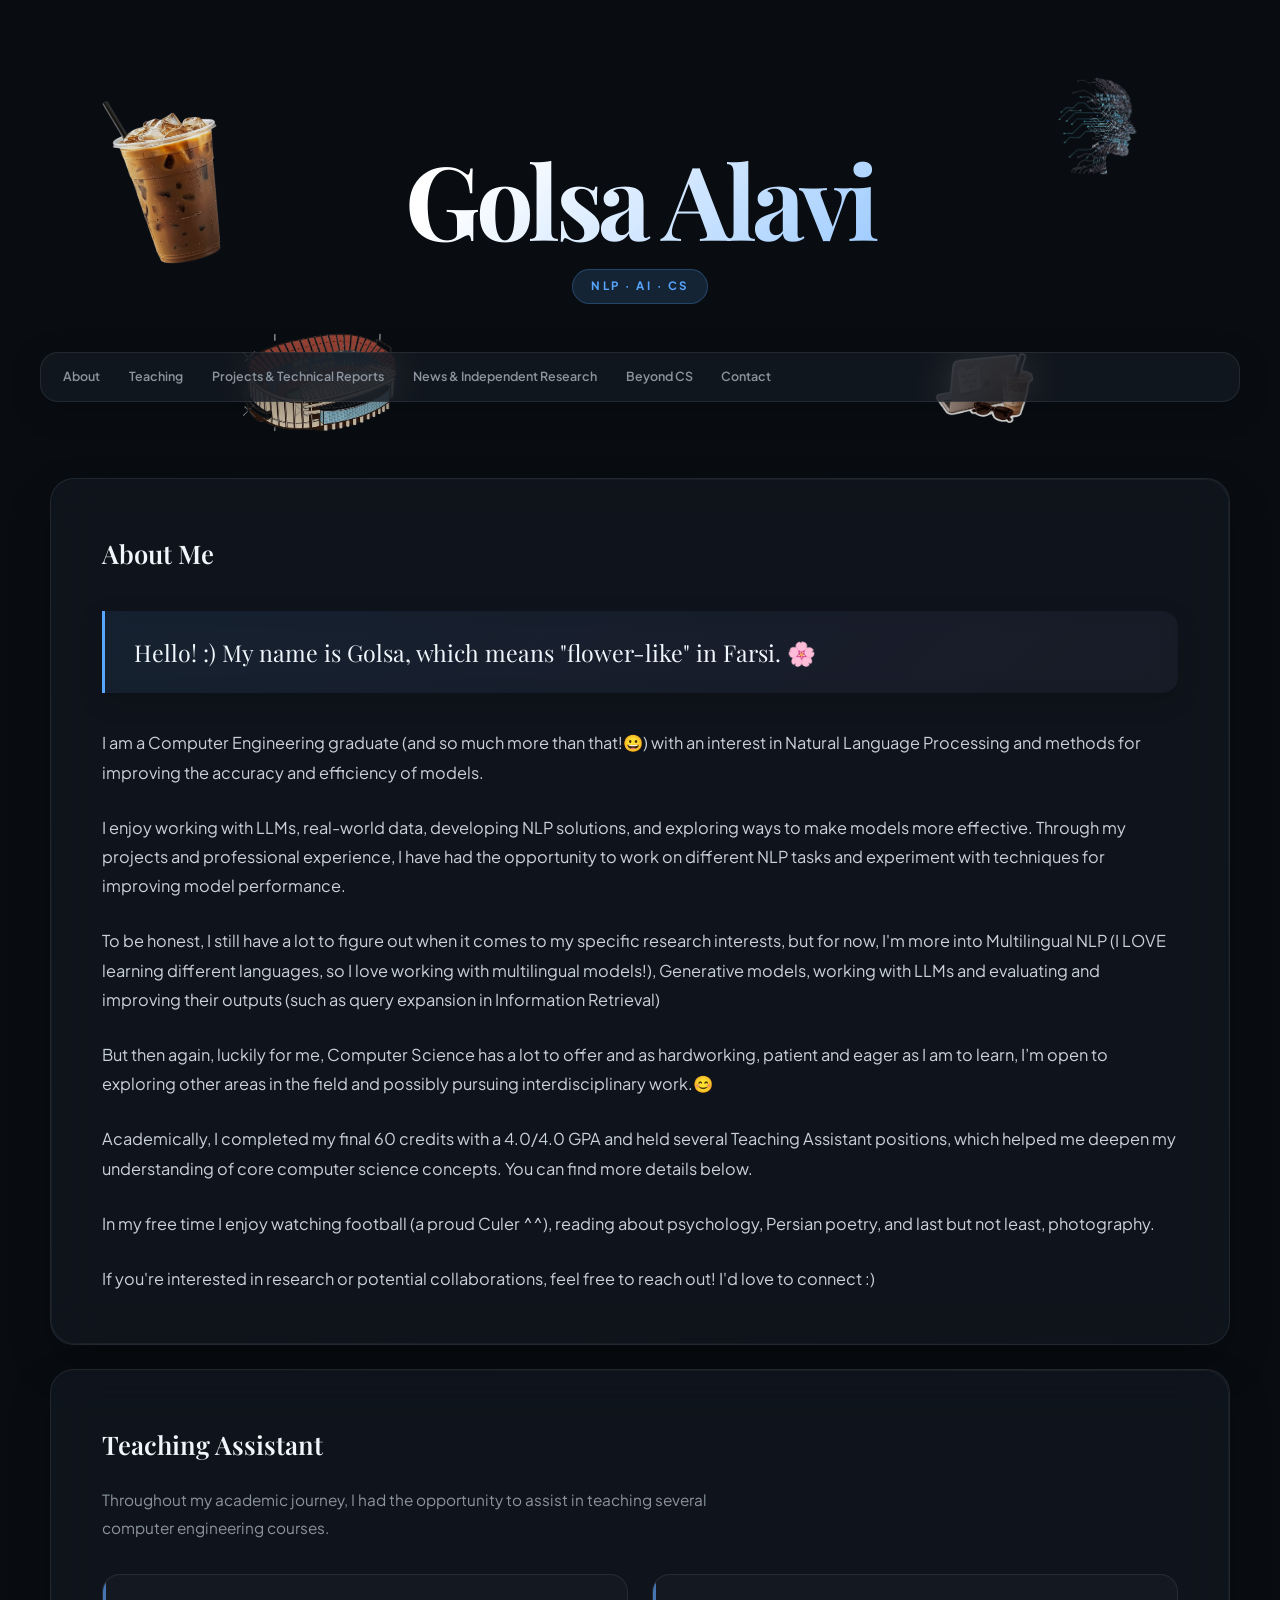
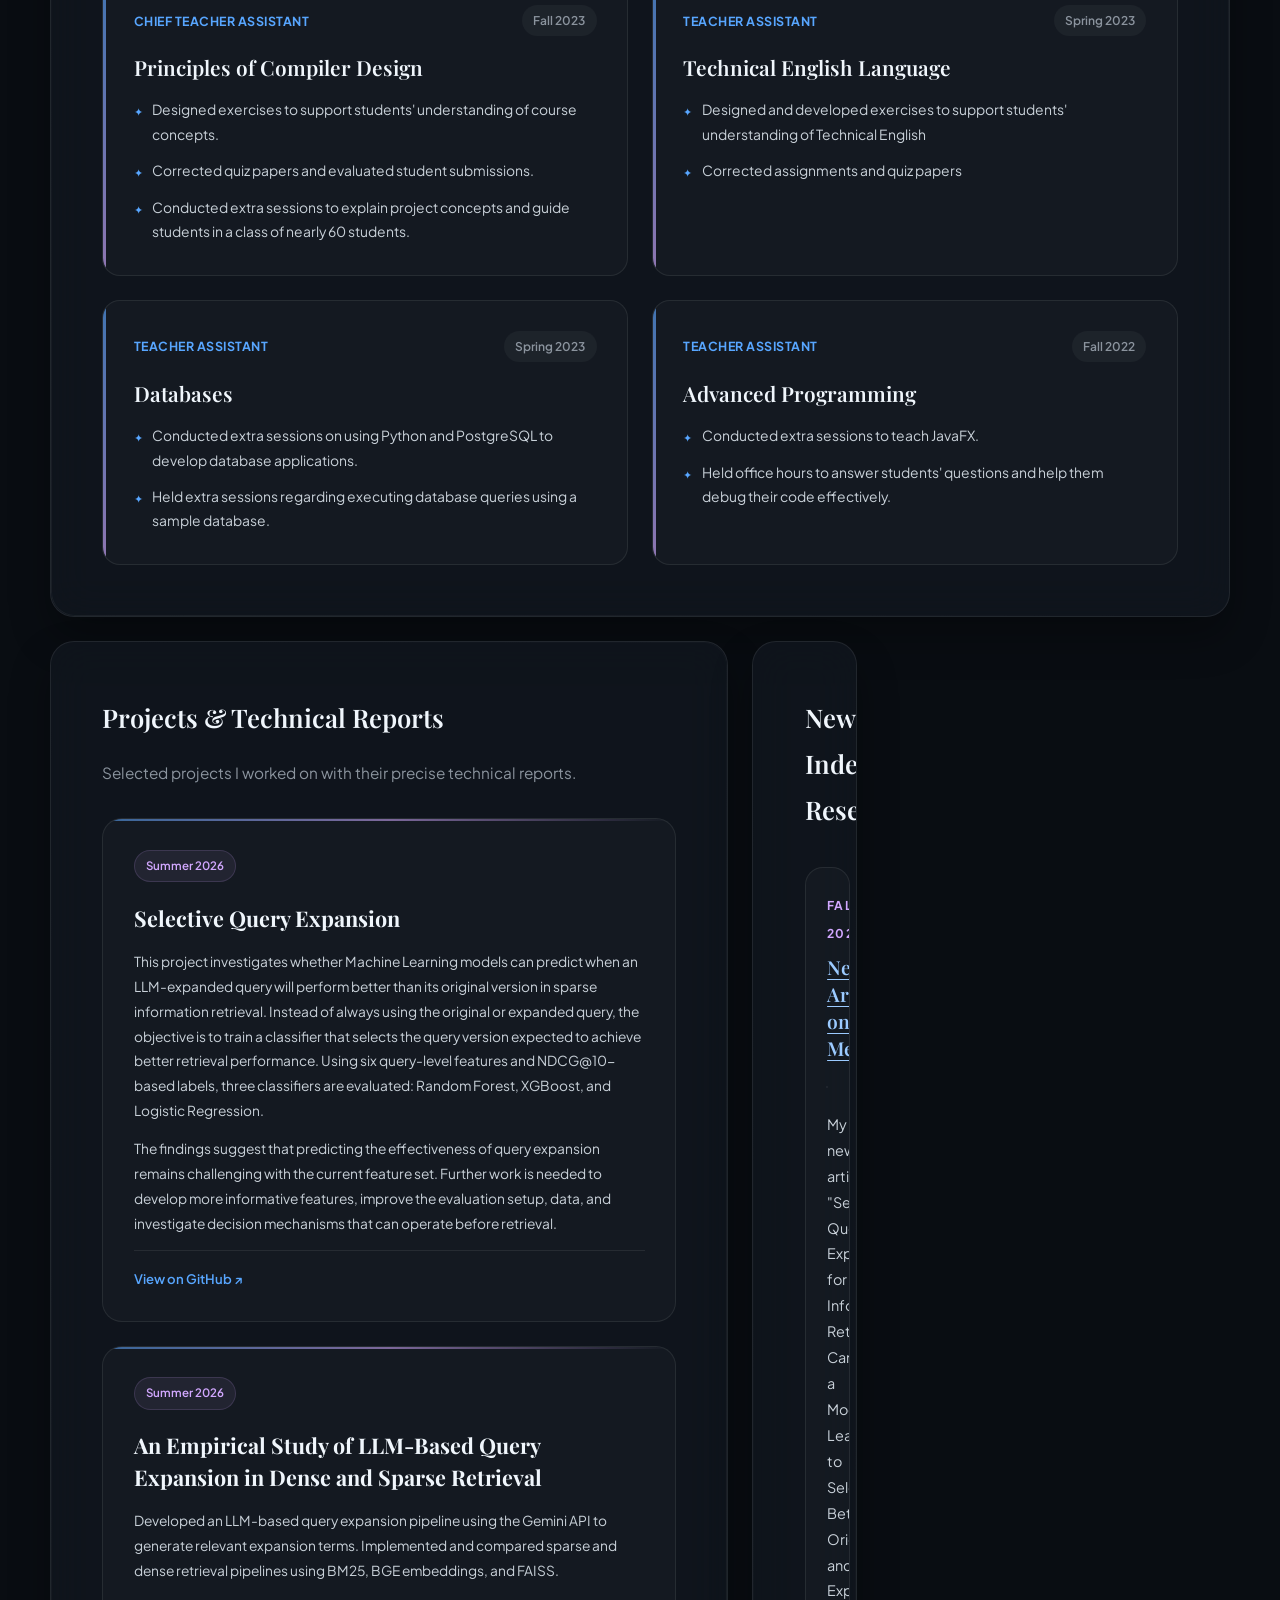
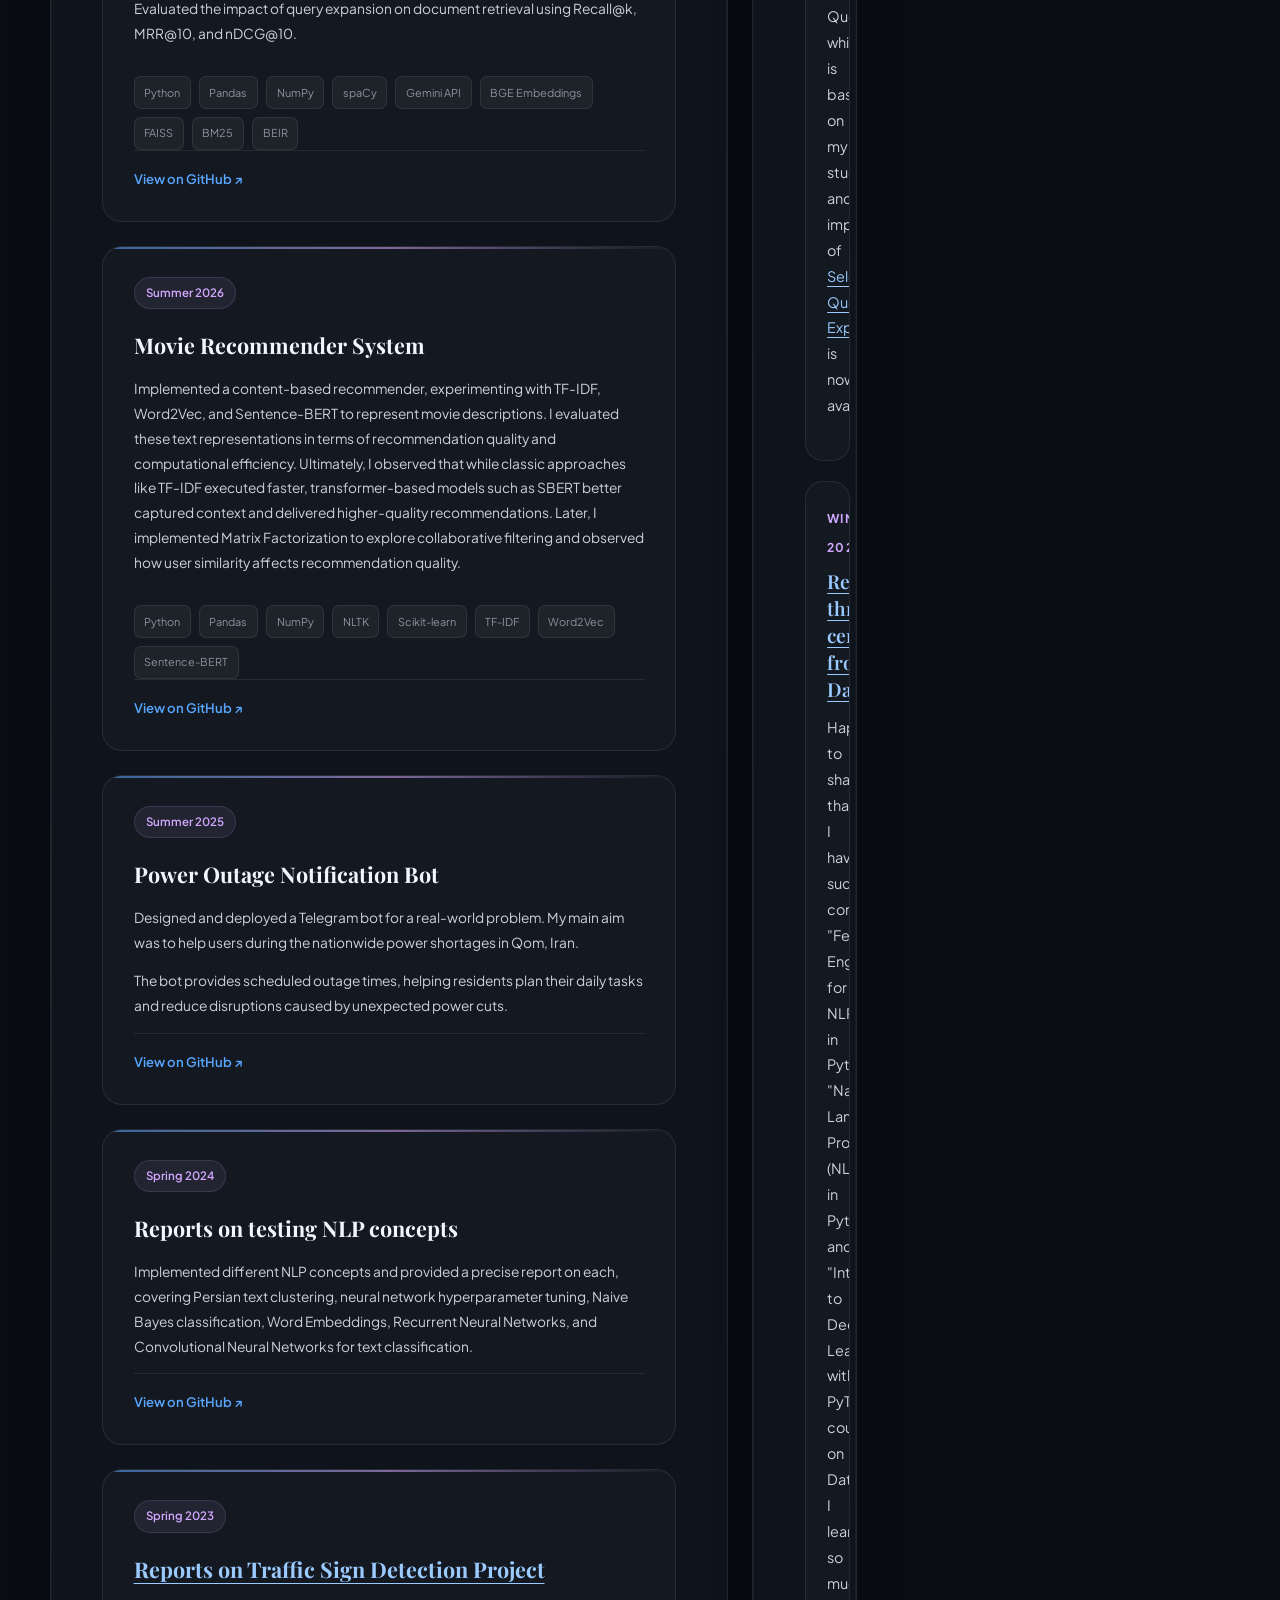
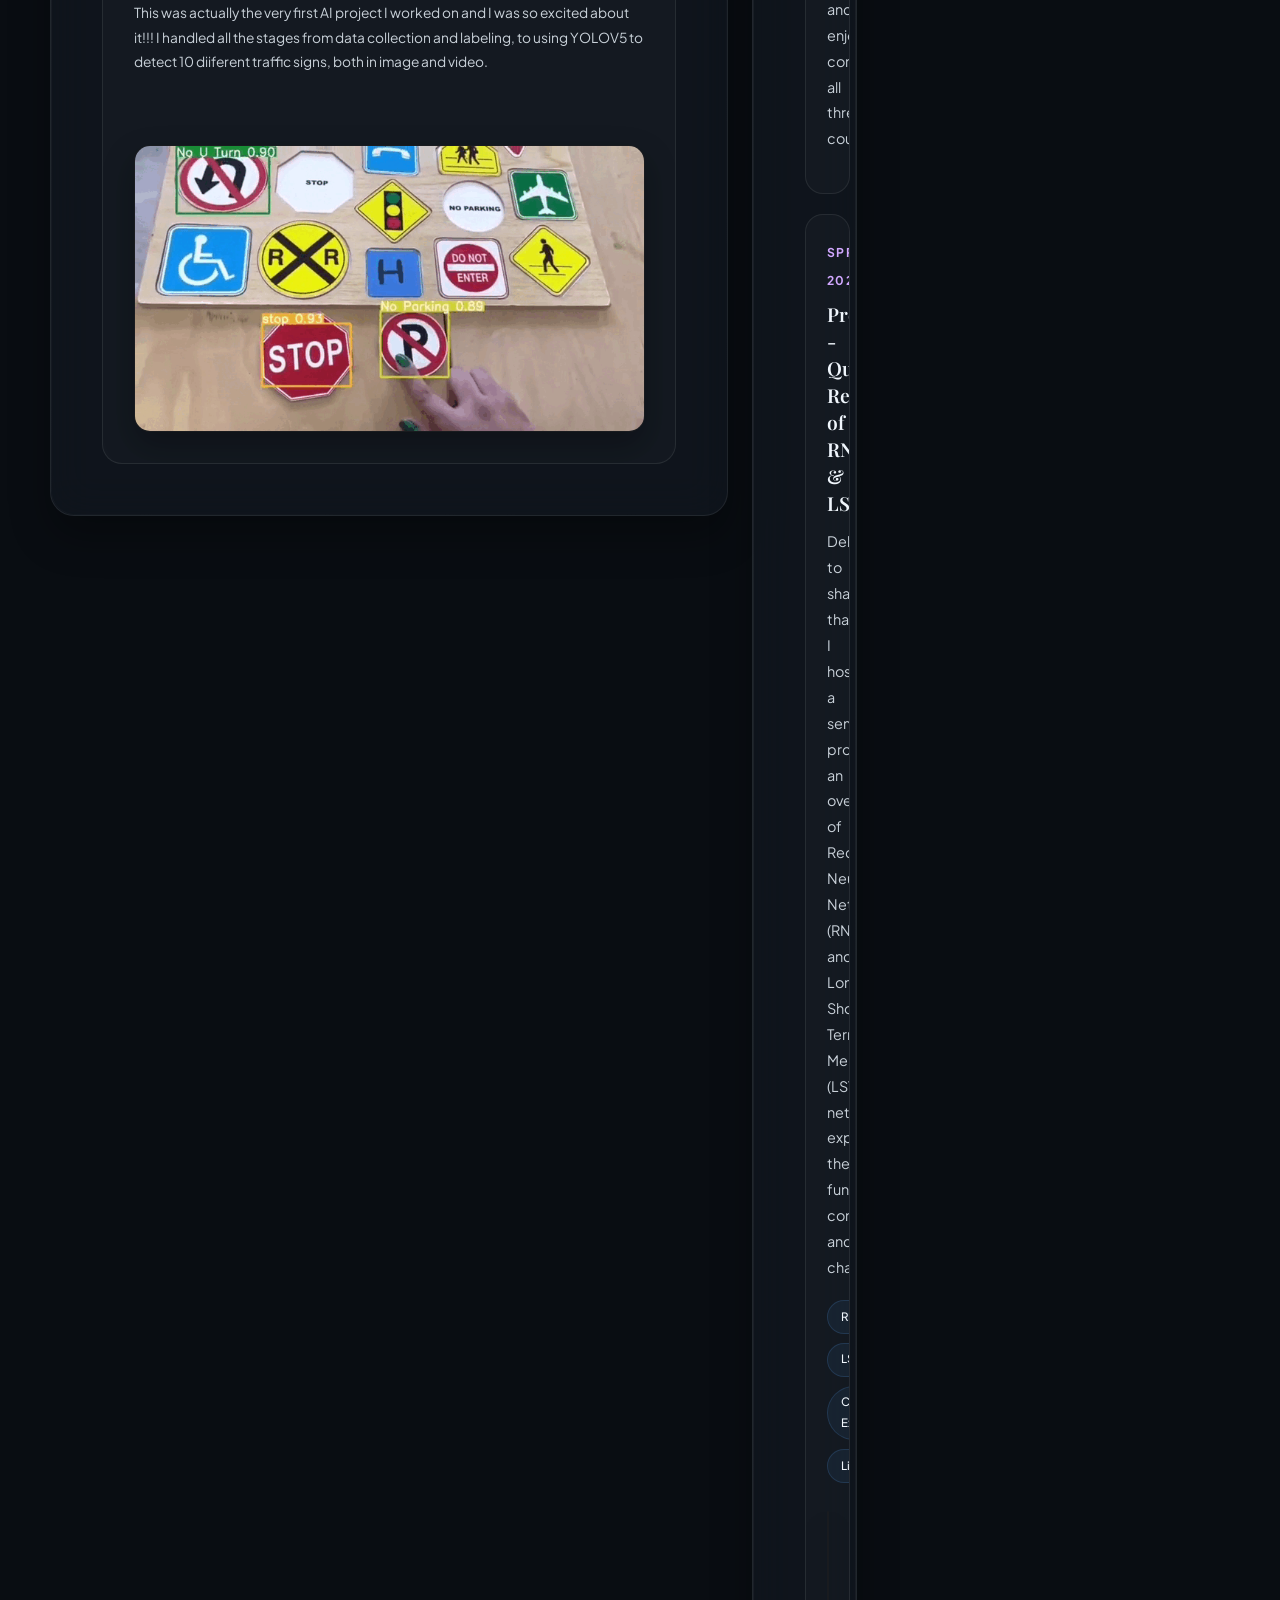
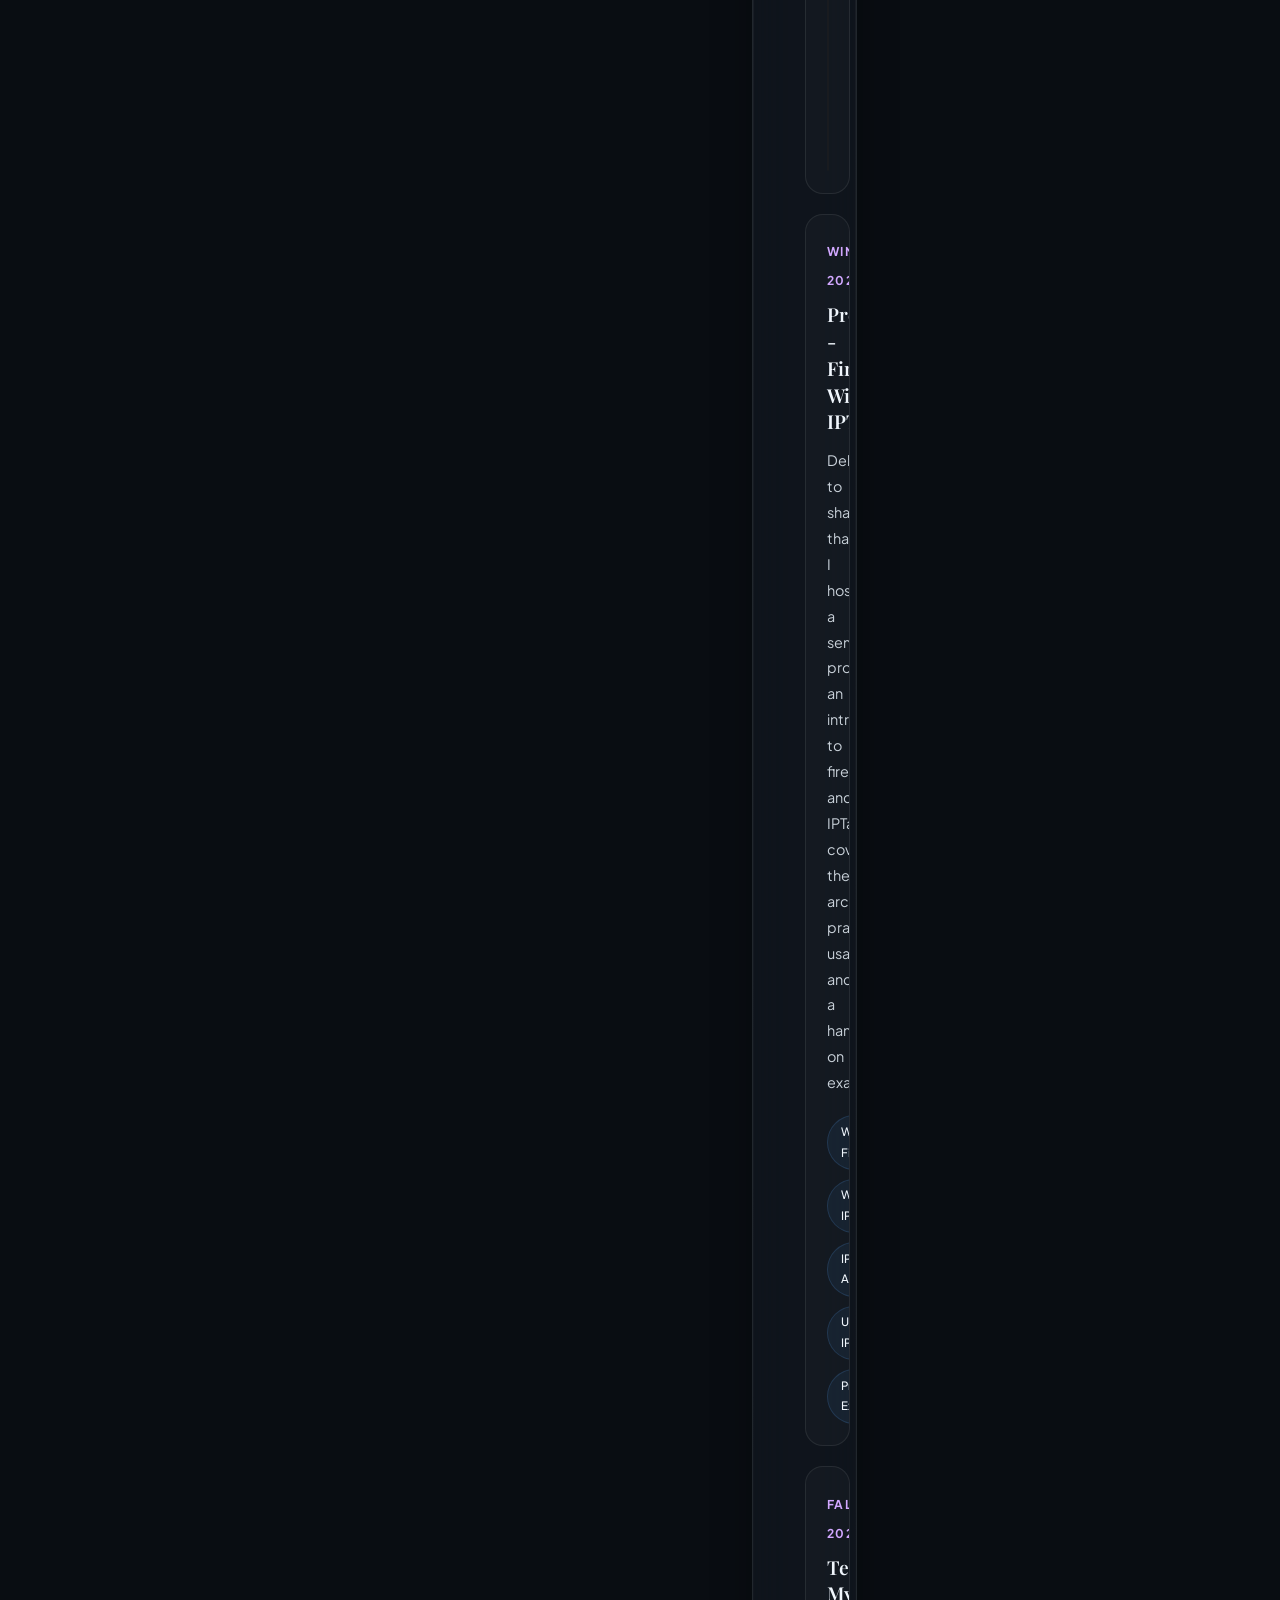
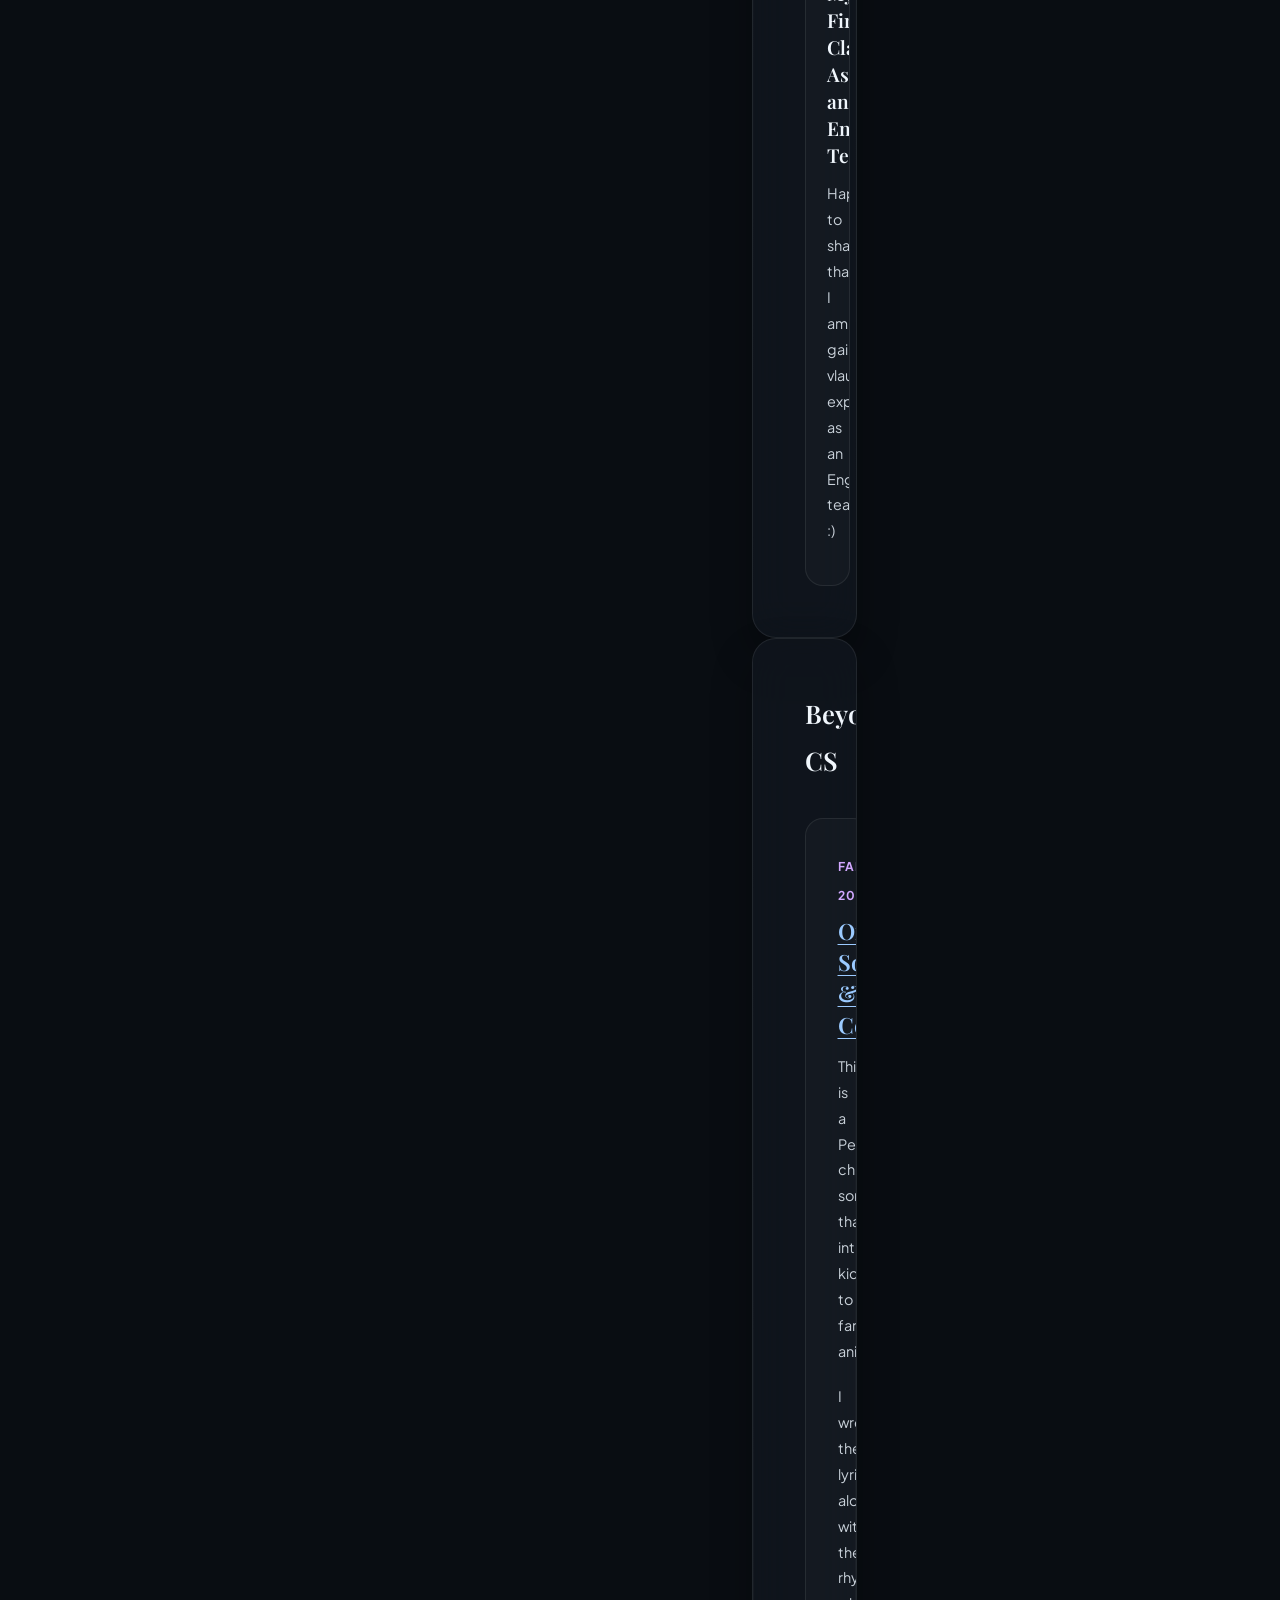
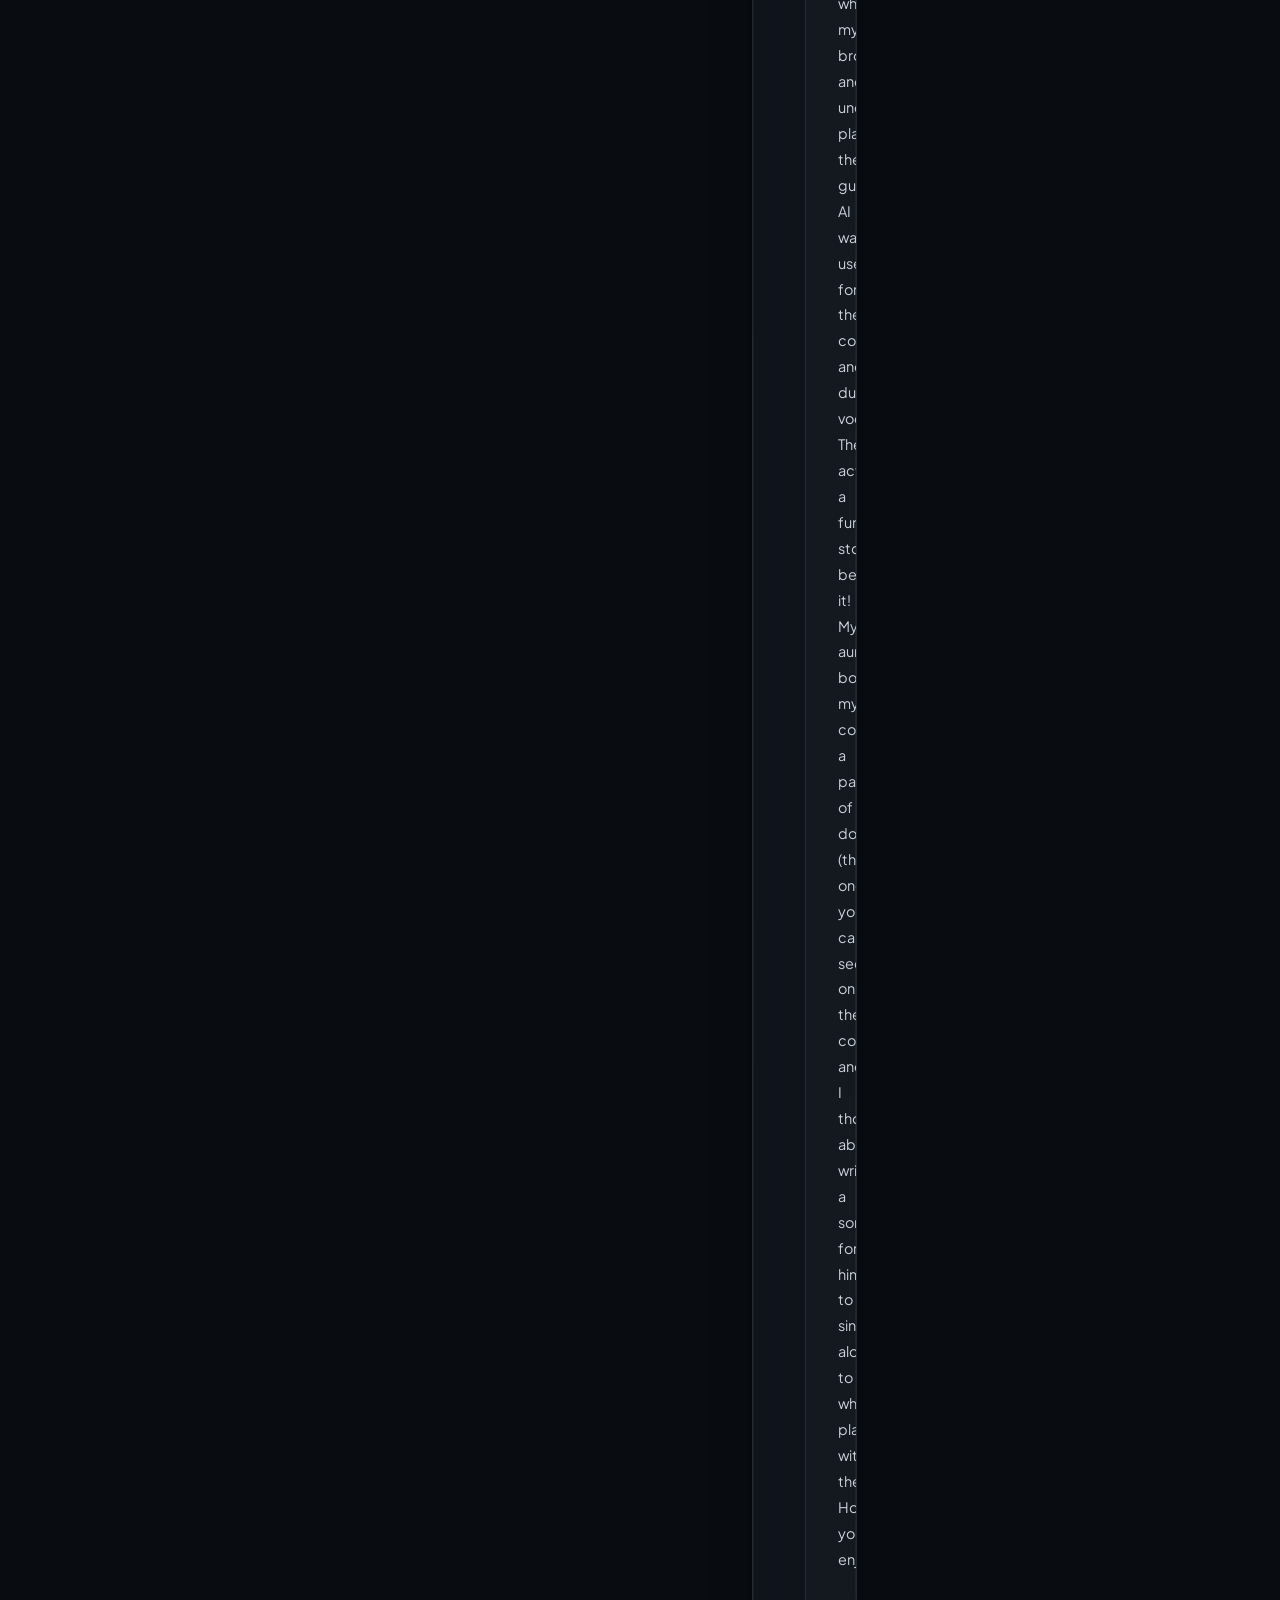
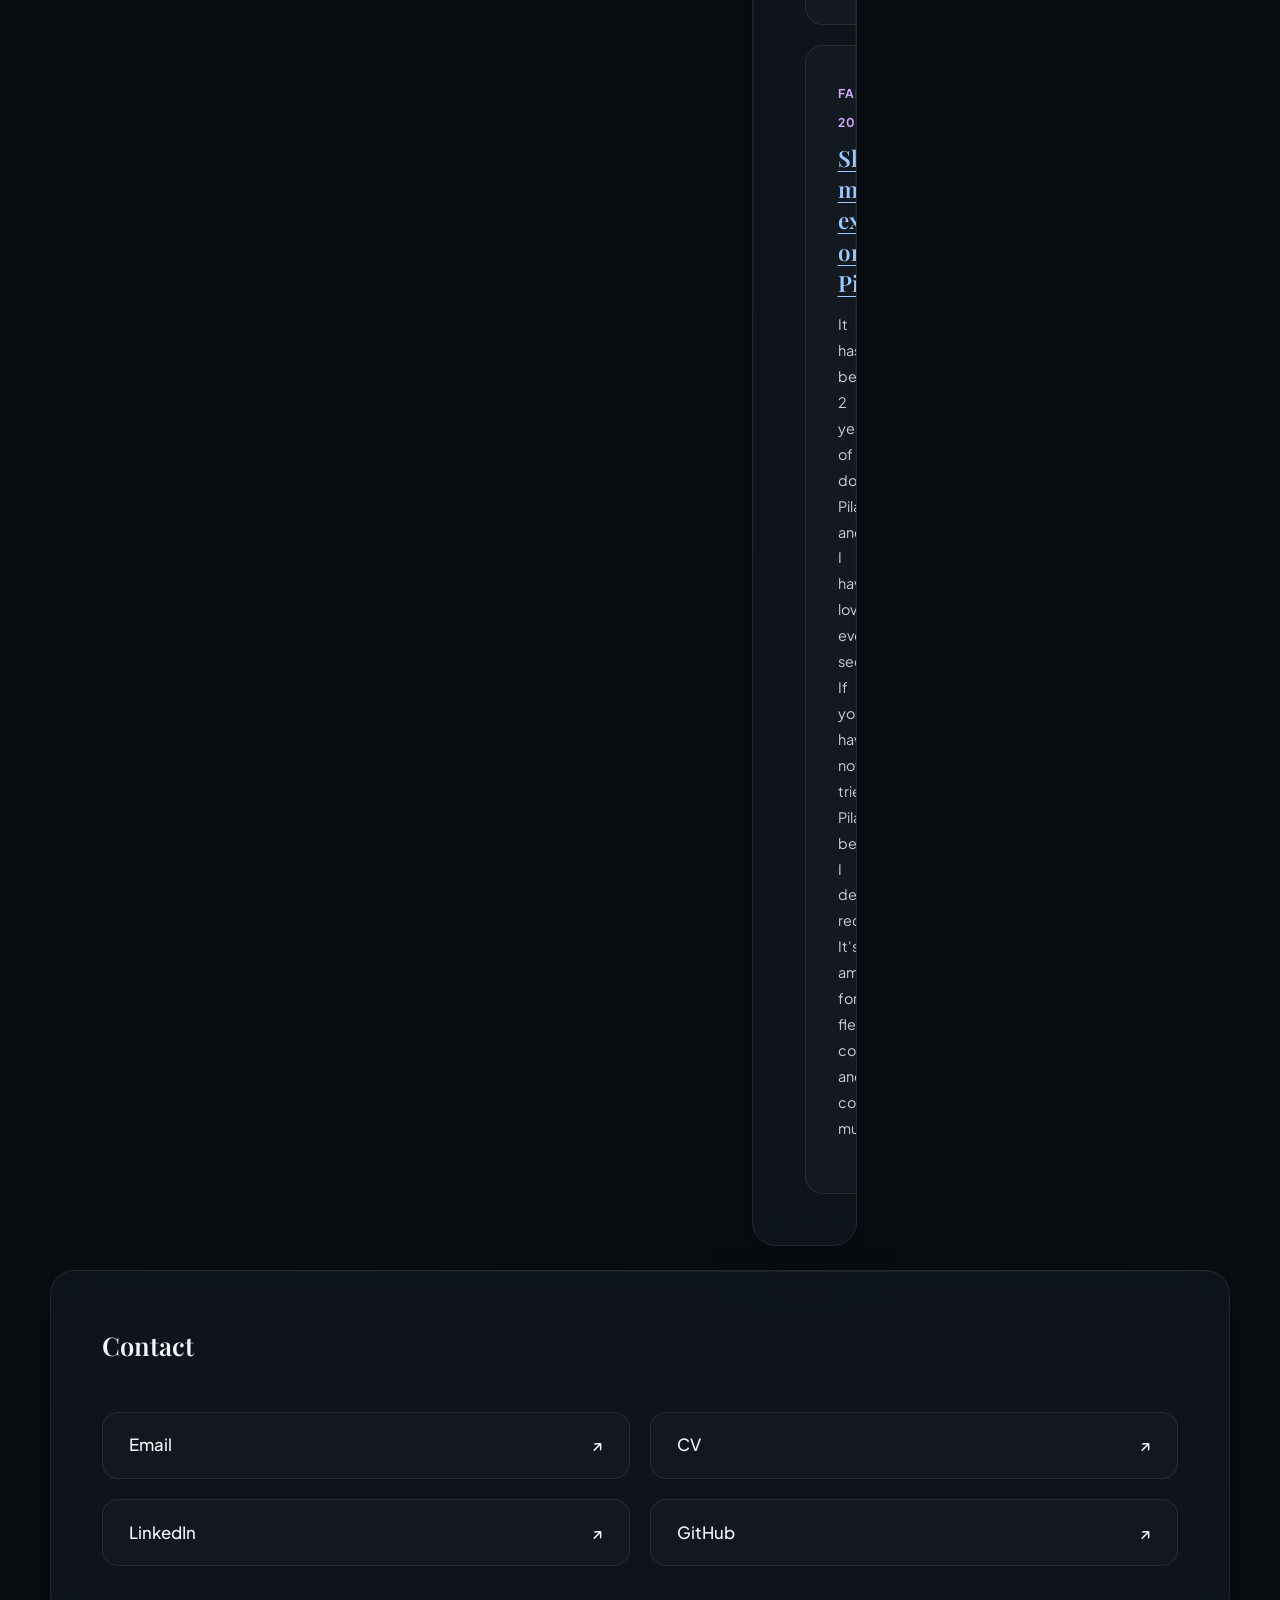
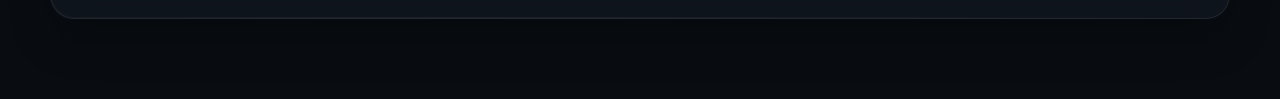
==== commit 8c9c019d: "Update index.html" ====
--- a/index.html
+++ b/index.html
@@ -411,7 +411,7 @@
 </section>
 
     <!-- News -->
-
+<div class="right-column">
     <section id="presentations">
       <h2>News & Independent Research</h2>
 
@@ -598,30 +598,22 @@
           <a href="https://soundcloud.com/golsa-367698442/barsams-farm?c=1&p=a&si=39ee426f55b94bf999c708e1421b6012"
              target="_blank"
              rel="noopener noreferrer">
-On my way to become a Pilates instructor!
+Sharing my experince on Pilates
           </a>
         </h3>
 
         <p class="presentation-description">
-          So excited that after almost 18 month of enjoying Pilates, I am on my way to get my certificate as an instructor *.*
+           It has been 2 years of doing Pilates and I have loved every second!
           If you have not tried Pilates before, I definitely recommend! It's amazing for flexibility, concentration and core muscles.
         </p>
 
-        <p class="presentation-description">
-          I wrote the lyrics along with the rhythm, while my brother and uncle played the guitar. AI was used for the composition and duet vocals.
-
-          There's actually a funny story behind it! My aunt bought my cousin a pack of dolls (the ones you can see on the cover), and I thought about writing a song for him to sing along to while playing with them.
-
-          Hope you enjoy!
-        </p>
-
       </div>
 
     </article>
 
   </div>
 </section>
-
+</div>
     
     <section id="contact">
       <h2>Contact</h2>
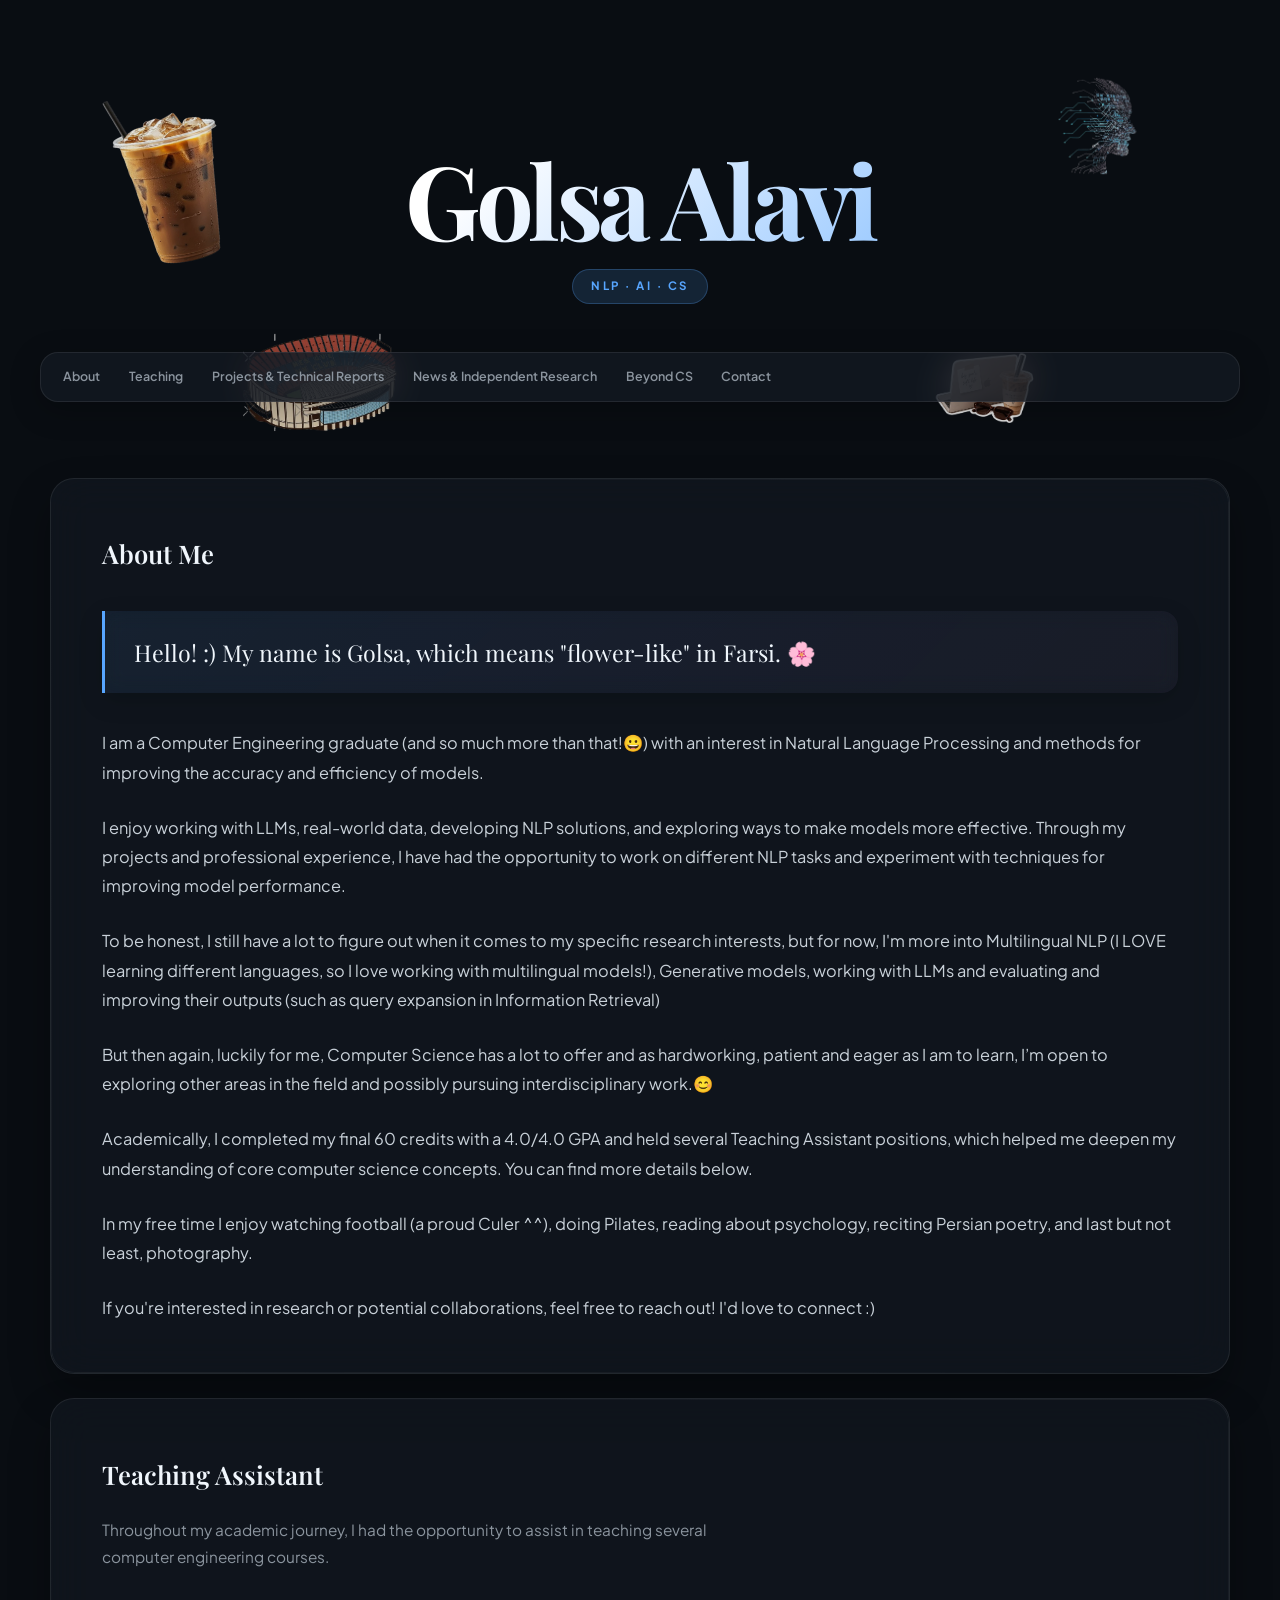
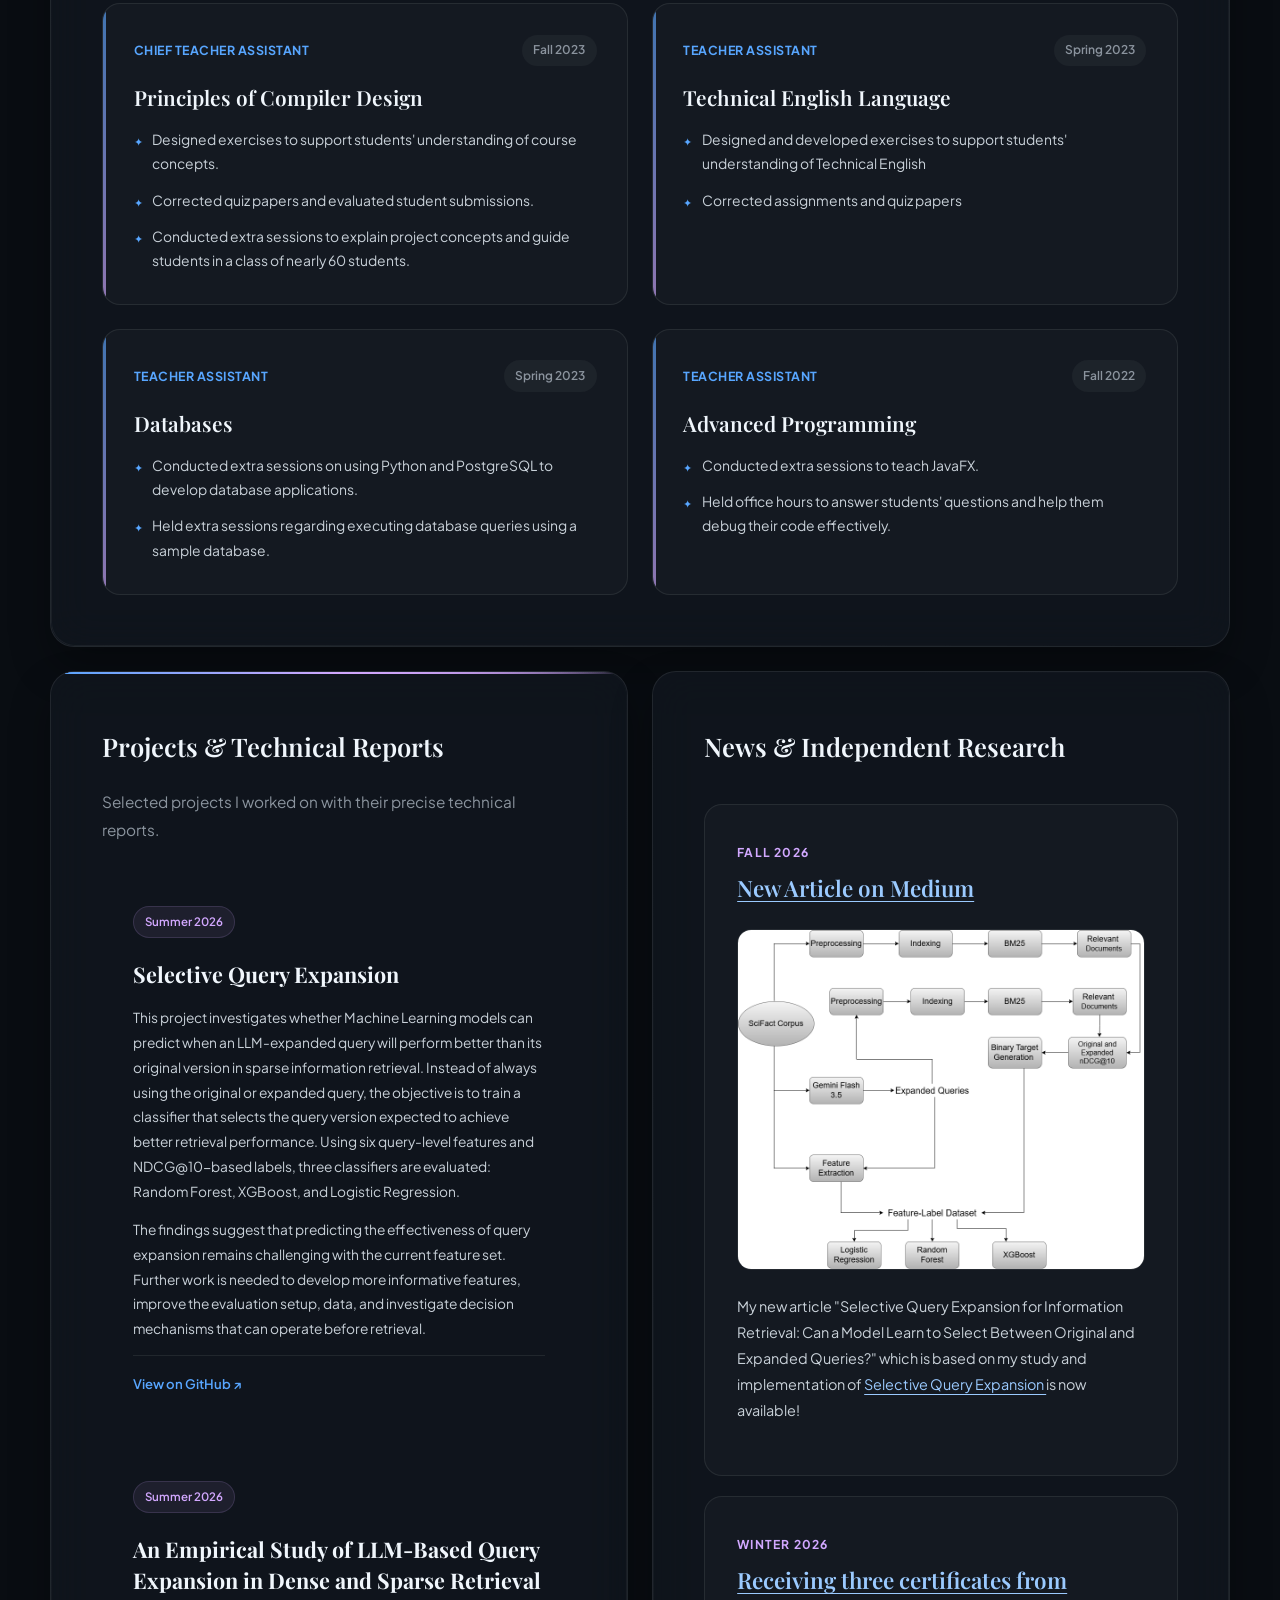
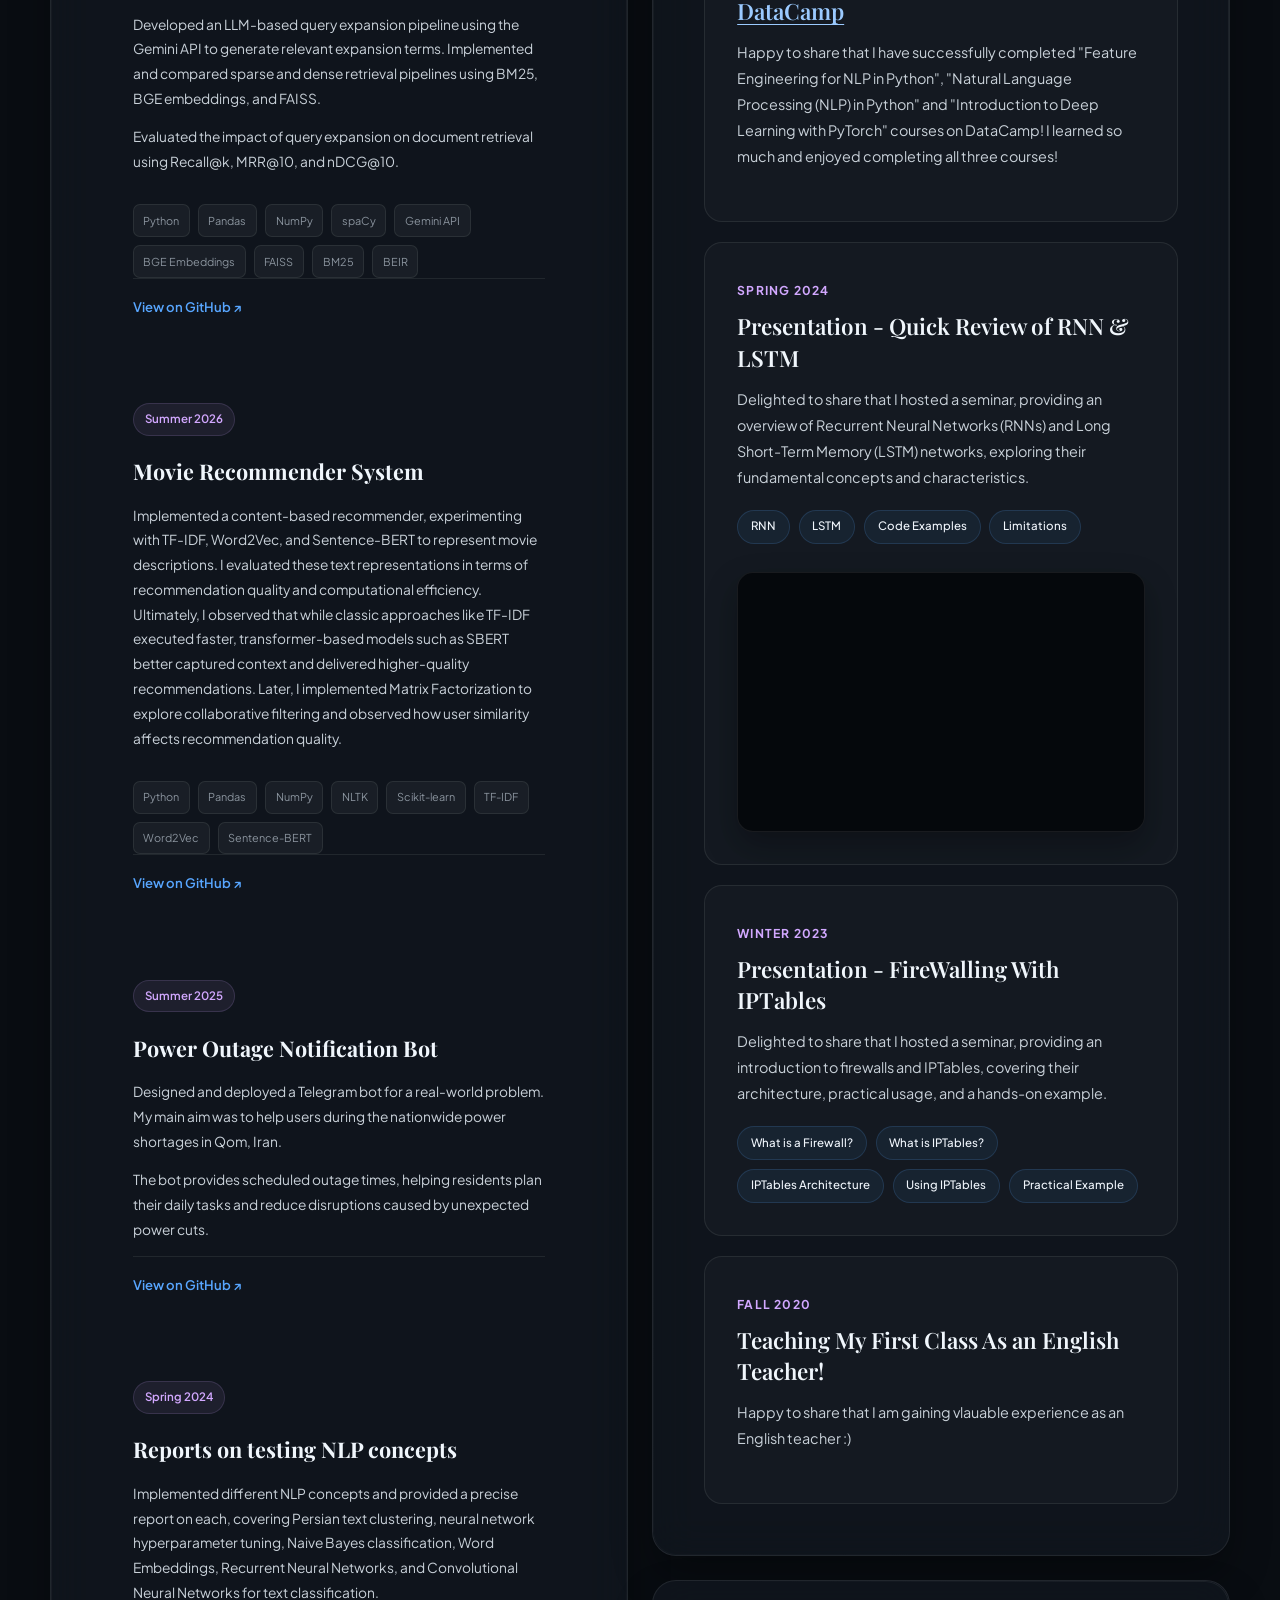
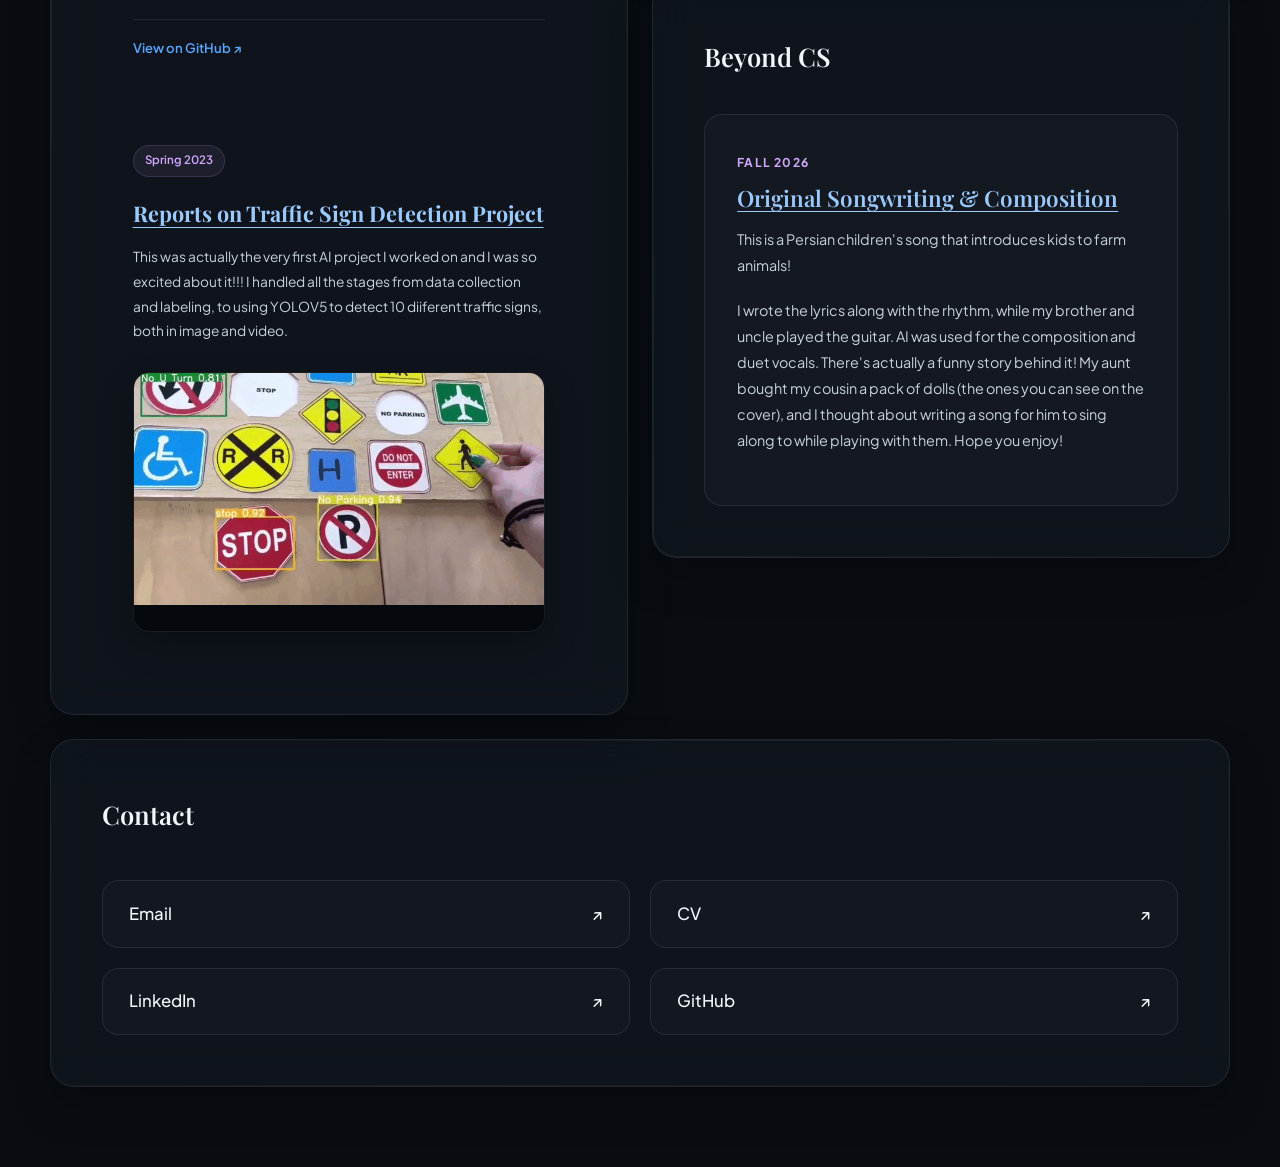
==== commit c04cbe5f: "Update index.html" ====
--- a/index.html
+++ b/index.html
@@ -100,8 +100,8 @@
 
       <p>
         In my free time I enjoy watching football
-        (a proud Culer ^^), reading about psychology,
-        Persian poetry, and last but not least,
+        (a proud Culer ^^), doing Pilates, reading about psychology,
+        reciting Persian poetry, and last but not least,
         photography.
       </p>
 
@@ -588,28 +588,7 @@
       </div>
 
     </article>
-    <article class="presentation-card">
-
-      <div class="presentation-content">
-
-        <span class="presentation-date">Fall 2026</span>
-
-        <h3>
-          <a href="https://soundcloud.com/golsa-367698442/barsams-farm?c=1&p=a&si=39ee426f55b94bf999c708e1421b6012"
-             target="_blank"
-             rel="noopener noreferrer">
-Sharing my experince on Pilates
-          </a>
-        </h3>
-
-        <p class="presentation-description">
-           It has been 2 years of doing Pilates and I have loved every second!
-          If you have not tried Pilates before, I definitely recommend! It's amazing for flexibility, concentration and core muscles.
-        </p>
-
-      </div>
-
-    </article>
+   
 
   </div>
 </section>
--- a/style.css
+++ b/style.css
@@ -825,26 +825,17 @@
    PROJECTS SECTION
 ========================================= */
 
+#projects .projects-grid,
 .projects-grid {
   display: grid;
-  grid-template-columns: repeat(2, minmax(0, 1fr));
-  gap: 1.25rem;
-}
-
-.project-card {
-  background: rgba(255, 255, 255, 0.025);
-  border: 1px solid var(--border);
-  border-radius: 20px;
-  padding: 1.7rem;
-  position: relative;
-  overflow: hidden;
-  display: flex;
-  flex-direction: column;
-  transition:
-    transform 0.35s ease,
-    border-color 0.35s ease,
-    background 0.35s ease,
-    box-shadow 0.35s ease;
+  grid-template-columns: minmax(0, 1fr);
+  gap: 1.5rem;
+  align-items: stretch;
+}
+
+#projects .project-card {
+  width: 100%;
+  height: auto;
 }
 
 .project-card::after {
@@ -1228,86 +1219,70 @@
   }
 }
 
+
 /* =========================================
-   FLEXIBLE MULTI-COLUMN PAGE LAYOUT
-   Projects and News/Presentations sit side by side on desktop.
+   MAIN PAGE LAYOUT
 ========================================= */
+
 main.container {
-  display: grid;
-  grid-template-columns: repeat(12, minmax(0, 1fr));
-  align-items: start;
-  column-gap: 1.5rem;
-  row-gap: 1.5rem;
-  padding-bottom: 5rem;
-}
-
-main.container > section {
-  min-width: 0;
-  width: 100%;
-  margin: 0;
-}
-
+    display: grid;
+    grid-template-columns: repeat(12, minmax(0, 1fr));
+    align-items: start;
+    column-gap: 1.5rem;
+    row-gap: 1.5rem;
+    padding-bottom: 5rem;
+}
+
+/* Full-width sections */
 #about,
 #teaching,
 #contact {
-  grid-column: 1 / -1;
-}
-
+    grid-column: 1 / -1;
+    width: 100%;
+    min-width: 0;
+}
+
+/* Projects: left column */
 #projects {
-  grid-column: span 7;
-}
-
-#presentations {
-  grid-column: span 5;
-}
-
-#projects .projects-grid,
-#presentations .presentation-grid {
-  grid-template-columns: minmax(0, 1fr);
-}
-
-#projects .project-card,
-#presentations .presentation-card {
-  min-width: 0;
-}
-
-#presentations .presentation-card {
-  padding: 1.35rem;
-}
-
-#presentations .presentation-content h3 {
-  font-size: clamp(1.1rem, 1.5vw, 1.35rem);
-}
-
-#presentations .video-wrapper {
-  width: 100%;
-  aspect-ratio: 16 / 9;
-  overflow: hidden;
-  border-radius: 14px;
-}
-
-#presentations .video-wrapper iframe {
-  display: block;
-  width: 100%;
-  height: 100%;
-  border: 0;
-}
-
-@media (max-width: 1000px) {
-  main.container {
-    column-gap: 1rem;
-    row-gap: 1rem;
-  }
-
-  #projects,
-  #presentations {
     grid-column: span 6;
-  }
-
-  section {
-    padding: clamp(1.4rem, 3vw, 2rem);
-  }
-}
+    width: 100%;
+    min-width: 0;
+}
+
+/* News + Beyond CS: right column */
+.right-column {
+    grid-column: span 6;
+    width: 100%;
+    min-width: 0;
+    display: flex;
+    flex-direction: column;
+    gap: 1.5rem;
+}
+
+/* Make cards fill their sections */
+#presentations .presentation-card,
+#beyond-cs .presentation-card {
+    width: 100%;
+    min-width: 0;
+}
+
+/* Responsive layout */
+@media (max-width: 900px) {
+    main.container {
+        display: flex;
+        flex-direction: column;
+        gap: 1.5rem;
+    }
+
+    #about,
+    #teaching,
+    #projects,
+    .right-column,
+    #contact {
+        width: 100%;
+    }
+}
+
 
 /* =========================================
    HERO DECORATIONS - MOBILE RESPONSIVE
@@ -1402,43 +1377,3 @@
     gap: 0.55rem 1rem;
   }
 }
-/* =========================================
-   BEYOND CS - POSITION AND WIDTH
-========================================= */
-
-/* Desktop: directly below News, same right column */
-#beyond-cs {
-  grid-column: 8 / -1 !important;
-  width: 100%;
-  min-width: 0;
-  justify-self: stretch;
-}
-
-/* Make the card fill the entire section width */
-#beyond-cs .presentation-grid {
-  display: grid;
-  grid-template-columns: minmax(0, 1fr);
-  width: 100%;
-}
-
-#beyond-cs .presentation-card {
-  width: 100%;
-  max-width: none;
-  min-width: 0;
-  box-sizing: border-box;
-}
-
-/* Tablet: News occupies columns 7–12 */
-@media (min-width: 721px) and (max-width: 1000px) {
-  #beyond-cs {
-    grid-column: 7 / -1 !important;
-  }
-}
-
-/* Mobile: sections stack vertically */
-@media (max-width: 720px) {
-  #beyond-cs {
-    grid-column: 1 / -1 !important;
-    width: 100%;
-  }
-}
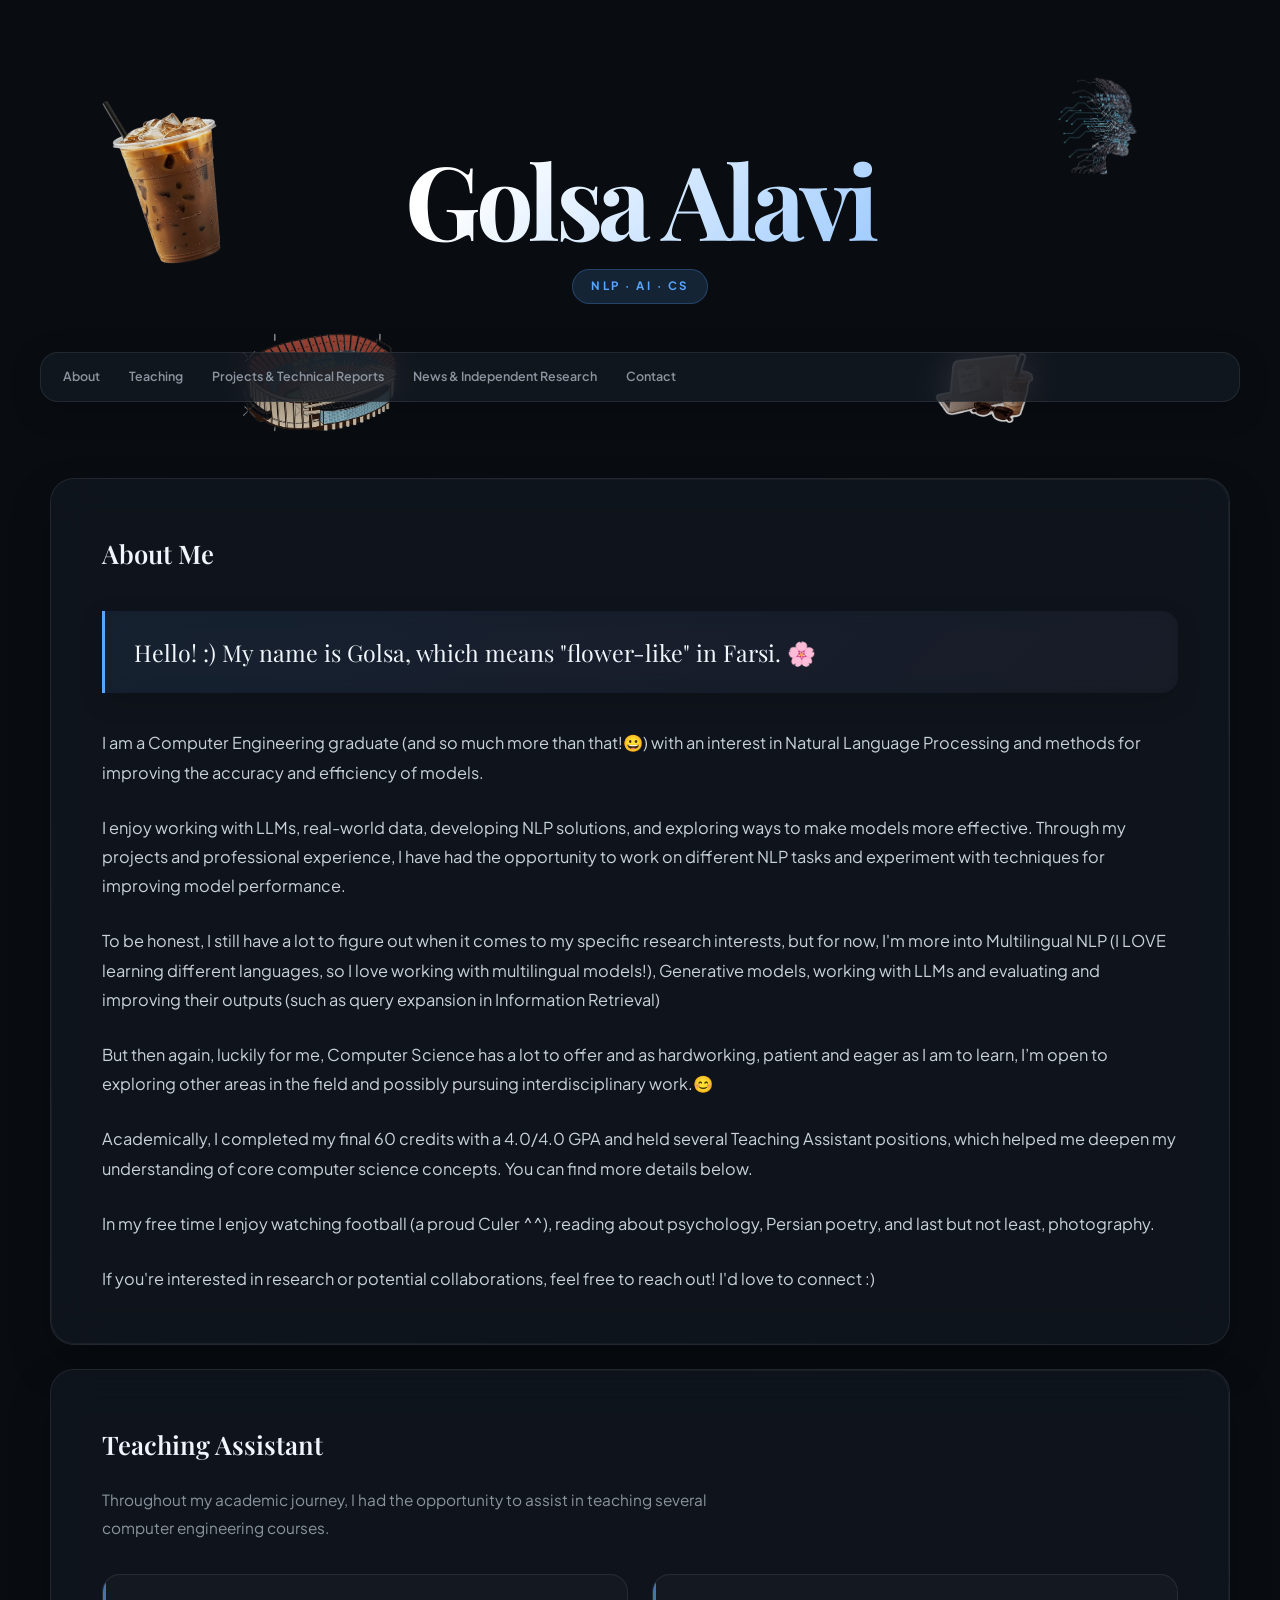
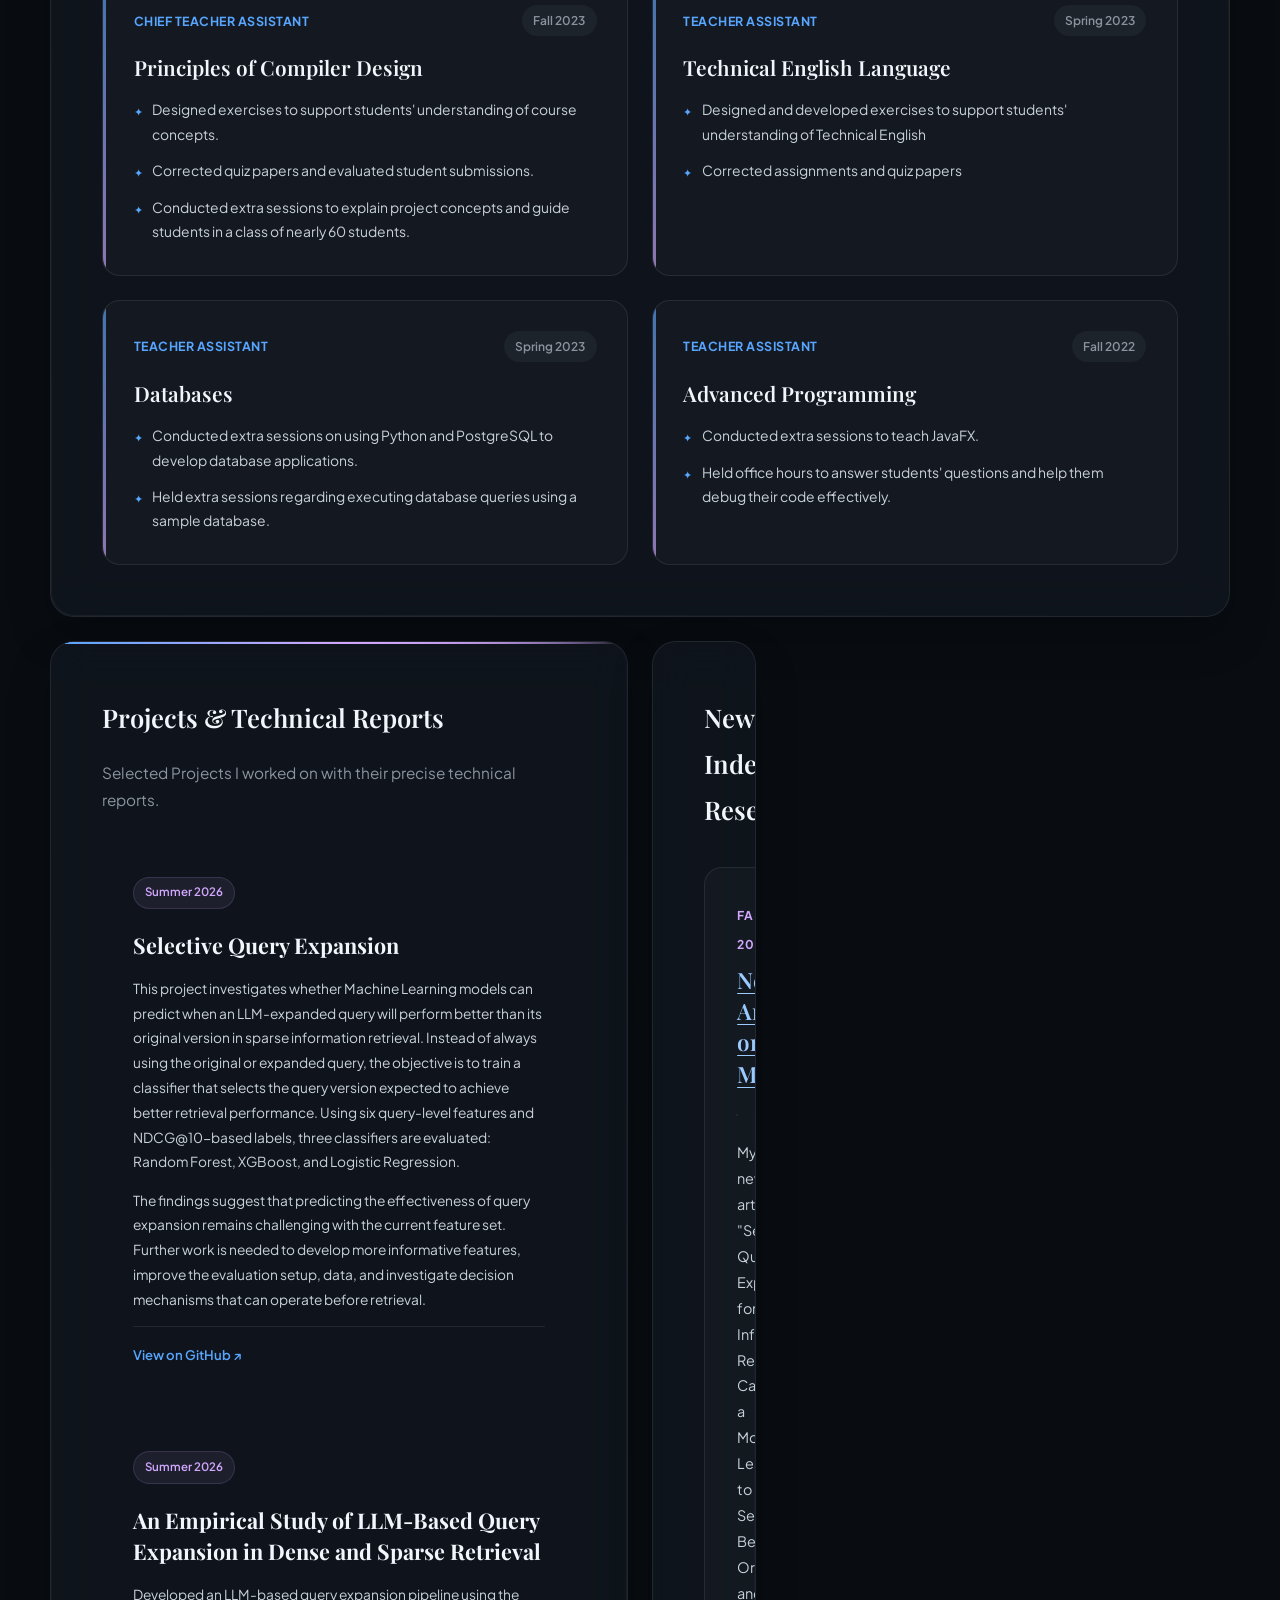
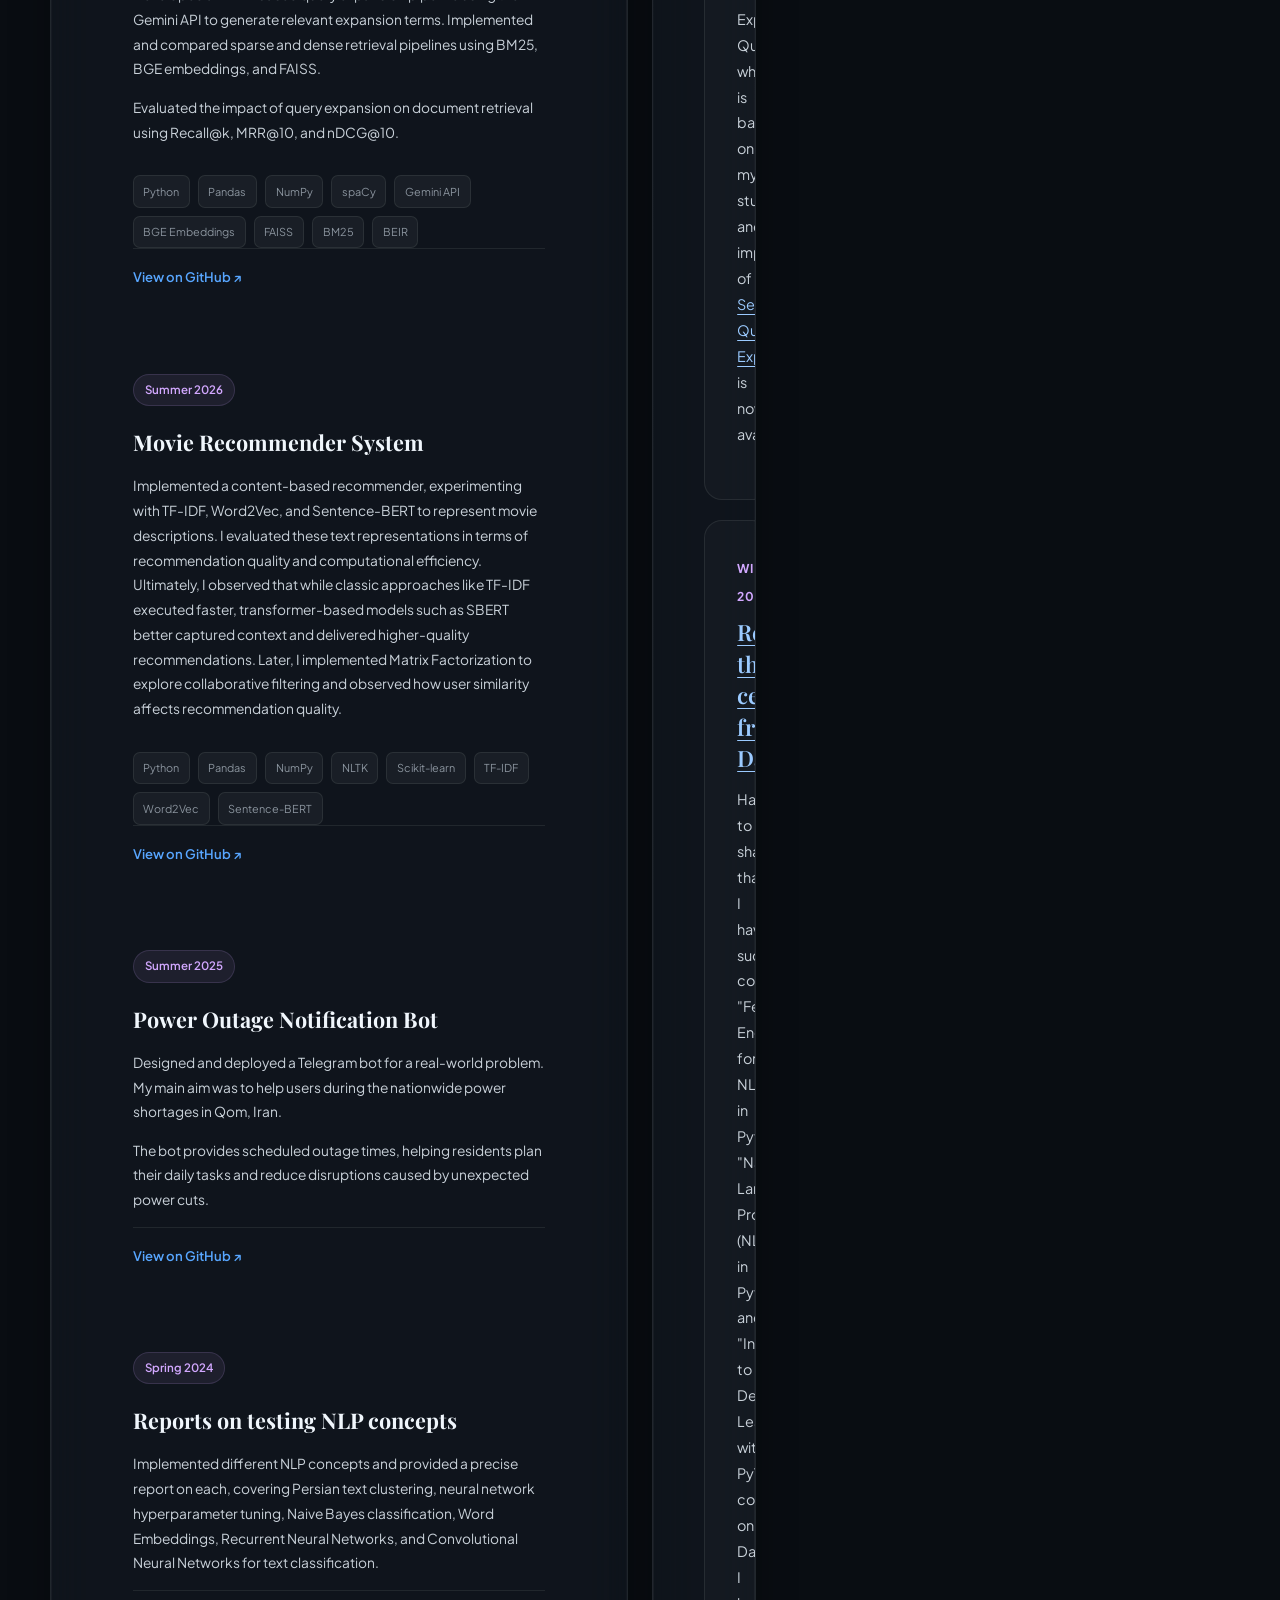
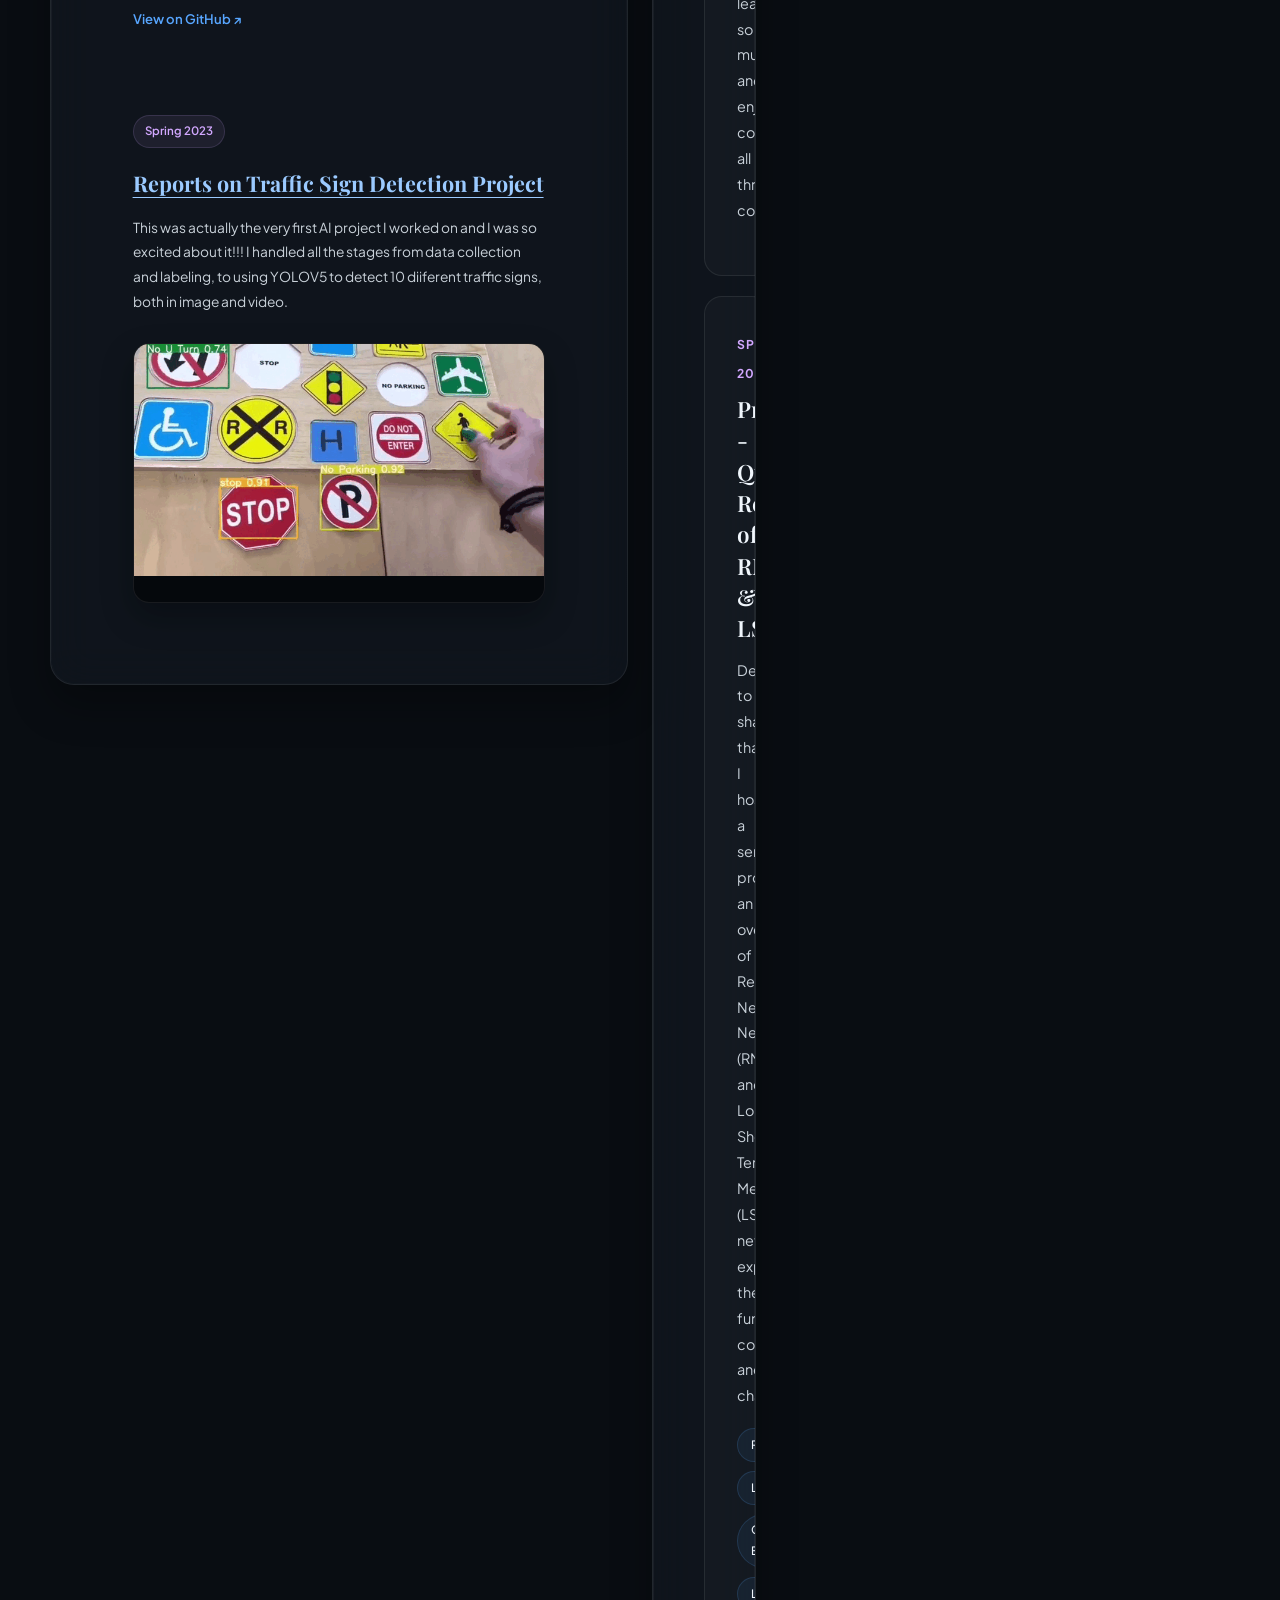
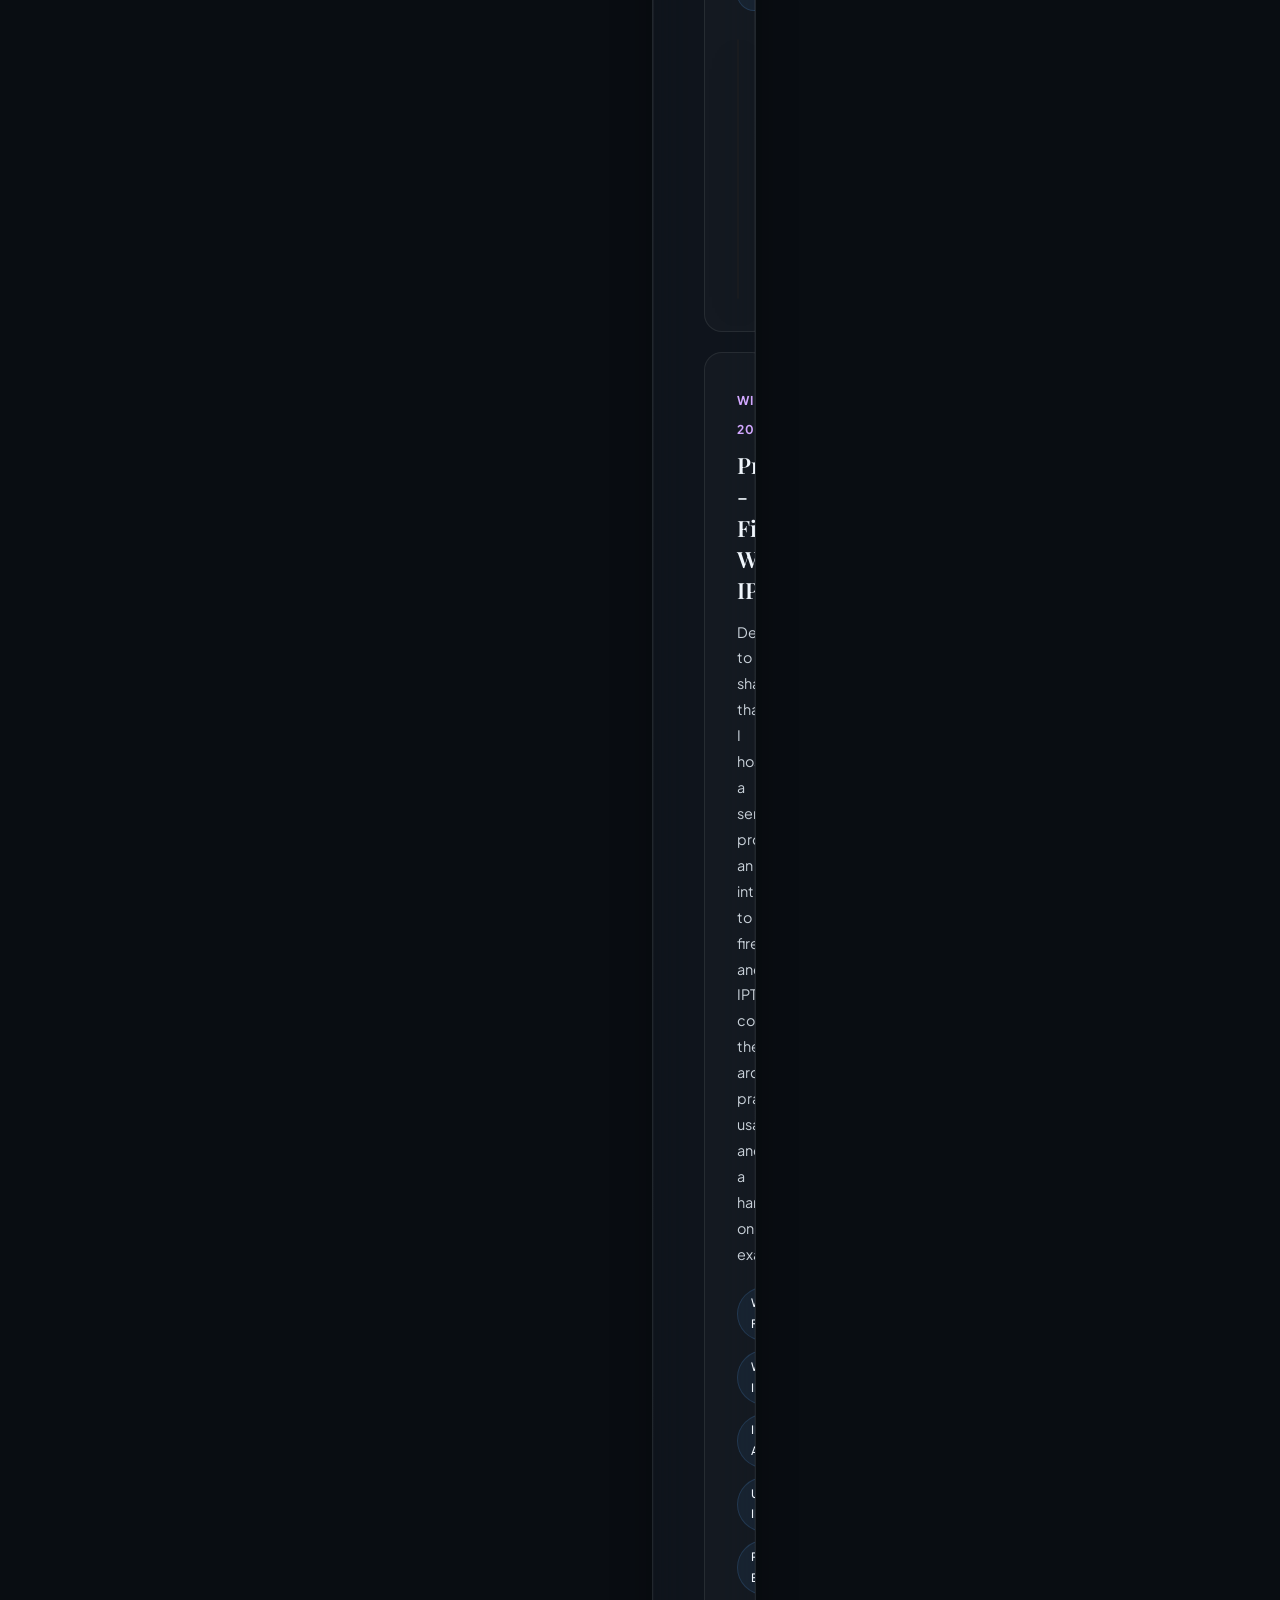
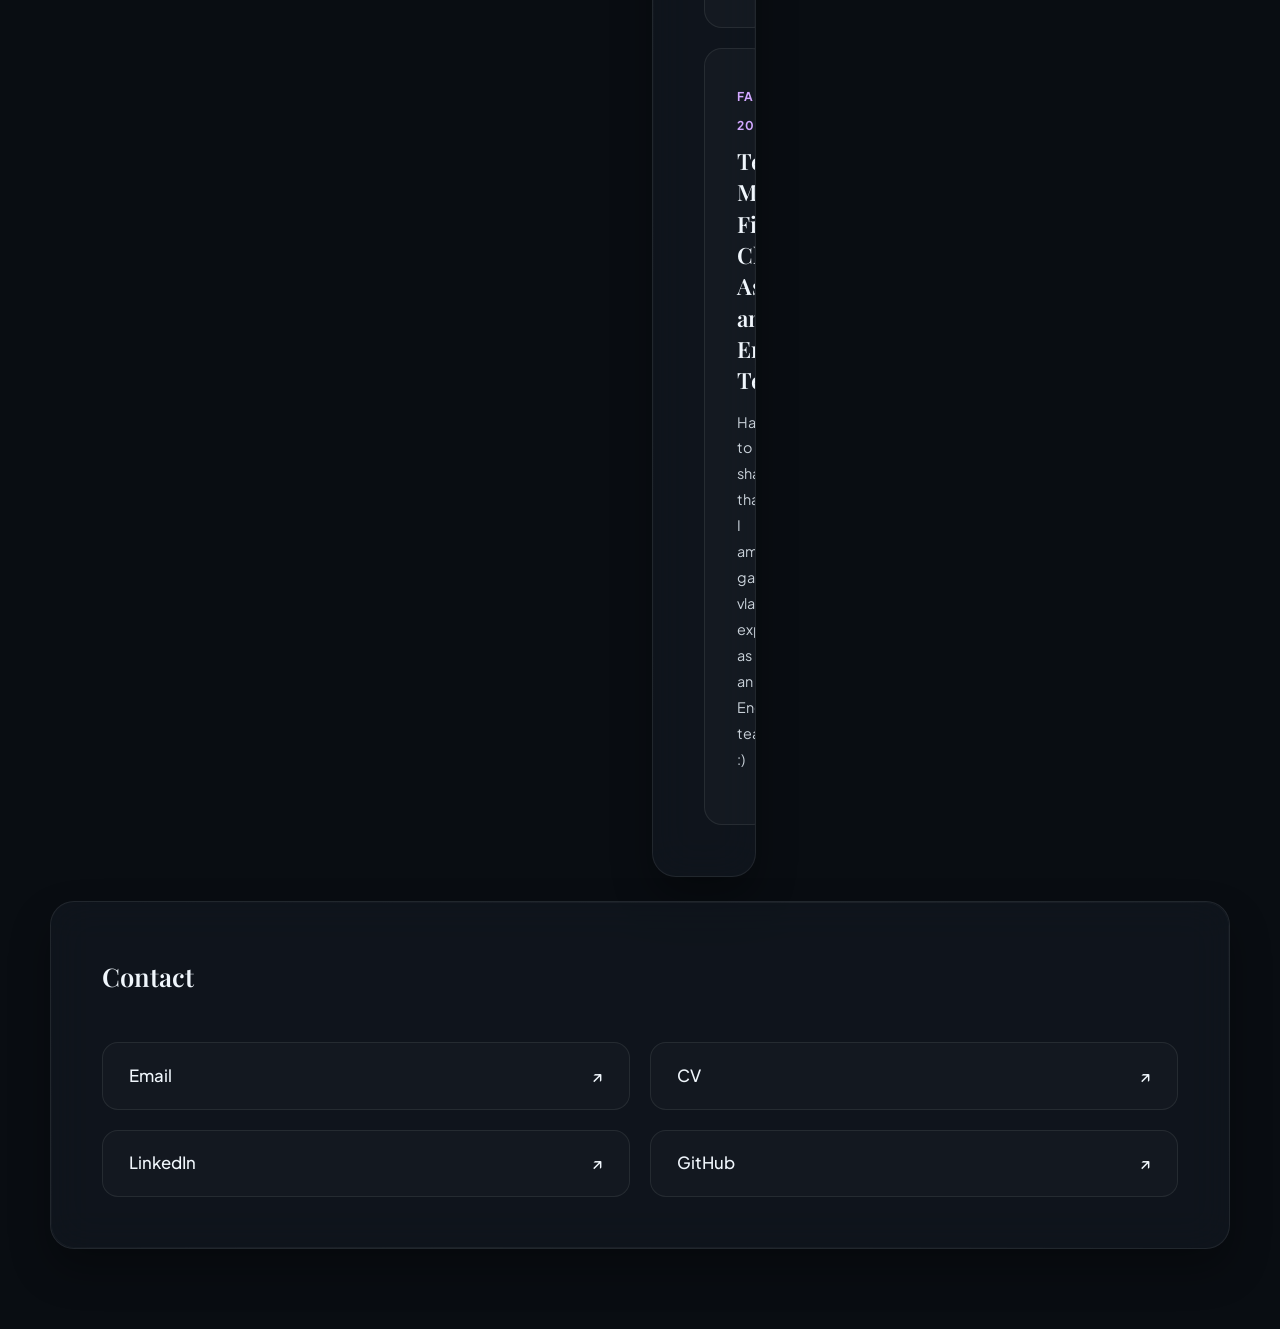
==== commit cb7ef496: "Update index.html" ====
--- a/index.html
+++ b/index.html
@@ -44,7 +44,6 @@
           <a href="#teaching">Teaching</a>
           <a href="#projects">Projects & Technical Reports</a>
           <a href="#presentations">News & Independent Research</a>
-          <a href="#beyond-cs">Beyond CS</a>
           <a href="#contact">Contact</a>
         </div>
       </div>
@@ -100,8 +99,8 @@
 
       <p>
         In my free time I enjoy watching football
-        (a proud Culer ^^), doing Pilates, reading about psychology,
-        reciting Persian poetry, and last but not least,
+        (a proud Culer ^^), reading about psychology,
+        Persian poetry, and last but not least,
         photography.
       </p>
 
@@ -190,9 +189,11 @@
 <section id="projects">
 
   <h2>Projects & Technical Reports</h2>
- <p class="section-intro">
-       Selected projects I worked on with their precise technical reports.
-      </p>
+
+  <p class="section-intro">
+    Selected Projects I worked on with their precise technical reports.
+  </p>
+
   <div class="projects-grid">
 
     <!-- Project 1 -->
@@ -411,7 +412,7 @@
 </section>
 
     <!-- News -->
-<div class="right-column">
+
     <section id="presentations">
       <h2>News & Independent Research</h2>
 
@@ -552,48 +553,7 @@
 
       </div>
     </section>
-    
-
-<section id="beyond-cs">
-  <h2>Beyond CS</h2>
-
-  <div class="presentation-grid">
-
-    <article class="presentation-card">
-
-      <div class="presentation-content">
-
-        <span class="presentation-date">Fall 2026</span>
-
-        <h3>
-          <a href="https://soundcloud.com/golsa-367698442/barsams-farm?c=1&p=a&si=39ee426f55b94bf999c708e1421b6012"
-             target="_blank"
-             rel="noopener noreferrer">
-            Original Songwriting & Composition
-          </a>
-        </h3>
-
-        <p class="presentation-description">
-          This is a Persian children's song that introduces kids to farm animals!
-        </p>
-
-        <p class="presentation-description">
-          I wrote the lyrics along with the rhythm, while my brother and uncle played the guitar. AI was used for the composition and duet vocals.
-
-          There's actually a funny story behind it! My aunt bought my cousin a pack of dolls (the ones you can see on the cover), and I thought about writing a song for him to sing along to while playing with them.
-
-          Hope you enjoy!
-        </p>
-
-      </div>
-
-    </article>
-   
-
-  </div>
-</section>
-</div>
-    
+
     <section id="contact">
       <h2>Contact</h2>
 
